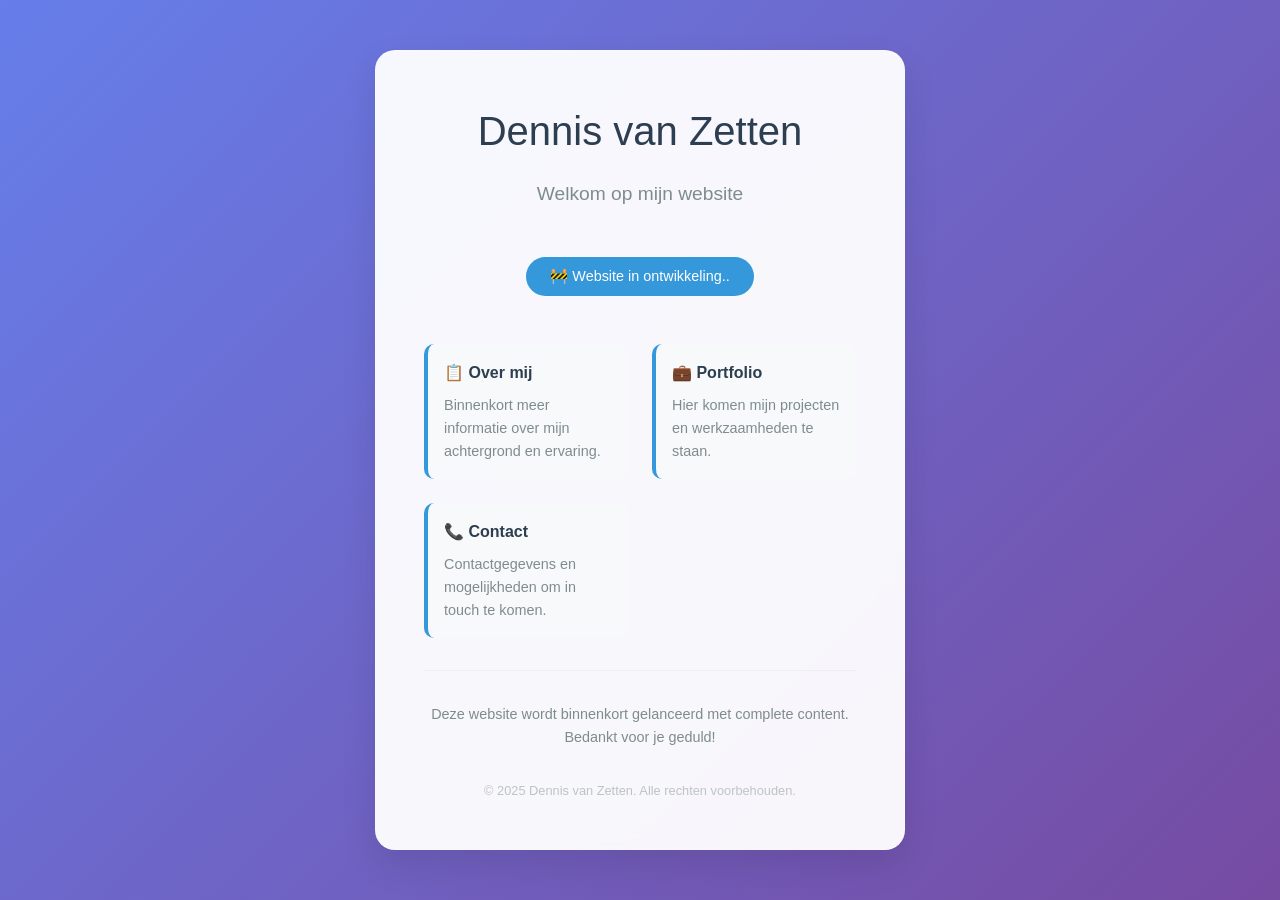
==== index.html @ 383fdc95 "under construction" ====
<!DOCTYPE html>
<html lang="nl">
  <head>
    <meta charset="UTF-8" />
    <meta name="viewport" content="width=device-width, initial-scale=1.0" />
    <title>Dennis van Zetten</title>
    <meta
      name="description"
      content="Dennis van Zetten - Website in ontwikkeling"
    />
    <style>
      * {
        margin: 0;
        padding: 0;
        box-sizing: border-box;
      }

      body {
        font-family: "Segoe UI", Tahoma, Geneva, Verdana, sans-serif;
        line-height: 1.6;
        color: #333;
        background: linear-gradient(135deg, #667eea 0%, #764ba2 100%);
        min-height: 100vh;
      }

      .container {
        max-width: 800px;
        margin: 0 auto;
        padding: 2rem;
        min-height: 100vh;
        display: flex;
        flex-direction: column;
        justify-content: center;
        align-items: center;
        text-align: center;
      }

      .card {
        background: rgba(255, 255, 255, 0.95);
        padding: 3rem;
        border-radius: 20px;
        box-shadow: 0 15px 35px rgba(0, 0, 0, 0.1);
        backdrop-filter: blur(10px);
        border: 1px solid rgba(255, 255, 255, 0.2);
      }

      h1 {
        font-size: 2.5rem;
        margin-bottom: 1rem;
        color: #2c3e50;
        font-weight: 300;
      }

      .subtitle {
        font-size: 1.2rem;
        color: #7f8c8d;
        margin-bottom: 2rem;
        font-weight: 300;
      }

      .status {
        background: #3498db;
        color: white;
        padding: 0.5rem 1.5rem;
        border-radius: 25px;
        display: inline-block;
        margin: 1rem 0;
        font-size: 0.9rem;
        font-weight: 500;
      }

      .features {
        display: grid;
        grid-template-columns: repeat(auto-fit, minmax(200px, 1fr));
        gap: 1.5rem;
        margin: 2rem 0;
        text-align: left;
      }

      .feature {
        padding: 1rem;
        background: #f8f9fa;
        border-radius: 10px;
        border-left: 4px solid #3498db;
      }

      .feature h3 {
        color: #2c3e50;
        margin-bottom: 0.5rem;
        font-size: 1rem;
      }

      .feature p {
        color: #7f8c8d;
        font-size: 0.9rem;
      }

      .contact {
        margin-top: 2rem;
        padding-top: 2rem;
        border-top: 1px solid #ecf0f1;
      }

      .contact-info {
        color: #7f8c8d;
        font-size: 0.9rem;
      }

      .footer {
        margin-top: 2rem;
        font-size: 0.8rem;
        color: #bdc3c7;
      }

      @media (max-width: 768px) {
        .container {
          padding: 1rem;
        }

        .card {
          padding: 2rem;
        }

        h1 {
          font-size: 2rem;
        }

        .features {
          grid-template-columns: 1fr;
        }
      }

      .loading-dots {
        display: inline-block;
        animation: dots 1.5s infinite;
      }

      @keyframes dots {
        0%,
        20% {
          content: "";
        }
        40% {
          content: ".";
        }
        60% {
          content: "..";
        }
        80%,
        100% {
          content: "...";
        }
      }
    </style>
  </head>
  <body>
    <div class="container">
      <div class="card">
        <h1>Dennis van Zetten</h1>
        <p class="subtitle">Welkom op mijn website</p>

        <div class="status">
          🚧 Website in ontwikkeling<span class="loading-dots"></span>
        </div>

        <div class="features">
          <div class="feature">
            <h3>📋 Over mij</h3>
            <p>Binnenkort meer informatie over mijn achtergrond en ervaring.</p>
          </div>
          <div class="feature">
            <h3>💼 Portfolio</h3>
            <p>Hier komen mijn projecten en werkzaamheden te staan.</p>
          </div>
          <div class="feature">
            <h3>📞 Contact</h3>
            <p>Contactgegevens en mogelijkheden om in touch te komen.</p>
          </div>
        </div>

        <div class="contact">
          <div class="contact-info">
            <p>
              Deze website wordt binnenkort gelanceerd met complete content.
            </p>
            <p>Bedankt voor je geduld!</p>
          </div>
        </div>

        <div class="footer">
          <p>&copy; 2025 Dennis van Zetten. Alle rechten voorbehouden.</p>
        </div>
      </div>
    </div>

    <script>
      // Simpele animatie voor de loading dots
      setInterval(function () {
        const dots = document.querySelector(".loading-dots");
        const currentText = dots.textContent;
        if (currentText === "...") {
          dots.textContent = "";
        } else {
          dots.textContent += ".";
        }
      }, 500);
    </script>
  </body>
</html>
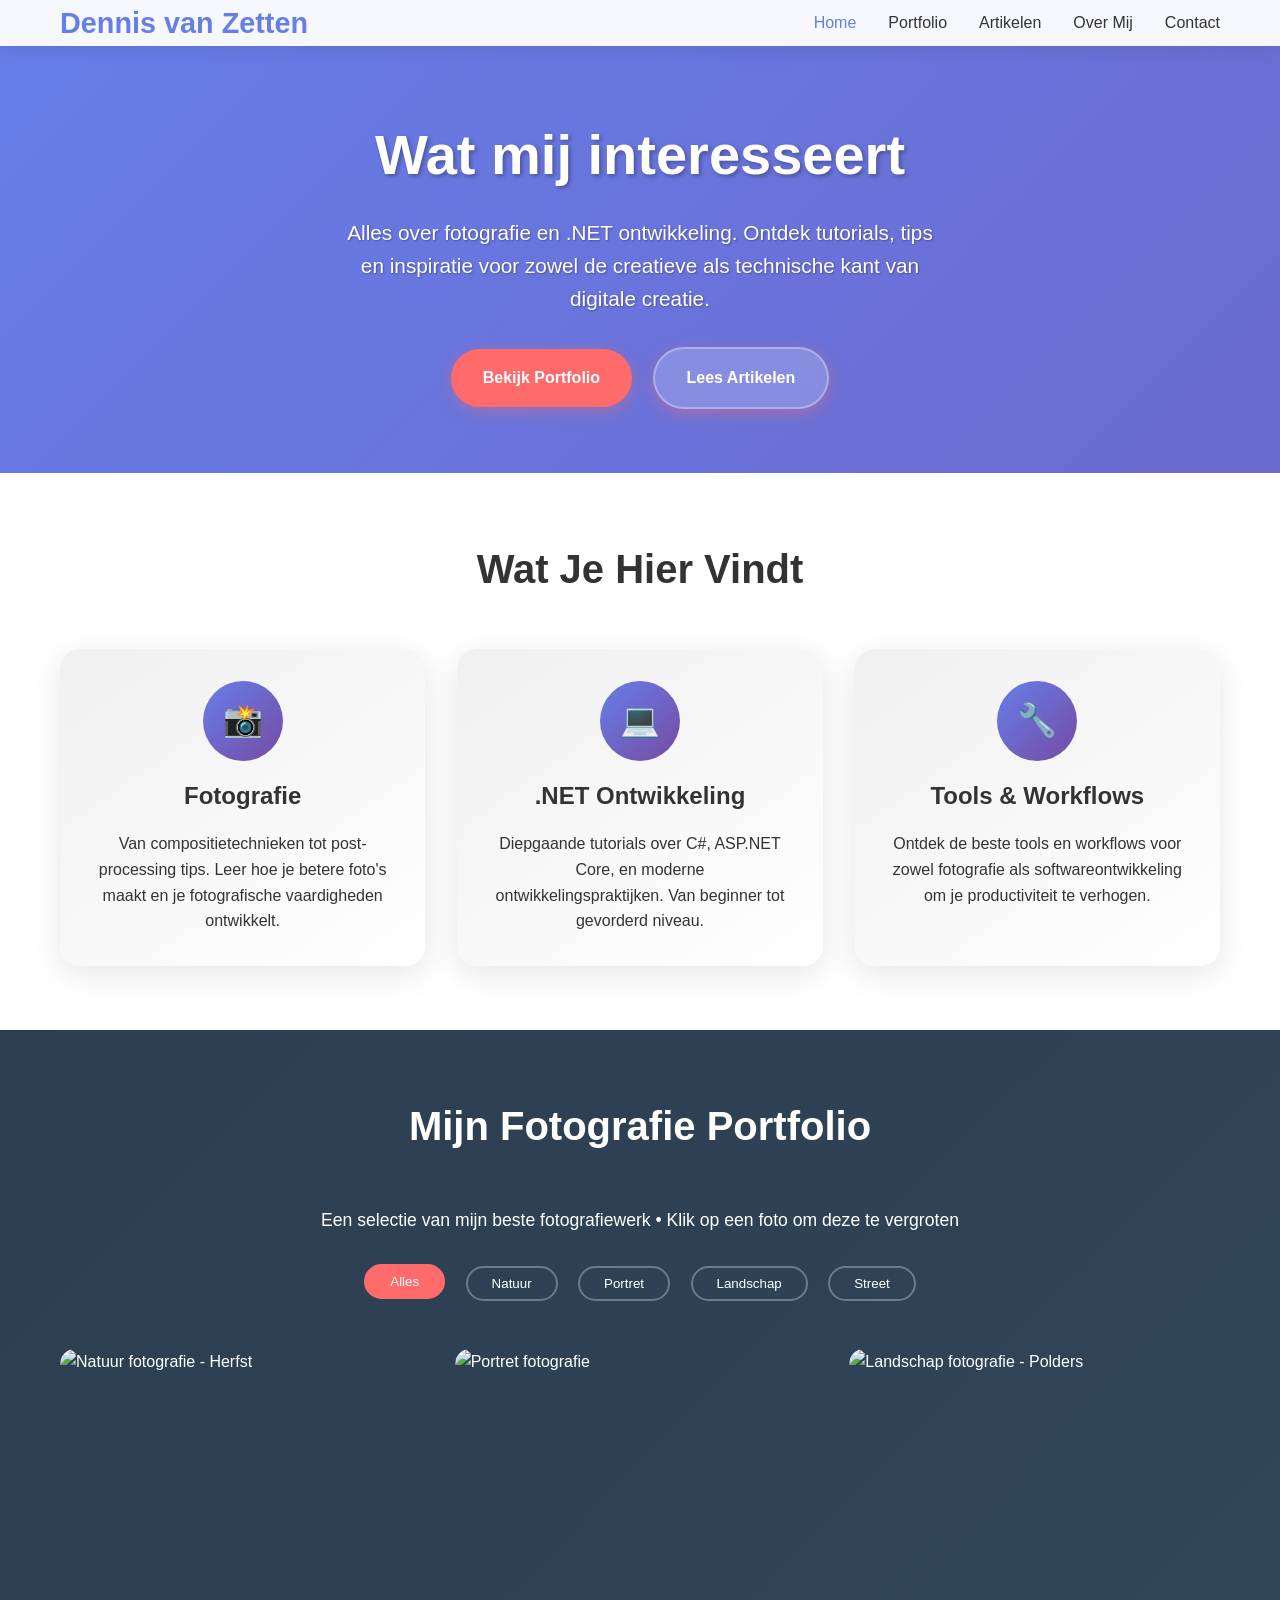
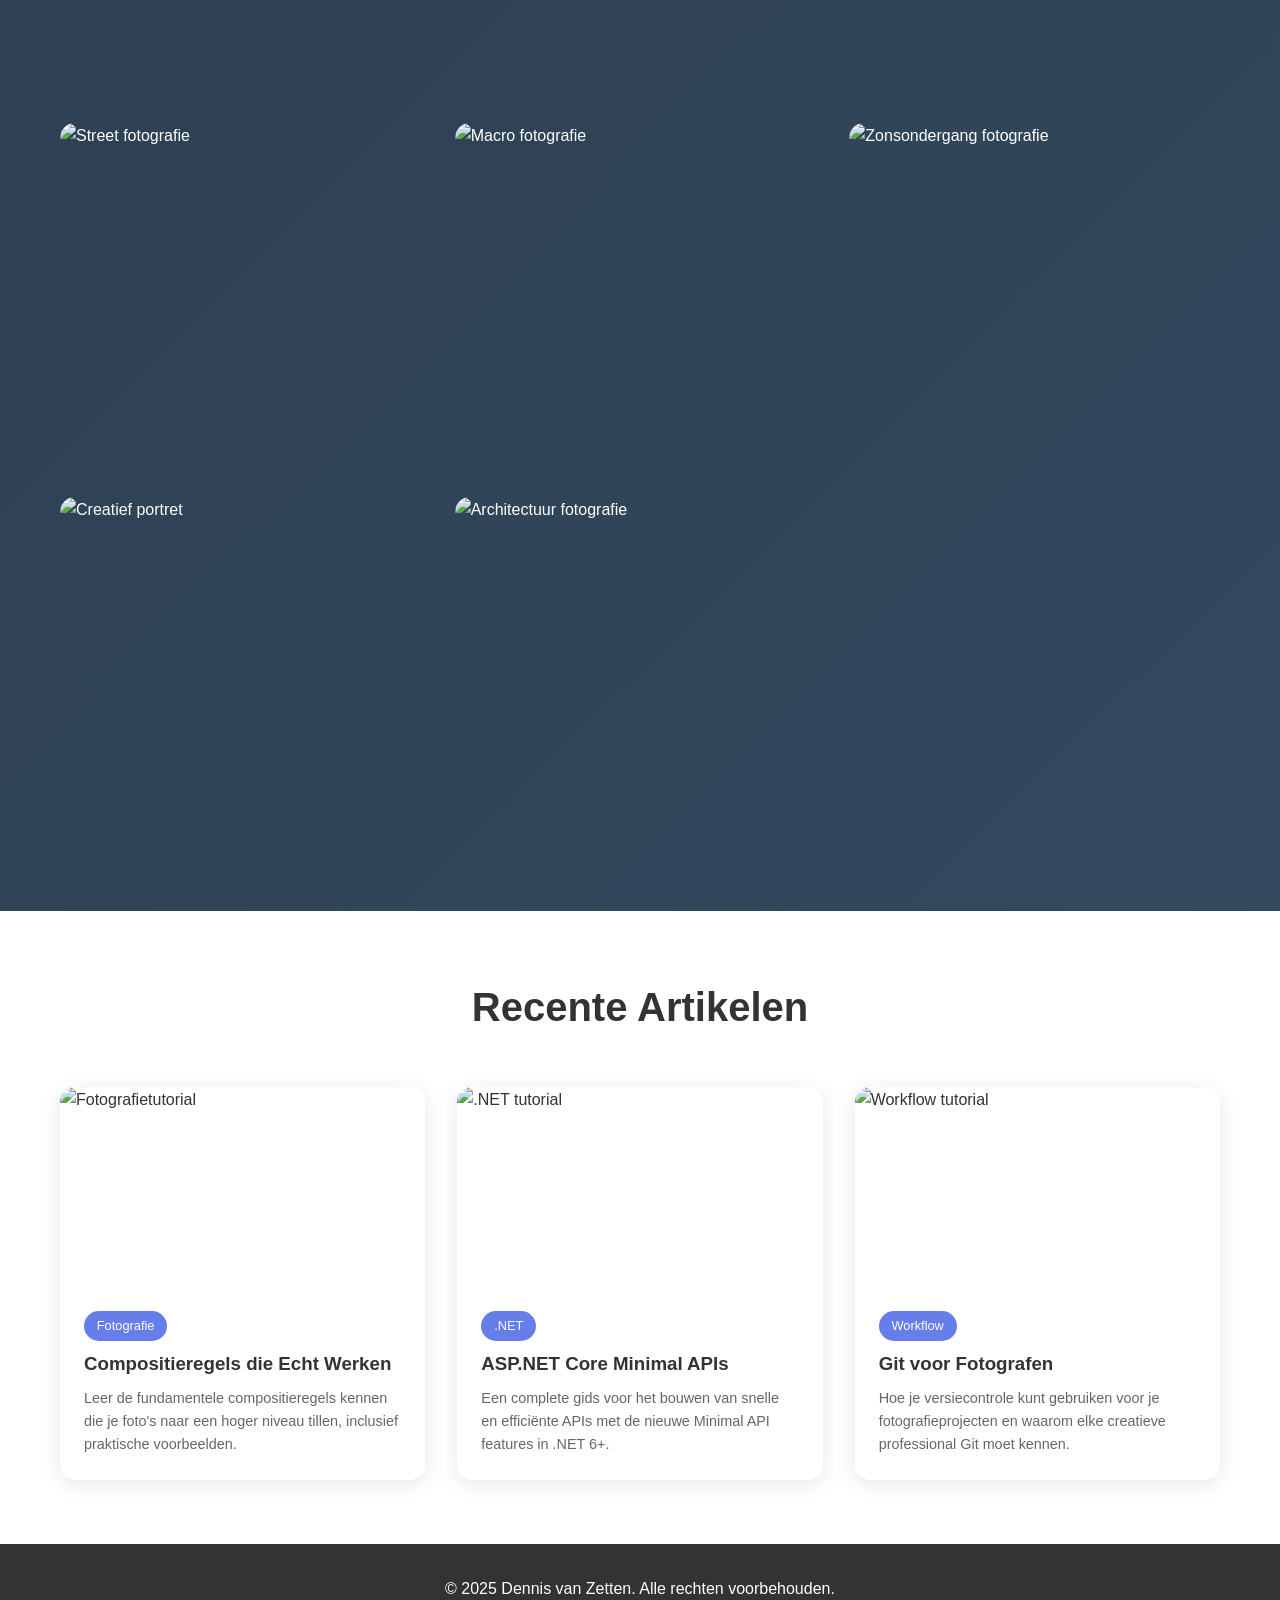
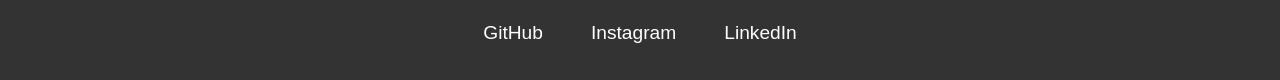
==== commit f6fb5172: "update" ====
--- a/index.html
+++ b/index.html
@@ -3,207 +3,452 @@
   <head>
     <meta charset="UTF-8" />
     <meta name="viewport" content="width=device-width, initial-scale=1.0" />
-    <title>Dennis van Zetten</title>
-    <meta
-      name="description"
-      content="Dennis van Zetten - Website in ontwikkeling"
-    />
-    <style>
-      * {
-        margin: 0;
-        padding: 0;
-        box-sizing: border-box;
-      }
-
-      body {
-        font-family: "Segoe UI", Tahoma, Geneva, Verdana, sans-serif;
-        line-height: 1.6;
-        color: #333;
-        background: linear-gradient(135deg, #667eea 0%, #764ba2 100%);
-        min-height: 100vh;
-      }
-
-      .container {
-        max-width: 800px;
-        margin: 0 auto;
-        padding: 2rem;
-        min-height: 100vh;
-        display: flex;
-        flex-direction: column;
-        justify-content: center;
-        align-items: center;
-        text-align: center;
-      }
-
-      .card {
-        background: rgba(255, 255, 255, 0.95);
-        padding: 3rem;
-        border-radius: 20px;
-        box-shadow: 0 15px 35px rgba(0, 0, 0, 0.1);
-        backdrop-filter: blur(10px);
-        border: 1px solid rgba(255, 255, 255, 0.2);
-      }
-
-      h1 {
-        font-size: 2.5rem;
-        margin-bottom: 1rem;
-        color: #2c3e50;
-        font-weight: 300;
-      }
-
-      .subtitle {
-        font-size: 1.2rem;
-        color: #7f8c8d;
-        margin-bottom: 2rem;
-        font-weight: 300;
-      }
-
-      .status {
-        background: #3498db;
-        color: white;
-        padding: 0.5rem 1.5rem;
-        border-radius: 25px;
-        display: inline-block;
-        margin: 1rem 0;
-        font-size: 0.9rem;
-        font-weight: 500;
-      }
-
-      .features {
-        display: grid;
-        grid-template-columns: repeat(auto-fit, minmax(200px, 1fr));
-        gap: 1.5rem;
-        margin: 2rem 0;
-        text-align: left;
-      }
-
-      .feature {
-        padding: 1rem;
-        background: #f8f9fa;
-        border-radius: 10px;
-        border-left: 4px solid #3498db;
-      }
-
-      .feature h3 {
-        color: #2c3e50;
-        margin-bottom: 0.5rem;
-        font-size: 1rem;
-      }
-
-      .feature p {
-        color: #7f8c8d;
-        font-size: 0.9rem;
-      }
-
-      .contact {
-        margin-top: 2rem;
-        padding-top: 2rem;
-        border-top: 1px solid #ecf0f1;
-      }
-
-      .contact-info {
-        color: #7f8c8d;
-        font-size: 0.9rem;
-      }
-
-      .footer {
-        margin-top: 2rem;
-        font-size: 0.8rem;
-        color: #bdc3c7;
-      }
-
-      @media (max-width: 768px) {
-        .container {
-          padding: 1rem;
-        }
-
-        .card {
-          padding: 2rem;
-        }
-
-        h1 {
-          font-size: 2rem;
-        }
-
-        .features {
-          grid-template-columns: 1fr;
-        }
-      }
-
-      .loading-dots {
-        display: inline-block;
-        animation: dots 1.5s infinite;
-      }
-
-      @keyframes dots {
-        0%,
-        20% {
-          content: "";
-        }
-        40% {
-          content: ".";
-        }
-        60% {
-          content: "..";
-        }
-        80%,
-        100% {
-          content: "...";
-        }
-      }
-    </style>
+    <title>Dennis van Zetten - Fotografie & .NET Ontwikkeling</title>
+    <link rel="stylesheet" href="styles.css" />
   </head>
   <body>
-    <div class="container">
-      <div class="card">
-        <h1>Dennis van Zetten</h1>
-        <p class="subtitle">Welkom op mijn website</p>
-
-        <div class="status">
-          🚧 Website in ontwikkeling<span class="loading-dots"></span>
-        </div>
-
-        <div class="features">
-          <div class="feature">
-            <h3>📋 Over mij</h3>
-            <p>Binnenkort meer informatie over mijn achtergrond en ervaring.</p>
-          </div>
-          <div class="feature">
-            <h3>💼 Portfolio</h3>
-            <p>Hier komen mijn projecten en werkzaamheden te staan.</p>
-          </div>
-          <div class="feature">
-            <h3>📞 Contact</h3>
-            <p>Contactgegevens en mogelijkheden om in touch te komen.</p>
-          </div>
-        </div>
-
-        <div class="contact">
-          <div class="contact-info">
+    <header>
+      <nav class="container">
+        <a href="index.html" class="logo">Dennis van Zetten</a>
+        <ul class="nav-links">
+          <li><a href="#home" class="active">Home</a></li>
+          <li><a href="#portfolio">Portfolio</a></li>
+          <li><a href="artikelen.html">Artikelen</a></li>
+          <li><a href="over-mij.html">Over Mij</a></li>
+          <li><a href="contact.html">Contact</a></li>
+        </ul>
+      </nav>
+    </header>
+
+    <section class="hero" id="home">
+      <div class="container">
+        <h1>Wat mij interesseert</h1>
+        <p>
+          Alles over fotografie en .NET ontwikkeling. Ontdek tutorials, tips en
+          inspiratie voor zowel de creatieve als technische kant van digitale
+          creatie.
+        </p>
+        <a href="#portfolio" class="cta-button">Bekijk Portfolio</a>
+        <a href="artikelen.html" class="cta-button cta-secondary"
+          >Lees Artikelen</a
+        >
+      </div>
+    </section>
+
+    <section class="features">
+      <div class="container">
+        <h2 class="section-title">Wat Je Hier Vindt</h2>
+        <div class="features-grid">
+          <div class="feature-card">
+            <div class="feature-icon">📸</div>
+            <h3>Fotografie</h3>
             <p>
-              Deze website wordt binnenkort gelanceerd met complete content.
+              Van compositietechnieken tot post-processing tips. Leer hoe je
+              betere foto's maakt en je fotografische vaardigheden ontwikkelt.
             </p>
-            <p>Bedankt voor je geduld!</p>
-          </div>
-        </div>
-
-        <div class="footer">
-          <p>&copy; 2025 Dennis van Zetten. Alle rechten voorbehouden.</p>
+          </div>
+          <div class="feature-card">
+            <div class="feature-icon">💻</div>
+            <h3>.NET Ontwikkeling</h3>
+            <p>
+              Diepgaande tutorials over C#, ASP.NET Core, en moderne
+              ontwikkelingspraktijken. Van beginner tot gevorderd niveau.
+            </p>
+          </div>
+          <div class="feature-card">
+            <div class="feature-icon">🔧</div>
+            <h3>Tools & Workflows</h3>
+            <p>
+              Ontdek de beste tools en workflows voor zowel fotografie als
+              softwareontwikkeling om je productiviteit te verhogen.
+            </p>
+          </div>
+        </div>
+      </div>
+    </section>
+
+    <section class="portfolio" id="portfolio">
+      <div class="container">
+        <h2 class="section-title">Mijn Fotografie Portfolio</h2>
+        <p style="text-align: center; margin-bottom: 2rem; font-size: 1.1rem">
+          Een selectie van mijn beste fotografiewerk • Klik op een foto om deze
+          te vergroten
+        </p>
+
+        <div class="portfolio-categories">
+          <button class="filter-btn active" data-filter="all">Alles</button>
+          <button class="filter-btn" data-filter="natuur">Natuur</button>
+          <button class="filter-btn" data-filter="portret">Portret</button>
+          <button class="filter-btn" data-filter="landschap">Landschap</button>
+          <button class="filter-btn" data-filter="street">Street</button>
+        </div>
+
+        <div class="portfolio-grid">
+          <div
+            class="portfolio-item"
+            data-category="natuur"
+            data-src="/api/placeholder/1200/800"
+            data-title="Herfst in het Bos"
+            data-description="Een prachtige herfstdag vastgelegd tijdens een wandeling door het bos"
+          >
+            <img
+              src="/api/placeholder/400/350"
+              alt="Natuur fotografie - Herfst"
+            />
+            <div class="portfolio-overlay">
+              <div class="portfolio-text">
+                <h4>Herfst in het Bos</h4>
+                <p>Natuur • 2024</p>
+              </div>
+            </div>
+            <div class="expand-icon">🔍</div>
+          </div>
+
+          <div
+            class="portfolio-item"
+            data-category="portret"
+            data-src="/api/placeholder/1200/800"
+            data-title="Portret Sessie"
+            data-description="Een professionele portret sessie met natuurlijk licht"
+          >
+            <img src="/api/placeholder/400/350" alt="Portret fotografie" />
+            <div class="portfolio-overlay">
+              <div class="portfolio-text">
+                <h4>Portret Sessie</h4>
+                <p>Portret • 2024</p>
+              </div>
+            </div>
+            <div class="expand-icon">🔍</div>
+          </div>
+
+          <div
+            class="portfolio-item"
+            data-category="landschap"
+            data-src="/api/placeholder/1200/800"
+            data-title="Nederlandse Polders"
+            data-description="Het typische Nederlandse landschap in al zijn glorie"
+          >
+            <img
+              src="/api/placeholder/400/350"
+              alt="Landschap fotografie - Polders"
+            />
+            <div class="portfolio-overlay">
+              <div class="portfolio-text">
+                <h4>Nederlandse Polders</h4>
+                <p>Landschap • 2024</p>
+              </div>
+            </div>
+            <div class="expand-icon">🔍</div>
+          </div>
+
+          <div
+            class="portfolio-item"
+            data-category="street"
+            data-src="/api/placeholder/1200/800"
+            data-title="Stadsleven"
+            data-description="Het dagelijkse leven in de stad vastgelegd"
+          >
+            <img src="/api/placeholder/400/350" alt="Street fotografie" />
+            <div class="portfolio-overlay">
+              <div class="portfolio-text">
+                <h4>Stadsleven</h4>
+                <p>Street • 2024</p>
+              </div>
+            </div>
+            <div class="expand-icon">🔍</div>
+          </div>
+
+          <div
+            class="portfolio-item"
+            data-category="natuur"
+            data-src="/api/placeholder/1200/800"
+            data-title="Macro Detail"
+            data-description="De kleine wonderen van de natuur in detail"
+          >
+            <img src="/api/placeholder/400/350" alt="Macro fotografie" />
+            <div class="portfolio-overlay">
+              <div class="portfolio-text">
+                <h4>Macro Detail</h4>
+                <p>Natuur • 2024</p>
+              </div>
+            </div>
+            <div class="expand-icon">🔍</div>
+          </div>
+
+          <div
+            class="portfolio-item"
+            data-category="landschap"
+            data-src="/api/placeholder/1200/800"
+            data-title="Zonsondergang aan Zee"
+            data-description="Een adembenemende zonsondergang aan de Nederlandse kust"
+          >
+            <img
+              src="/api/placeholder/400/350"
+              alt="Zonsondergang fotografie"
+            />
+            <div class="portfolio-overlay">
+              <div class="portfolio-text">
+                <h4>Zonsondergang aan Zee</h4>
+                <p>Landschap • 2024</p>
+              </div>
+            </div>
+            <div class="expand-icon">🔍</div>
+          </div>
+
+          <div
+            class="portfolio-item"
+            data-category="portret"
+            data-src="/api/placeholder/1200/800"
+            data-title="Creatief Portret"
+            data-description="Experimenteren met licht en schaduw in portraitfotografie"
+          >
+            <img src="/api/placeholder/400/350" alt="Creatief portret" />
+            <div class="portfolio-overlay">
+              <div class="portfolio-text">
+                <h4>Creatief Portret</h4>
+                <p>Portret • 2024</p>
+              </div>
+            </div>
+            <div class="expand-icon">🔍</div>
+          </div>
+
+          <div
+            class="portfolio-item"
+            data-category="street"
+            data-src="/api/placeholder/1200/800"
+            data-title="Urban Architecture"
+            data-description="Moderne architectuur in stedelijke omgeving"
+          >
+            <img src="/api/placeholder/400/350" alt="Architectuur fotografie" />
+            <div class="portfolio-overlay">
+              <div class="portfolio-text">
+                <h4>Urban Architecture</h4>
+                <p>Street • 2024</p>
+              </div>
+            </div>
+            <div class="expand-icon">🔍</div>
+          </div>
+        </div>
+      </div>
+    </section>
+
+    <!-- Lightbox -->
+    <div class="lightbox" id="lightbox">
+      <div class="lightbox-content">
+        <button class="lightbox-close" id="lightbox-close">&times;</button>
+        <button class="lightbox-nav lightbox-prev" id="lightbox-prev">
+          &larr;
+        </button>
+        <button class="lightbox-nav lightbox-next" id="lightbox-next">
+          &rarr;
+        </button>
+        <img id="lightbox-image" src="" alt="" />
+        <div class="lightbox-info" id="lightbox-info">
+          <h4 id="lightbox-title"></h4>
+          <p id="lightbox-description"></p>
         </div>
       </div>
     </div>
 
+    <section class="recent-posts" id="recent-posts">
+      <div class="container">
+        <h2 class="section-title">Recente Artikelen</h2>
+        <div class="posts-grid">
+          <article
+            class="post-card"
+            onclick="window.location.href='artikelen.html#compositieregels'"
+          >
+            <div class="post-image">
+              <img src="/api/placeholder/350/200" alt="Fotografietutorial" />
+            </div>
+            <div class="post-content">
+              <span class="post-category">Fotografie</span>
+              <h3 class="post-title">Compositieregels die Echt Werken</h3>
+              <p class="post-excerpt">
+                Leer de fundamentele compositieregels kennen die je foto's naar
+                een hoger niveau tillen, inclusief praktische voorbeelden.
+              </p>
+            </div>
+          </article>
+
+          <article
+            class="post-card"
+            onclick="window.location.href='artikelen.html#minimal-apis'"
+          >
+            <div class="post-image">
+              <img src="/api/placeholder/350/200" alt=".NET tutorial" />
+            </div>
+            <div class="post-content">
+              <span class="post-category">.NET</span>
+              <h3 class="post-title">ASP.NET Core Minimal APIs</h3>
+              <p class="post-excerpt">
+                Een complete gids voor het bouwen van snelle en efficiënte APIs
+                met de nieuwe Minimal API features in .NET 6+.
+              </p>
+            </div>
+          </article>
+
+          <article
+            class="post-card"
+            onclick="window.location.href='artikelen.html#git-fotografen'"
+          >
+            <div class="post-image">
+              <img src="/api/placeholder/350/200" alt="Workflow tutorial" />
+            </div>
+            <div class="post-content">
+              <span class="post-category">Workflow</span>
+              <h3 class="post-title">Git voor Fotografen</h3>
+              <p class="post-excerpt">
+                Hoe je versiecontrole kunt gebruiken voor je fotografieprojecten
+                en waarom elke creatieve professional Git moet kennen.
+              </p>
+            </div>
+          </article>
+        </div>
+      </div>
+    </section>
+
+    <footer>
+      <div class="container">
+        <p>&copy; 2025 Dennis van Zetten. Alle rechten voorbehouden.</p>
+        <div class="social-links">
+          <a href="https://github.com/DennisvanZetten">GitHub</a>
+          <a href="https://www.instagram.com/dennisvanzetten_photo/"
+            >Instagram</a
+          >
+          <a href="https://www.linkedin.com/in/dennis-van-zetten-19972818"
+            >LinkedIn</a
+          >
+        </div>
+      </div>
+    </footer>
+
     <script>
-      // Simpele animatie voor de loading dots
-      setInterval(function () {
-        const dots = document.querySelector(".loading-dots");
-        const currentText = dots.textContent;
-        if (currentText === "...") {
-          dots.textContent = "";
-        } else {
-          dots.textContent += ".";
+      // Portfolio Filter Functionaliteit
+      const filterButtons = document.querySelectorAll(".filter-btn");
+      const portfolioItems = document.querySelectorAll(".portfolio-item");
+
+      filterButtons.forEach((button) => {
+        button.addEventListener("click", () => {
+          const filter = button.getAttribute("data-filter");
+
+          // Update active button
+          filterButtons.forEach((btn) => btn.classList.remove("active"));
+          button.classList.add("active");
+
+          // Filter portfolio items
+          portfolioItems.forEach((item) => {
+            if (
+              filter === "all" ||
+              item.getAttribute("data-category") === filter
+            ) {
+              item.style.display = "block";
+              setTimeout(() => {
+                item.style.opacity = "1";
+                item.style.transform = "scale(1)";
+              }, 100);
+            } else {
+              item.style.opacity = "0";
+              item.style.transform = "scale(0.8)";
+              setTimeout(() => {
+                item.style.display = "none";
+              }, 300);
+            }
+          });
+        });
+      });
+
+      // Lightbox Functionaliteit
+      const lightbox = document.getElementById("lightbox");
+      const lightboxImage = document.getElementById("lightbox-image");
+      const lightboxTitle = document.getElementById("lightbox-title");
+      const lightboxDescription = document.getElementById(
+        "lightbox-description"
+      );
+      const lightboxClose = document.getElementById("lightbox-close");
+      const lightboxPrev = document.getElementById("lightbox-prev");
+      const lightboxNext = document.getElementById("lightbox-next");
+
+      let currentImageIndex = 0;
+      const images = Array.from(portfolioItems);
+
+      function showImage(index) {
+        const item = images[index];
+        const src = item.getAttribute("data-src");
+        const title = item.getAttribute("data-title");
+        const description = item.getAttribute("data-description");
+
+        lightboxImage.src = src;
+        lightboxTitle.textContent = title;
+        lightboxDescription.textContent = description;
+        currentImageIndex = index;
+      }
+
+      function openLightbox(index) {
+        lightbox.classList.add("active");
+        showImage(index);
+        document.body.style.overflow = "hidden";
+      }
+
+      function closeLightbox() {
+        lightbox.classList.remove("active");
+        document.body.style.overflow = "auto";
+      }
+
+      function nextImage() {
+        const nextIndex = (currentImageIndex + 1) % images.length;
+        showImage(nextIndex);
+      }
+
+      function prevImage() {
+        const prevIndex =
+          (currentImageIndex - 1 + images.length) % images.length;
+        showImage(prevIndex);
+      }
+
+      // Event listeners
+      portfolioItems.forEach((item, index) => {
+        item.addEventListener("click", () => openLightbox(index));
+      });
+
+      lightboxClose.addEventListener("click", closeLightbox);
+      lightboxNext.addEventListener("click", nextImage);
+      lightboxPrev.addEventListener("click", prevImage);
+
+      // Close lightbox on background click
+      lightbox.addEventListener("click", (e) => {
+        if (e.target === lightbox) {
+          closeLightbox();
         }
-      }, 500);
+      });
+
+      // Keyboard navigation
+      document.addEventListener("keydown", (e) => {
+        if (lightbox.classList.contains("active")) {
+          if (e.key === "Escape") closeLightbox();
+          if (e.key === "ArrowRight") nextImage();
+          if (e.key === "ArrowLeft") prevImage();
+        }
+      });
+
+      // Smooth scrolling voor navigatie links
+      document.querySelectorAll('a[href^="#"]').forEach((anchor) => {
+        anchor.addEventListener("click", function (e) {
+          e.preventDefault();
+          const target = document.querySelector(this.getAttribute("href"));
+          if (target) {
+            target.scrollIntoView({
+              behavior: "smooth",
+              block: "start",
+            });
+          }
+        });
+      });
+
+      // Maak post cards klikbaar
+      document.querySelectorAll(".post-card").forEach((card) => {
+        card.style.cursor = "pointer";
+      });
     </script>
   </body>
 </html>
--- a/styles.css
+++ b/styles.css
@@ -0,0 +1,1183 @@
+/* ===== ALGEMENE STIJLEN ===== */
+* {
+  margin: 0;
+  padding: 0;
+  box-sizing: border-box;
+}
+
+body {
+  font-family: "Segoe UI", Tahoma, Geneva, Verdana, sans-serif;
+  line-height: 1.6;
+  color: #333;
+  background: linear-gradient(135deg, #667eea 0%, #764ba2 100%);
+  min-height: 100vh;
+}
+
+.container {
+  max-width: 1200px;
+  margin: 0 auto;
+  padding: 0 20px;
+}
+
+/* ===== HEADER & NAVIGATIE ===== */
+header {
+  background: rgba(255, 255, 255, 0.95);
+  backdrop-filter: blur(10px);
+  box-shadow: 0 2px 20px rgba(0, 0, 0, 0.1);
+  position: sticky;
+  top: 0;
+  z-index: 100;
+}
+
+nav {
+  display: flex;
+  justify-content: space-between;
+  align-items: center;
+  padding: 1rem 0;
+}
+
+.logo {
+  font-size: 1.8rem;
+  font-weight: bold;
+  color: #667eea;
+  text-decoration: none;
+}
+
+.nav-links {
+  display: flex;
+  list-style: none;
+  gap: 2rem;
+}
+
+.nav-links a {
+  text-decoration: none;
+  color: #333;
+  font-weight: 500;
+  transition: color 0.3s ease;
+}
+
+.nav-links a:hover,
+.nav-links a.active {
+  color: #667eea;
+}
+
+/* ===== HERO SECTIES ===== */
+.hero {
+  text-align: center;
+  padding: 4rem 0;
+  color: white;
+}
+
+.hero h1 {
+  font-size: 3.5rem;
+  margin-bottom: 1rem;
+  text-shadow: 2px 2px 4px rgba(0, 0, 0, 0.3);
+}
+
+.hero p {
+  font-size: 1.3rem;
+  margin-bottom: 2rem;
+  max-width: 600px;
+  margin-left: auto;
+  margin-right: auto;
+  text-shadow: 1px 1px 2px rgba(0, 0, 0, 0.3);
+}
+
+.hero-about {
+  text-align: center;
+  padding: 3rem 0;
+  color: white;
+}
+
+.hero-about h1 {
+  font-size: 3rem;
+  margin-bottom: 1rem;
+  text-shadow: 2px 2px 4px rgba(0, 0, 0, 0.3);
+}
+
+.hero-about p {
+  font-size: 1.2rem;
+  max-width: 600px;
+  margin: 0 auto;
+  text-shadow: 1px 1px 2px rgba(0, 0, 0, 0.3);
+}
+
+/* ===== BUTTONS ===== */
+.cta-button {
+  display: inline-block;
+  background: #ff6b6b;
+  color: white;
+  padding: 1rem 2rem;
+  text-decoration: none;
+  border-radius: 50px;
+  font-weight: bold;
+  transition: transform 0.3s ease, box-shadow 0.3s ease;
+  box-shadow: 0 4px 15px rgba(255, 107, 107, 0.4);
+  margin: 0 0.5rem;
+}
+
+.cta-button:hover {
+  transform: translateY(-2px);
+  box-shadow: 0 6px 20px rgba(255, 107, 107, 0.6);
+}
+
+.cta-secondary {
+  background: rgba(255, 255, 255, 0.2);
+  backdrop-filter: blur(10px);
+  border: 2px solid rgba(255, 255, 255, 0.3);
+}
+
+.cta-secondary:hover {
+  background: rgba(255, 255, 255, 0.3);
+  box-shadow: 0 6px 20px rgba(255, 255, 255, 0.2);
+}
+
+/* ===== ALGEMENE SECTIES ===== */
+.section-title {
+  text-align: center;
+  margin-bottom: 3rem;
+  font-size: 2.5rem;
+  color: #333;
+}
+
+.features {
+  background: white;
+  padding: 4rem 0;
+}
+
+.features-grid {
+  display: grid;
+  grid-template-columns: repeat(auto-fit, minmax(300px, 1fr));
+  gap: 2rem;
+  margin-top: 2rem;
+}
+
+.feature-card {
+  background: linear-gradient(145deg, #f0f0f0, #ffffff);
+  padding: 2rem;
+  border-radius: 20px;
+  box-shadow: 0 8px 32px rgba(0, 0, 0, 0.1);
+  text-align: center;
+  transition: transform 0.3s ease;
+}
+
+.feature-card:hover {
+  transform: translateY(-5px);
+}
+
+.feature-icon {
+  width: 80px;
+  height: 80px;
+  margin: 0 auto 1rem;
+  background: linear-gradient(135deg, #667eea, #764ba2);
+  border-radius: 50%;
+  display: flex;
+  align-items: center;
+  justify-content: center;
+  font-size: 2rem;
+  color: white;
+}
+
+.feature-card h3 {
+  color: #333;
+  margin-bottom: 1rem;
+  font-size: 1.5rem;
+}
+
+/* ===== PORTFOLIO SECTIE ===== */
+.portfolio {
+  background: linear-gradient(135deg, #2c3e50 0%, #34495e 100%);
+  padding: 4rem 0;
+  color: white;
+}
+
+.portfolio .section-title {
+  color: white;
+}
+
+.portfolio-categories {
+  text-align: center;
+  margin-bottom: 3rem;
+}
+
+.filter-btn {
+  background: transparent;
+  border: 2px solid rgba(255, 255, 255, 0.3);
+  color: white;
+  padding: 0.5rem 1.5rem;
+  margin: 0 0.5rem;
+  border-radius: 25px;
+  cursor: pointer;
+  transition: all 0.3s ease;
+}
+
+.filter-btn:hover,
+.filter-btn.active {
+  background: #ff6b6b;
+  border-color: #ff6b6b;
+  transform: translateY(-2px);
+}
+
+.portfolio-grid {
+  display: grid;
+  grid-template-columns: repeat(auto-fit, minmax(350px, 1fr));
+  gap: 1.5rem;
+  margin-top: 2rem;
+}
+
+.portfolio-item {
+  position: relative;
+  border-radius: 15px;
+  overflow: hidden;
+  cursor: pointer;
+  transition: transform 0.3s ease;
+  height: 350px;
+}
+
+.portfolio-item:hover {
+  transform: scale(1.05);
+}
+
+.portfolio-item img {
+  width: 100%;
+  height: 100%;
+  object-fit: cover;
+}
+
+.portfolio-overlay {
+  position: absolute;
+  top: 0;
+  left: 0;
+  right: 0;
+  bottom: 0;
+  background: linear-gradient(
+    45deg,
+    rgba(102, 126, 234, 0.8),
+    rgba(118, 75, 162, 0.8)
+  );
+  display: flex;
+  align-items: center;
+  justify-content: center;
+  opacity: 0;
+  transition: opacity 0.3s ease;
+}
+
+.portfolio-item:hover .portfolio-overlay {
+  opacity: 1;
+}
+
+.portfolio-text {
+  text-align: center;
+  color: white;
+}
+
+.portfolio-text h4 {
+  font-size: 1.5rem;
+  margin-bottom: 0.5rem;
+}
+
+.portfolio-text p {
+  font-size: 1rem;
+}
+
+.expand-icon {
+  position: absolute;
+  top: 50%;
+  left: 50%;
+  transform: translate(-50%, -50%);
+  font-size: 3rem;
+  color: white;
+  opacity: 0;
+  transition: opacity 0.3s ease;
+  text-shadow: 0 0 20px rgba(0, 0, 0, 0.7);
+}
+
+.portfolio-item:hover .expand-icon {
+  opacity: 1;
+}
+
+/* ===== LIGHTBOX ===== */
+.lightbox {
+  display: none;
+  position: fixed;
+  top: 0;
+  left: 0;
+  width: 100%;
+  height: 100%;
+  background: rgba(0, 0, 0, 0.95);
+  z-index: 1000;
+  justify-content: center;
+  align-items: center;
+}
+
+.lightbox.active {
+  display: flex;
+}
+
+.lightbox-content {
+  position: relative;
+  max-width: 90%;
+  max-height: 90%;
+}
+
+.lightbox-content img {
+  width: 100%;
+  height: 100%;
+  object-fit: contain;
+  border-radius: 10px;
+  max-height: 80vh;
+}
+
+.lightbox-close {
+  position: absolute;
+  top: -40px;
+  right: 0;
+  color: white;
+  font-size: 2rem;
+  cursor: pointer;
+  background: none;
+  border: none;
+  padding: 0.5rem;
+}
+
+.lightbox-nav {
+  position: absolute;
+  top: 50%;
+  transform: translateY(-50%);
+  color: white;
+  font-size: 2rem;
+  cursor: pointer;
+  background: rgba(0, 0, 0, 0.5);
+  border: none;
+  padding: 1rem;
+  border-radius: 50%;
+  transition: background 0.3s ease;
+}
+
+.lightbox-nav:hover {
+  background: rgba(0, 0, 0, 0.8);
+}
+
+.lightbox-prev {
+  left: -60px;
+}
+
+.lightbox-next {
+  right: -60px;
+}
+
+.lightbox-info {
+  position: absolute;
+  bottom: -80px;
+  left: 0;
+  right: 0;
+  color: white;
+  text-align: center;
+  background: rgba(0, 0, 0, 0.7);
+  padding: 1rem;
+  border-radius: 5px;
+}
+
+.lightbox-info h4 {
+  font-size: 1.3rem;
+  margin-bottom: 0.5rem;
+}
+
+/* ===== BLOG POSTS ===== */
+.recent-posts {
+  background: white;
+  padding: 4rem 0;
+}
+
+.posts-grid {
+  display: grid;
+  grid-template-columns: repeat(auto-fit, minmax(350px, 1fr));
+  gap: 2rem;
+}
+
+.post-card {
+  background: white;
+  border-radius: 15px;
+  overflow: hidden;
+  box-shadow: 0 4px 20px rgba(0, 0, 0, 0.1);
+  transition: transform 0.3s ease;
+}
+
+.post-card:hover {
+  transform: translateY(-3px);
+}
+
+.post-image {
+  width: 100%;
+  height: 200px;
+  position: relative;
+  overflow: hidden;
+}
+
+.post-image img {
+  width: 100%;
+  height: 100%;
+  object-fit: cover;
+  transition: transform 0.3s ease;
+}
+
+.post-card:hover .post-image img {
+  transform: scale(1.1);
+}
+
+.post-content {
+  padding: 1.5rem;
+}
+
+.post-category {
+  background: #667eea;
+  color: white;
+  padding: 0.3rem 0.8rem;
+  border-radius: 15px;
+  font-size: 0.8rem;
+  display: inline-block;
+  margin-bottom: 0.5rem;
+}
+
+.post-title {
+  margin-bottom: 0.5rem;
+  color: #333;
+}
+
+.post-excerpt {
+  color: #666;
+  font-size: 0.9rem;
+}
+
+/* ===== OVER MIJ PAGINA SPECIFIEK ===== */
+.about-content {
+  background: white;
+  margin: -50px auto 0;
+  border-radius: 20px;
+  box-shadow: 0 10px 40px rgba(0, 0, 0, 0.1);
+  overflow: hidden;
+  position: relative;
+  z-index: 10;
+}
+
+.about-intro {
+  display: grid;
+  grid-template-columns: 1fr 300px;
+  gap: 3rem;
+  padding: 3rem;
+  align-items: center;
+}
+
+.intro-text h2 {
+  font-size: 2.5rem;
+  color: #333;
+  margin-bottom: 1rem;
+}
+
+.intro-text p {
+  font-size: 1.1rem;
+  margin-bottom: 1.5rem;
+  color: #666;
+}
+
+.intro-photo {
+  position: relative;
+  border-radius: 20px;
+  overflow: hidden;
+  box-shadow: 0 8px 32px rgba(0, 0, 0, 0.1);
+}
+
+.intro-photo img {
+  width: 100%;
+  height: 350px;
+  object-fit: cover;
+}
+
+.intro-photo::after {
+  content: "";
+  position: absolute;
+  top: 0;
+  left: 0;
+  right: 0;
+  bottom: 0;
+  background: linear-gradient(
+    45deg,
+    rgba(102, 126, 234, 0.1),
+    rgba(118, 75, 162, 0.1)
+  );
+}
+
+/* ===== SKILLS SECTIE ===== */
+.skills-section {
+  background: #f8f9fa;
+  padding: 4rem 3rem;
+}
+
+.skills-grid {
+  display: grid;
+  grid-template-columns: repeat(auto-fit, minmax(300px, 1fr));
+  gap: 2rem;
+  margin-top: 2rem;
+}
+
+.skill-category {
+  background: white;
+  padding: 2rem;
+  border-radius: 15px;
+  box-shadow: 0 4px 20px rgba(0, 0, 0, 0.05);
+}
+
+.skill-category h3 {
+  color: #667eea;
+  margin-bottom: 1rem;
+  font-size: 1.5rem;
+  display: flex;
+  align-items: center;
+  gap: 0.5rem;
+}
+
+.skill-category-icon {
+  font-size: 1.8rem;
+}
+
+.skill-list {
+  list-style: none;
+}
+
+.skill-list li {
+  padding: 0.5rem 0;
+  border-bottom: 1px solid #eee;
+  display: flex;
+  justify-content: space-between;
+  align-items: center;
+}
+
+.skill-list li:last-child {
+  border-bottom: none;
+}
+
+.skill-level {
+  width: 100px;
+  height: 6px;
+  background: #eee;
+  border-radius: 3px;
+  overflow: hidden;
+}
+
+.skill-progress {
+  height: 100%;
+  background: linear-gradient(135deg, #667eea, #764ba2);
+  border-radius: 3px;
+  transition: width 0.3s ease;
+}
+
+/* ===== TIMELINE SECTIE ===== */
+.journey-section {
+  padding: 4rem 3rem;
+  background: white;
+}
+
+.timeline {
+  position: relative;
+  max-width: 800px;
+  margin: 0 auto;
+}
+
+.timeline::before {
+  content: "";
+  position: absolute;
+  left: 50%;
+  transform: translateX(-50%);
+  width: 4px;
+  height: 100%;
+  background: linear-gradient(135deg, #667eea, #764ba2);
+  border-radius: 2px;
+}
+
+.timeline-item {
+  position: relative;
+  margin-bottom: 3rem;
+  display: flex;
+  justify-content: space-between;
+  align-items: center;
+}
+
+.timeline-item:nth-child(odd) .timeline-content {
+  margin-right: auto;
+  margin-left: 0;
+  text-align: right;
+}
+
+.timeline-item:nth-child(even) .timeline-content {
+  margin-left: auto;
+  margin-right: 0;
+  text-align: left;
+}
+
+.timeline-content {
+  background: #f8f9fa;
+  padding: 1.5rem;
+  border-radius: 15px;
+  width: 45%;
+  box-shadow: 0 4px 15px rgba(0, 0, 0, 0.05);
+  position: relative;
+}
+
+.timeline-year {
+  color: #667eea;
+  font-weight: bold;
+  font-size: 1.1rem;
+  margin-bottom: 0.5rem;
+}
+
+.timeline-title {
+  font-size: 1.3rem;
+  margin-bottom: 0.5rem;
+  color: #333;
+}
+
+.timeline-description {
+  color: #666;
+  font-size: 0.95rem;
+}
+
+.timeline-dot {
+  position: absolute;
+  left: 50%;
+  transform: translateX(-50%);
+  width: 20px;
+  height: 20px;
+  background: linear-gradient(135deg, #667eea, #764ba2);
+  border: 4px solid white;
+  border-radius: 50%;
+  box-shadow: 0 2px 10px rgba(0, 0, 0, 0.1);
+}
+
+/* ===== PASSIE SECTIE ===== */
+.passion-section {
+  background: linear-gradient(135deg, #2c3e50 0%, #34495e 100%);
+  color: white;
+  padding: 4rem 3rem;
+}
+
+.passion-section .section-title {
+  color: white;
+}
+
+.passion-grid {
+  display: grid;
+  grid-template-columns: repeat(auto-fit, minmax(250px, 1fr));
+  gap: 2rem;
+  margin-top: 2rem;
+}
+
+.passion-card {
+  background: rgba(255, 255, 255, 0.1);
+  backdrop-filter: blur(10px);
+  padding: 2rem;
+  border-radius: 15px;
+  border: 1px solid rgba(255, 255, 255, 0.2);
+  text-align: center;
+  transition: transform 0.3s ease;
+}
+
+.passion-card:hover {
+  transform: translateY(-5px);
+}
+
+.passion-icon {
+  font-size: 3rem;
+  margin-bottom: 1rem;
+}
+
+.passion-card h3 {
+  margin-bottom: 1rem;
+  font-size: 1.3rem;
+}
+
+/* ===== CONTACT CTA ===== */
+.contact-cta {
+  background: white;
+  padding: 4rem 3rem;
+  text-align: center;
+}
+
+.social-links {
+  margin-top: 2rem;
+  display: flex;
+  justify-content: center;
+  gap: 1rem;
+}
+
+.social-link {
+  display: inline-flex;
+  align-items: center;
+  gap: 0.5rem;
+  background: #f8f9fa;
+  padding: 0.8rem 1.5rem;
+  border-radius: 25px;
+  text-decoration: none;
+  color: #333;
+  transition: all 0.3s ease;
+  border: 2px solid transparent;
+}
+
+.social-link:hover {
+  background: #667eea;
+  color: white;
+  transform: translateY(-2px);
+}
+
+/* ===== FOOTER ===== */
+footer {
+  background: #333;
+  color: white;
+  text-align: center;
+  padding: 2rem 0;
+}
+
+footer .social-links {
+  margin-top: 1rem;
+}
+
+footer .social-links a {
+  color: white;
+  text-decoration: none;
+  margin: 0 1rem;
+  font-size: 1.2rem;
+  transition: color 0.3s ease;
+}
+
+footer .social-links a:hover {
+  color: #667eea;
+}
+
+/* ===== RESPONSIVE DESIGN ===== */
+@media (max-width: 768px) {
+  .hero h1 {
+    font-size: 2.5rem;
+  }
+
+  .hero-about h1 {
+    font-size: 2.5rem;
+  }
+
+  .nav-links {
+    gap: 1rem;
+  }
+
+  .features-grid,
+  .portfolio-grid,
+  .skills-grid,
+  .passion-grid {
+    grid-template-columns: 1fr;
+  }
+
+  .portfolio-item {
+    height: 300px;
+  }
+
+  .about-intro {
+    grid-template-columns: 1fr;
+    text-align: center;
+    gap: 2rem;
+  }
+
+  .intro-photo {
+    order: -1;
+    max-width: 250px;
+    margin: 0 auto;
+  }
+
+  .intro-photo img {
+    height: 300px;
+  }
+
+  .timeline::before {
+    left: 20px;
+  }
+
+  .timeline-item {
+    flex-direction: column;
+    align-items: flex-start;
+  }
+
+  .timeline-content {
+    width: 100%;
+    margin-left: 40px !important;
+    text-align: left !important;
+  }
+
+  .timeline-dot {
+    left: 20px;
+  }
+
+  .lightbox-nav {
+    display: none;
+  }
+
+  .lightbox-info {
+    position: static;
+    margin-top: 1rem;
+  }
+
+  .filter-btn {
+    margin: 0.25rem;
+    padding: 0.4rem 1rem;
+  }
+
+  .social-links {
+    flex-wrap: wrap;
+  }
+}
+
+/* ===== ARTIKELEN PAGINA SPECIFIEK ===== */
+.articles-intro {
+  background: white;
+}
+
+.articles-filter {
+  background: #f8f9fa;
+  border-bottom: 1px solid #eee;
+}
+
+.articles-grid-section {
+  background: white;
+}
+
+.articles-grid {
+  display: grid;
+  grid-template-columns: repeat(auto-fit, minmax(400px, 1fr));
+  gap: 2rem;
+}
+
+.article-card {
+  background: white;
+  border-radius: 15px;
+  overflow: hidden;
+  box-shadow: 0 4px 20px rgba(0, 0, 0, 0.1);
+  transition: all 0.3s ease;
+  border: 1px solid #f0f0f0;
+}
+
+.article-card:hover {
+  transform: translateY(-5px);
+  box-shadow: 0 8px 30px rgba(0, 0, 0, 0.15);
+}
+
+.article-image img {
+  width: 100%;
+  height: 200px;
+  object-fit: cover;
+}
+
+.article-content {
+  padding: 1.5rem;
+}
+
+.article-meta {
+  display: flex;
+  justify-content: space-between;
+  align-items: center;
+  margin-bottom: 1rem;
+}
+
+.article-category {
+  padding: 0.3rem 0.8rem;
+  border-radius: 15px;
+  font-size: 0.8rem;
+  font-weight: bold;
+  color: white;
+}
+
+.article-category.fotografie {
+  background: #e74c3c;
+}
+
+.article-category.dotnet {
+  background: #3498db;
+}
+
+.article-category.workflow {
+  background: #2ecc71;
+}
+
+.article-date {
+  color: #666;
+  font-size: 0.85rem;
+}
+
+.article-title {
+  font-size: 1.3rem;
+  margin-bottom: 0.5rem;
+  color: #333;
+  line-height: 1.3;
+}
+
+.article-excerpt {
+  color: #666;
+  font-size: 0.95rem;
+  margin-bottom: 1rem;
+  line-height: 1.5;
+}
+
+.article-content-preview {
+  display: none;
+  margin: 1.5rem 0;
+  padding-top: 1rem;
+  border-top: 1px solid #eee;
+}
+
+.article-content-preview h3 {
+  color: #333;
+  margin-bottom: 1rem;
+  font-size: 1.1rem;
+}
+
+.article-content-preview p {
+  color: #666;
+  margin-bottom: 1rem;
+  line-height: 1.6;
+}
+
+.article-content-preview ul {
+  margin: 1rem 0;
+  padding-left: 1.5rem;
+}
+
+.article-content-preview li {
+  color: #666;
+  margin-bottom: 0.5rem;
+  line-height: 1.5;
+}
+
+.code-block {
+  background: #f8f9fa;
+  border: 1px solid #e9ecef;
+  border-radius: 8px;
+  padding: 1rem;
+  margin: 1rem 0;
+  overflow-x: auto;
+}
+
+.code-block pre {
+  margin: 0;
+  font-family: "Courier New", monospace;
+  font-size: 0.9rem;
+  line-height: 1.4;
+}
+
+.article-actions {
+  display: flex;
+  justify-content: space-between;
+  align-items: center;
+  margin-top: 1.5rem;
+}
+
+.read-more-btn {
+  background: #667eea;
+  color: white;
+  border: none;
+  padding: 0.5rem 1.5rem;
+  border-radius: 25px;
+  cursor: pointer;
+  font-weight: bold;
+  transition: background 0.3s ease;
+}
+
+.read-more-btn:hover {
+  background: #5a6fd8;
+}
+
+.article-tags {
+  display: flex;
+  gap: 0.5rem;
+  flex-wrap: wrap;
+}
+
+.tag {
+  background: #f8f9fa;
+  color: #666;
+  padding: 0.2rem 0.6rem;
+  border-radius: 12px;
+  font-size: 0.8rem;
+  border: 1px solid #e9ecef;
+}
+
+@media (max-width: 768px) {
+  .articles-grid {
+    grid-template-columns: 1fr;
+  }
+
+  .article-actions {
+    flex-direction: column;
+    gap: 1rem;
+    align-items: flex-start;
+  }
+
+  .article-tags {
+    width: 100%;
+  }
+}
+
+/* ===== CONTACT PAGINA SPECIFIEK ===== */
+.contact-form-container {
+  background: #f8f9fa;
+  padding: 2rem;
+  border-radius: 20px;
+  box-shadow: 0 4px 20px rgba(0, 0, 0, 0.05);
+}
+
+.contact-form-container h3 {
+  color: #333;
+  margin-bottom: 1.5rem;
+  font-size: 1.5rem;
+}
+
+.contact-form {
+  display: flex;
+  flex-direction: column;
+  gap: 1.5rem;
+}
+
+.form-group {
+  display: flex;
+  flex-direction: column;
+}
+
+.form-group label {
+  color: #333;
+  font-weight: 500;
+  margin-bottom: 0.5rem;
+  font-size: 0.95rem;
+}
+
+.form-group input,
+.form-group select,
+.form-group textarea {
+  width: 100%; /* Zorgt voor gelijke breedte */
+  padding: 0.75rem;
+  border: 2px solid #e9ecef;
+  border-radius: 8px;
+  font-size: 1rem;
+  transition: border-color 0.3s ease;
+  font-family: inherit;
+  box-sizing: border-box; /* Inclusief padding en border in breedte */
+}
+
+.form-group input:focus,
+.form-group select:focus,
+.form-group textarea:focus {
+  outline: none;
+  border-color: #667eea;
+  box-shadow: 0 0 0 3px rgba(102, 126, 234, 0.1);
+}
+
+.form-group textarea {
+  resize: vertical;
+  min-height: 120px;
+  line-height: 1.5;
+}
+
+.form-group select {
+  cursor: pointer;
+  appearance: none; /* Verwijder standaard dropdown styling */
+  background-image: url("data:image/svg+xml,%3csvg xmlns='http://www.w3.org/2000/svg' fill='none' viewBox='0 0 20 20'%3e%3cpath stroke='%236b7280' stroke-linecap='round' stroke-linejoin='round' stroke-width='1.5' d='m6 8 4 4 4-4'/%3e%3c/svg%3e");
+  background-position: right 0.75rem center;
+  background-repeat: no-repeat;
+  background-size: 1rem;
+  padding-right: 2.5rem;
+}
+
+.checkbox-group {
+  flex-direction: row !important;
+  align-items: flex-start !important;
+  gap: 0.75rem;
+  margin-top: 0.5rem;
+}
+
+.checkbox-label {
+  display: flex;
+  align-items: flex-start;
+  gap: 0.5rem;
+  cursor: pointer;
+  color: #666;
+  font-size: 0.95rem;
+  line-height: 1.4;
+}
+
+.checkbox-label input[type="checkbox"] {
+  width: auto !important;
+  margin: 0;
+  margin-top: 2px; /* Kleine offset voor betere uitlijning met tekst */
+  flex-shrink: 0;
+}
+
+.submit-btn {
+  background: linear-gradient(135deg, #667eea, #764ba2);
+  color: white;
+  border: none;
+  padding: 1rem 2rem;
+  border-radius: 50px;
+  font-size: 1rem;
+  font-weight: bold;
+  cursor: pointer;
+  transition: transform 0.3s ease, box-shadow 0.3s ease;
+  box-shadow: 0 4px 15px rgba(102, 126, 234, 0.4);
+  margin-top: 0.5rem;
+  width: 100%; /* Volledige breedte */
+  max-width: 300px; /* Maximale breedte */
+  align-self: center; /* Centreer de knop */
+}
+
+.submit-btn:hover:not(:disabled) {
+  transform: translateY(-2px);
+  box-shadow: 0 6px 20px rgba(102, 126, 234, 0.6);
+}
+
+.submit-btn:disabled {
+  opacity: 0.7;
+  cursor: not-allowed;
+  transform: none;
+}
+
+.form-status {
+  margin-top: 1rem;
+  text-align: center;
+}
+
+.success-message {
+  background: #d4edda;
+  color: #155724;
+  padding: 1rem;
+  border-radius: 8px;
+  border: 1px solid #c3e6cb;
+  text-align: left;
+}
+
+.success-message a {
+  color: #155724;
+  font-weight: bold;
+}
+
+/* Responsive aanpassingen */
+@media (max-width: 768px) {
+  .contact-form-container {
+    padding: 1.5rem;
+  }
+
+  .form-group input,
+  .form-group select,
+  .form-group textarea {
+    padding: 0.875rem;
+    font-size: 16px; /* Voorkomt zoom op iOS */
+  }
+
+  .submit-btn {
+    max-width: none; /* Volledige breedte op mobiel */
+  }
+
+  .checkbox-group {
+    align-items: center !important;
+  }
+}
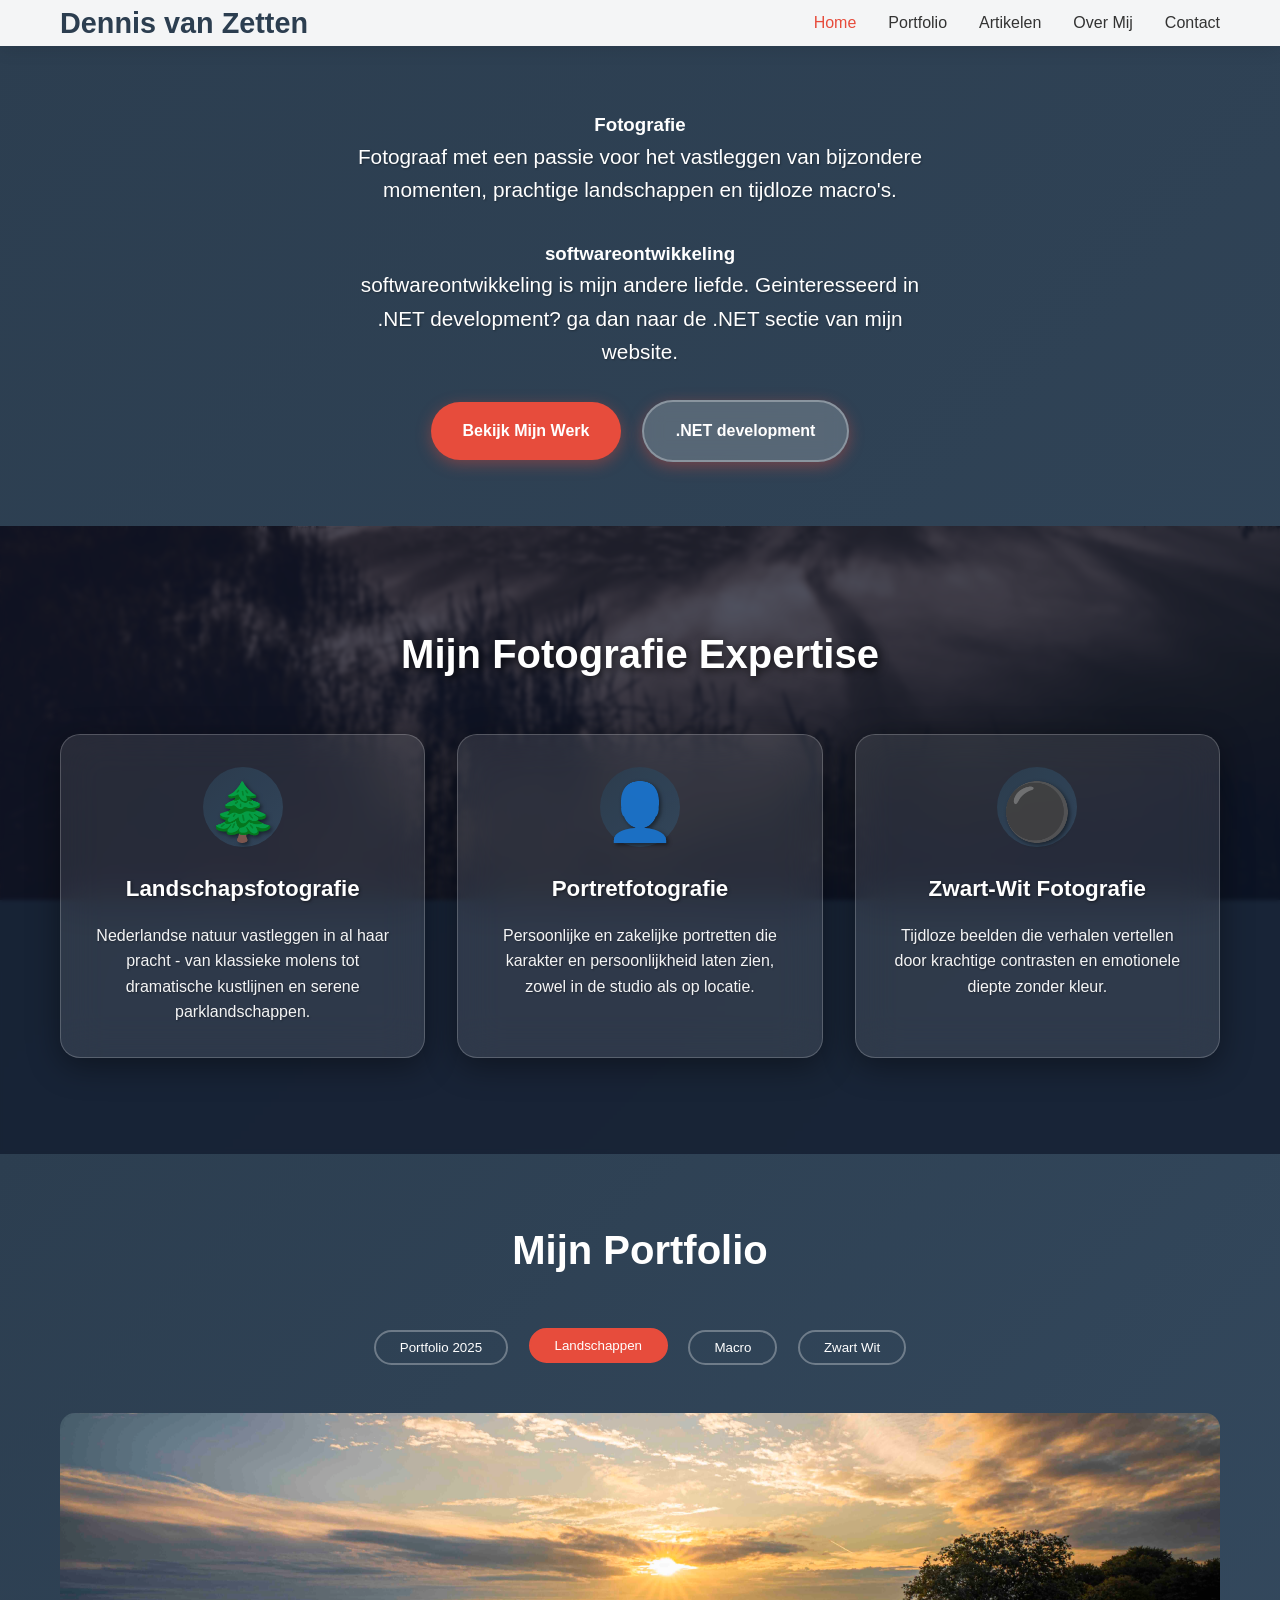
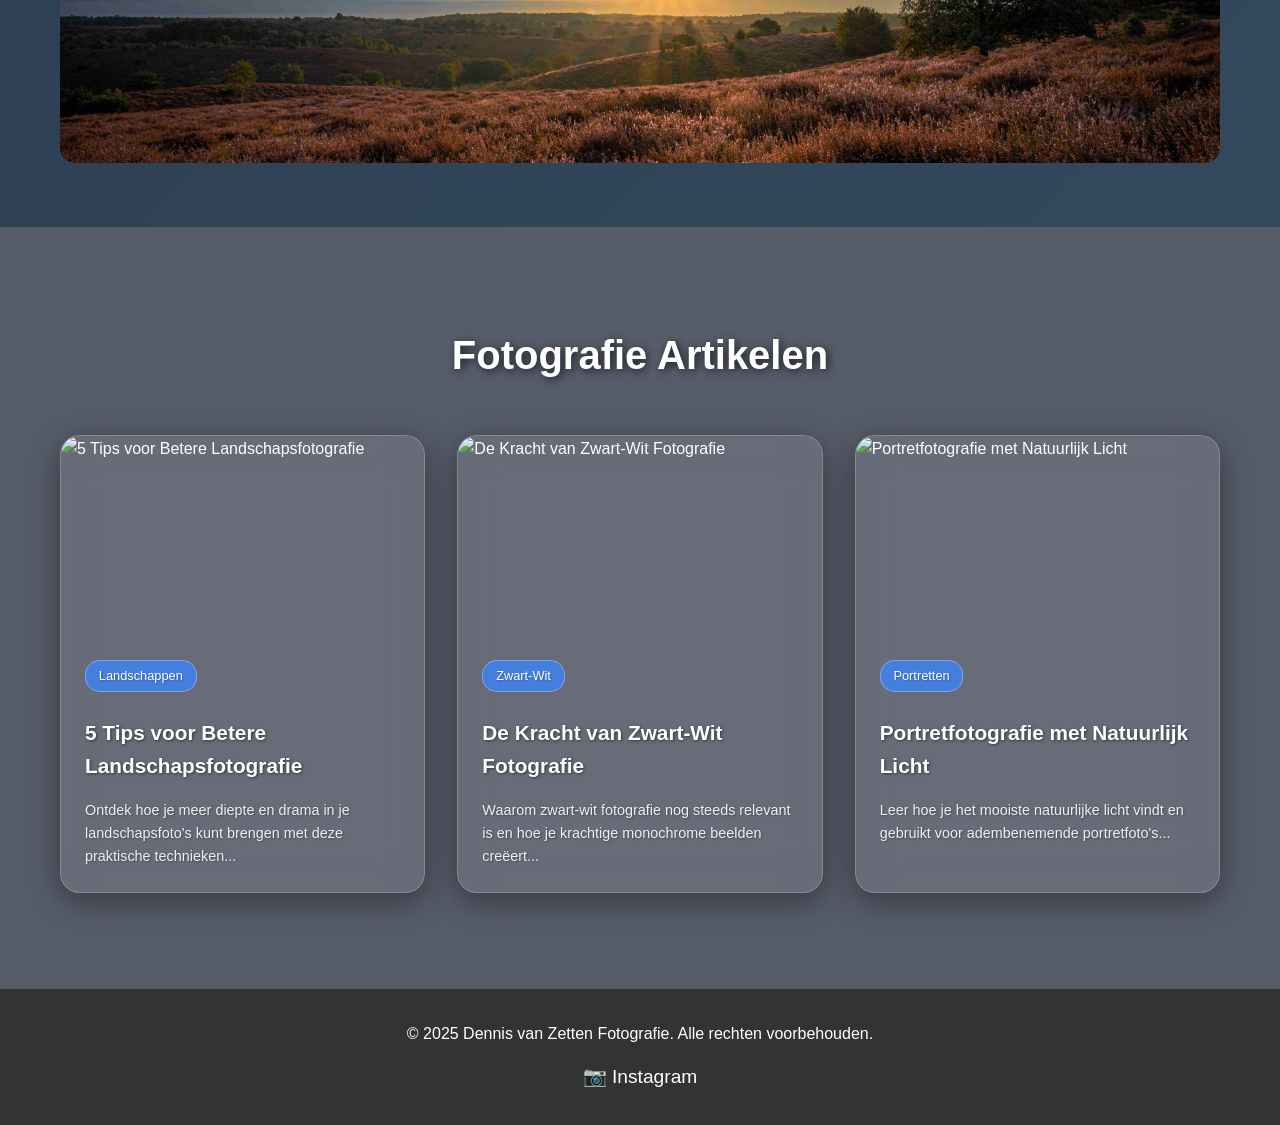
==== commit a4ec055d: "update" ====
--- a/index.html
+++ b/index.html
@@ -3,7 +3,11 @@
   <head>
     <meta charset="UTF-8" />
     <meta name="viewport" content="width=device-width, initial-scale=1.0" />
-    <title>Dennis van Zetten - Fotografie & .NET Ontwikkeling</title>
+    <title>Dennis van Zetten - Fotograaf</title>
+    <meta
+      name="description"
+      content="Fotografie door Dennis van Zetten. Gespecialiseerd in landschappen, macro en zwart-wit fotografie."
+    />
     <link rel="stylesheet" href="styles.css" />
   </head>
   <body>
@@ -11,7 +15,7 @@
       <nav class="container">
         <a href="index.html" class="logo">Dennis van Zetten</a>
         <ul class="nav-links">
-          <li><a href="#home" class="active">Home</a></li>
+          <li><a href="index.html" class="active">Home</a></li>
           <li><a href="#portfolio">Portfolio</a></li>
           <li><a href="artikelen.html">Artikelen</a></li>
           <li><a href="over-mij.html">Over Mij</a></li>
@@ -20,287 +24,129 @@
       </nav>
     </header>
 
-    <section class="hero" id="home">
+    <section class="hero">
       <div class="container">
-        <h1>Wat mij interesseert</h1>
+        <h3>Fotografie</h3>
         <p>
-          Alles over fotografie en .NET ontwikkeling. Ontdek tutorials, tips en
-          inspiratie voor zowel de creatieve als technische kant van digitale
-          creatie.
+          Fotograaf met een passie voor het vastleggen van bijzondere momenten,
+          prachtige landschappen en tijdloze macro's.
         </p>
-        <a href="#portfolio" class="cta-button">Bekijk Portfolio</a>
-        <a href="artikelen.html" class="cta-button cta-secondary"
-          >Lees Artikelen</a
-        >
+        <h3>softwareontwikkeling</h3>
+        <p>
+          softwareontwikkeling is mijn andere liefde. Geinteresseerd in .NET
+          development? ga dan naar de .NET sectie van mijn website.
+        </p>
+        <div>
+          <a href="#portfolio" class="cta-button">Bekijk Mijn Werk</a>
+          <a href="software.html" class="cta-button cta-secondary"
+            >.NET development</a
+          >
+        </div>
       </div>
     </section>
 
-    <section class="features">
+    <section class="features photo-background">
       <div class="container">
-        <h2 class="section-title">Wat Je Hier Vindt</h2>
+        <h2 class="section-title">Mijn Fotografie Expertise</h2>
         <div class="features-grid">
           <div class="feature-card">
-            <div class="feature-icon">📸</div>
-            <h3>Fotografie</h3>
+            <div class="feature-icon">🌲</div>
+            <h3>Landschapsfotografie</h3>
             <p>
-              Van compositietechnieken tot post-processing tips. Leer hoe je
-              betere foto's maakt en je fotografische vaardigheden ontwikkelt.
+              Nederlandse natuur vastleggen in al haar pracht - van klassieke
+              molens tot dramatische kustlijnen en serene parklandschappen.
             </p>
           </div>
           <div class="feature-card">
-            <div class="feature-icon">💻</div>
-            <h3>.NET Ontwikkeling</h3>
+            <div class="feature-icon">👤</div>
+            <h3>Portretfotografie</h3>
             <p>
-              Diepgaande tutorials over C#, ASP.NET Core, en moderne
-              ontwikkelingspraktijken. Van beginner tot gevorderd niveau.
+              Persoonlijke en zakelijke portretten die karakter en
+              persoonlijkheid laten zien, zowel in de studio als op locatie.
             </p>
           </div>
           <div class="feature-card">
-            <div class="feature-icon">🔧</div>
-            <h3>Tools & Workflows</h3>
+            <div class="feature-icon">⚫</div>
+            <h3>Zwart-Wit Fotografie</h3>
             <p>
-              Ontdek de beste tools en workflows voor zowel fotografie als
-              softwareontwikkeling om je productiviteit te verhogen.
+              Tijdloze beelden die verhalen vertellen door krachtige contrasten
+              en emotionele diepte zonder kleur.
             </p>
           </div>
         </div>
       </div>
     </section>
 
-    <section class="portfolio" id="portfolio">
+    <section id="portfolio" class="portfolio">
       <div class="container">
-        <h2 class="section-title">Mijn Fotografie Portfolio</h2>
-        <p style="text-align: center; margin-bottom: 2rem; font-size: 1.1rem">
-          Een selectie van mijn beste fotografiewerk • Klik op een foto om deze
-          te vergroten
-        </p>
-
+        <h2 class="section-title">Mijn Portfolio</h2>
         <div class="portfolio-categories">
-          <button class="filter-btn active" data-filter="all">Alles</button>
-          <button class="filter-btn" data-filter="natuur">Natuur</button>
-          <button class="filter-btn" data-filter="portret">Portret</button>
-          <button class="filter-btn" data-filter="landschap">Landschap</button>
-          <button class="filter-btn" data-filter="street">Street</button>
-        </div>
-
-        <div class="portfolio-grid">
-          <div
-            class="portfolio-item"
-            data-category="natuur"
-            data-src="/api/placeholder/1200/800"
-            data-title="Herfst in het Bos"
-            data-description="Een prachtige herfstdag vastgelegd tijdens een wandeling door het bos"
-          >
-            <img
-              src="/api/placeholder/400/350"
-              alt="Natuur fotografie - Herfst"
-            />
-            <div class="portfolio-overlay">
-              <div class="portfolio-text">
-                <h4>Herfst in het Bos</h4>
-                <p>Natuur • 2024</p>
-              </div>
-            </div>
-            <div class="expand-icon">🔍</div>
-          </div>
-
-          <div
-            class="portfolio-item"
-            data-category="portret"
-            data-src="/api/placeholder/1200/800"
-            data-title="Portret Sessie"
-            data-description="Een professionele portret sessie met natuurlijk licht"
-          >
-            <img src="/api/placeholder/400/350" alt="Portret fotografie" />
-            <div class="portfolio-overlay">
-              <div class="portfolio-text">
-                <h4>Portret Sessie</h4>
-                <p>Portret • 2024</p>
-              </div>
-            </div>
-            <div class="expand-icon">🔍</div>
-          </div>
-
-          <div
-            class="portfolio-item"
-            data-category="landschap"
-            data-src="/api/placeholder/1200/800"
-            data-title="Nederlandse Polders"
-            data-description="Het typische Nederlandse landschap in al zijn glorie"
-          >
-            <img
-              src="/api/placeholder/400/350"
-              alt="Landschap fotografie - Polders"
-            />
-            <div class="portfolio-overlay">
-              <div class="portfolio-text">
-                <h4>Nederlandse Polders</h4>
-                <p>Landschap • 2024</p>
-              </div>
-            </div>
-            <div class="expand-icon">🔍</div>
-          </div>
-
-          <div
-            class="portfolio-item"
-            data-category="street"
-            data-src="/api/placeholder/1200/800"
-            data-title="Stadsleven"
-            data-description="Het dagelijkse leven in de stad vastgelegd"
-          >
-            <img src="/api/placeholder/400/350" alt="Street fotografie" />
-            <div class="portfolio-overlay">
-              <div class="portfolio-text">
-                <h4>Stadsleven</h4>
-                <p>Street • 2024</p>
-              </div>
-            </div>
-            <div class="expand-icon">🔍</div>
-          </div>
-
-          <div
-            class="portfolio-item"
-            data-category="natuur"
-            data-src="/api/placeholder/1200/800"
-            data-title="Macro Detail"
-            data-description="De kleine wonderen van de natuur in detail"
-          >
-            <img src="/api/placeholder/400/350" alt="Macro fotografie" />
-            <div class="portfolio-overlay">
-              <div class="portfolio-text">
-                <h4>Macro Detail</h4>
-                <p>Natuur • 2024</p>
-              </div>
-            </div>
-            <div class="expand-icon">🔍</div>
-          </div>
-
-          <div
-            class="portfolio-item"
-            data-category="landschap"
-            data-src="/api/placeholder/1200/800"
-            data-title="Zonsondergang aan Zee"
-            data-description="Een adembenemende zonsondergang aan de Nederlandse kust"
-          >
-            <img
-              src="/api/placeholder/400/350"
-              alt="Zonsondergang fotografie"
-            />
-            <div class="portfolio-overlay">
-              <div class="portfolio-text">
-                <h4>Zonsondergang aan Zee</h4>
-                <p>Landschap • 2024</p>
-              </div>
-            </div>
-            <div class="expand-icon">🔍</div>
-          </div>
-
-          <div
-            class="portfolio-item"
-            data-category="portret"
-            data-src="/api/placeholder/1200/800"
-            data-title="Creatief Portret"
-            data-description="Experimenteren met licht en schaduw in portraitfotografie"
-          >
-            <img src="/api/placeholder/400/350" alt="Creatief portret" />
-            <div class="portfolio-overlay">
-              <div class="portfolio-text">
-                <h4>Creatief Portret</h4>
-                <p>Portret • 2024</p>
-              </div>
-            </div>
-            <div class="expand-icon">🔍</div>
-          </div>
-
-          <div
-            class="portfolio-item"
-            data-category="street"
-            data-src="/api/placeholder/1200/800"
-            data-title="Urban Architecture"
-            data-description="Moderne architectuur in stedelijke omgeving"
-          >
-            <img src="/api/placeholder/400/350" alt="Architectuur fotografie" />
-            <div class="portfolio-overlay">
-              <div class="portfolio-text">
-                <h4>Urban Architecture</h4>
-                <p>Street • 2024</p>
-              </div>
-            </div>
-            <div class="expand-icon">🔍</div>
-          </div>
+          <button class="filter-btn" data-category="portfolio2025">
+            Portfolio 2025
+          </button>
+          <button class="filter-btn" data-category="landschappen">
+            Landschappen
+          </button>
+          <button class="filter-btn" data-category="macro">Macro</button>
+          <button class="filter-btn" data-category="zwartwit">Zwart Wit</button>
+        </div>
+        <div class="portfolio-grid" id="portfolio-grid">
+          <!-- Portfolio items worden hier door JavaScript ingevoegd -->
         </div>
       </div>
     </section>
 
-    <!-- Lightbox -->
-    <div class="lightbox" id="lightbox">
-      <div class="lightbox-content">
-        <button class="lightbox-close" id="lightbox-close">&times;</button>
-        <button class="lightbox-nav lightbox-prev" id="lightbox-prev">
-          &larr;
-        </button>
-        <button class="lightbox-nav lightbox-next" id="lightbox-next">
-          &rarr;
-        </button>
-        <img id="lightbox-image" src="" alt="" />
-        <div class="lightbox-info" id="lightbox-info">
-          <h4 id="lightbox-title"></h4>
-          <p id="lightbox-description"></p>
-        </div>
-      </div>
-    </div>
-
-    <section class="recent-posts" id="recent-posts">
+    <section class="recent-posts photo-background">
       <div class="container">
-        <h2 class="section-title">Recente Artikelen</h2>
+        <h2 class="section-title">Fotografie Artikelen</h2>
         <div class="posts-grid">
-          <article
-            class="post-card"
-            onclick="window.location.href='artikelen.html#compositieregels'"
-          >
+          <article class="post-card">
             <div class="post-image">
-              <img src="/api/placeholder/350/200" alt="Fotografietutorial" />
+              <img
+                src="/api/placeholder/350/200"
+                alt="5 Tips voor Betere Landschapsfotografie"
+              />
             </div>
             <div class="post-content">
-              <span class="post-category">Fotografie</span>
-              <h3 class="post-title">Compositieregels die Echt Werken</h3>
+              <span class="post-category">Landschappen</span>
+              <h3 class="post-title">
+                5 Tips voor Betere Landschapsfotografie
+              </h3>
               <p class="post-excerpt">
-                Leer de fundamentele compositieregels kennen die je foto's naar
-                een hoger niveau tillen, inclusief praktische voorbeelden.
+                Ontdek hoe je meer diepte en drama in je landschapsfoto's kunt
+                brengen met deze praktische technieken...
               </p>
             </div>
           </article>
-
-          <article
-            class="post-card"
-            onclick="window.location.href='artikelen.html#minimal-apis'"
-          >
+          <article class="post-card">
             <div class="post-image">
-              <img src="/api/placeholder/350/200" alt=".NET tutorial" />
+              <img
+                src="/api/placeholder/350/200"
+                alt="De Kracht van Zwart-Wit Fotografie"
+              />
             </div>
             <div class="post-content">
-              <span class="post-category">.NET</span>
-              <h3 class="post-title">ASP.NET Core Minimal APIs</h3>
+              <span class="post-category">Zwart-Wit</span>
+              <h3 class="post-title">De Kracht van Zwart-Wit Fotografie</h3>
               <p class="post-excerpt">
-                Een complete gids voor het bouwen van snelle en efficiënte APIs
-                met de nieuwe Minimal API features in .NET 6+.
+                Waarom zwart-wit fotografie nog steeds relevant is en hoe je
+                krachtige monochrome beelden creëert...
               </p>
             </div>
           </article>
-
-          <article
-            class="post-card"
-            onclick="window.location.href='artikelen.html#git-fotografen'"
-          >
+          <article class="post-card">
             <div class="post-image">
-              <img src="/api/placeholder/350/200" alt="Workflow tutorial" />
+              <img
+                src="/api/placeholder/350/200"
+                alt="Portretfotografie met Natuurlijk Licht"
+              />
             </div>
             <div class="post-content">
-              <span class="post-category">Workflow</span>
-              <h3 class="post-title">Git voor Fotografen</h3>
+              <span class="post-category">Portretten</span>
+              <h3 class="post-title">Portretfotografie met Natuurlijk Licht</h3>
               <p class="post-excerpt">
-                Hoe je versiecontrole kunt gebruiken voor je fotografieprojecten
-                en waarom elke creatieve professional Git moet kennen.
+                Leer hoe je het mooiste natuurlijke licht vindt en gebruikt voor
+                adembenemende portretfoto's...
               </p>
             </div>
           </article>
@@ -310,83 +156,155 @@
 
     <footer>
       <div class="container">
-        <p>&copy; 2025 Dennis van Zetten. Alle rechten voorbehouden.</p>
+        <p>
+          &copy; 2025 Dennis van Zetten Fotografie. Alle rechten voorbehouden.
+        </p>
         <div class="social-links">
-          <a href="https://github.com/DennisvanZetten">GitHub</a>
-          <a href="https://www.instagram.com/dennisvanzetten_photo/"
-            >Instagram</a
+          <a
+            href="https://www.instagram.com/dennisvanzetten_photo/"
+            target="_blank"
+            >📷 Instagram</a
           >
-          <a href="https://www.linkedin.com/in/dennis-van-zetten-19972818"
-            >LinkedIn</a
-          >
         </div>
       </div>
     </footer>
 
+    <!-- Lightbox -->
+    <div id="lightbox" class="lightbox">
+      <div class="lightbox-content">
+        <button class="lightbox-close">&times;</button>
+        <button class="lightbox-nav lightbox-prev">&#8249;</button>
+        <button class="lightbox-nav lightbox-next">&#8250;</button>
+        <img id="lightbox-img" src="" alt="" />
+        <div class="lightbox-info">
+          <h4 id="lightbox-title">Foto titel</h4>
+          <p id="lightbox-description">Foto beschrijving</p>
+          <p><span id="lightbox-counter">1 / 10</span></p>
+        </div>
+      </div>
+    </div>
+
+    <!-- Externe portfolio configuratie -->
+    <script src="portfolio-config.js"></script>
+
     <script>
-      // Portfolio Filter Functionaliteit
-      const filterButtons = document.querySelectorAll(".filter-btn");
-      const portfolioItems = document.querySelectorAll(".portfolio-item");
-
-      filterButtons.forEach((button) => {
-        button.addEventListener("click", () => {
-          const filter = button.getAttribute("data-filter");
-
+      // *** CONFIGURATIE - Hier stel je de standaard categorie in ***
+      const DEFAULT_CATEGORY = "landschappen"; // ← Verander dit naar elke categorie die je wilt!
+
+      // Portfolio rendering - Gebruikt nu de externe PORTFOLIO_CONFIG
+      let currentImages = [];
+      let currentImageIndex = 0;
+
+      function renderPortfolio(category = "alle") {
+        const grid = document.getElementById("portfolio-grid");
+        grid.innerHTML = "";
+        currentImages = [];
+
+        // Check of de configuratie geladen is
+        if (typeof PORTFOLIO_CONFIG === "undefined") {
+          console.error(
+            "Portfolio configuratie niet gevonden! Zorg dat portfolio-config.js geladen is."
+          );
+          grid.innerHTML =
+            '<p style="text-align: center; color: white; width: 100%;">Portfolio configuratie wordt geladen...</p>';
+          return;
+        }
+
+        const categoriesToShow =
+          category === "alle" ? Object.keys(PORTFOLIO_CONFIG) : [category];
+
+        let imageIndex = 0;
+
+        categoriesToShow.forEach((cat) => {
+          if (PORTFOLIO_CONFIG[cat]) {
+            PORTFOLIO_CONFIG[cat].images.forEach((image) => {
+              const portfolioItem = document.createElement("div");
+              portfolioItem.className = "portfolio-item";
+              portfolioItem.setAttribute("data-category", cat);
+
+              const imageUrl = `images/portfolio/${cat}/${image.filename}`;
+
+              portfolioItem.innerHTML = `
+                <img src="${imageUrl}" alt="${image.title}" loading="lazy" />
+                <div class="portfolio-overlay">
+                  <div class="portfolio-text">
+                    <h4>${image.title}</h4>
+                    <p>${PORTFOLIO_CONFIG[cat].description}</p>
+                  </div>
+                </div>
+                <div class="expand-icon">🔍</div>
+              `;
+
+              // Voeg image toe aan currentImages array voor lightbox
+              currentImages.push({
+                src: imageUrl,
+                title: image.title,
+                description: image.description,
+                category: PORTFOLIO_CONFIG[cat].title,
+                filename: image.filename,
+              });
+
+              // Add click event voor lightbox met de juiste index
+              const currentIndex = imageIndex;
+              portfolioItem.addEventListener("click", () => {
+                openLightbox(currentIndex);
+              });
+
+              grid.appendChild(portfolioItem);
+              imageIndex++;
+            });
+          }
+        });
+
+        // Als er geen items zijn, toon een bericht
+        if (currentImages.length === 0) {
+          grid.innerHTML =
+            '<p style="text-align: center; color: white; width: 100%;">Nog geen foto\'s in deze categorie.</p>';
+        }
+
+        // Voeg een smooth animation toe voor de nieuwe items
+        const items = grid.querySelectorAll(".portfolio-item");
+        items.forEach((item, index) => {
+          item.style.opacity = "0";
+          item.style.transform = "translateY(20px)";
+          setTimeout(() => {
+            item.style.transition = "opacity 0.3s ease, transform 0.3s ease";
+            item.style.opacity = "1";
+            item.style.transform = "translateY(0)";
+          }, index * 100);
+        });
+      }
+
+      // Filter functionaliteit
+      document.querySelectorAll(".filter-btn").forEach((btn) => {
+        btn.addEventListener("click", () => {
           // Update active button
-          filterButtons.forEach((btn) => btn.classList.remove("active"));
-          button.classList.add("active");
-
-          // Filter portfolio items
-          portfolioItems.forEach((item) => {
-            if (
-              filter === "all" ||
-              item.getAttribute("data-category") === filter
-            ) {
-              item.style.display = "block";
-              setTimeout(() => {
-                item.style.opacity = "1";
-                item.style.transform = "scale(1)";
-              }, 100);
-            } else {
-              item.style.opacity = "0";
-              item.style.transform = "scale(0.8)";
-              setTimeout(() => {
-                item.style.display = "none";
-              }, 300);
-            }
-          });
+          document
+            .querySelectorAll(".filter-btn")
+            .forEach((b) => b.classList.remove("active"));
+          btn.classList.add("active");
+
+          // Render portfolio met geselecteerde categorie
+          const category = btn.getAttribute("data-category");
+          renderPortfolio(category);
         });
       });
 
-      // Lightbox Functionaliteit
+      // Lightbox functionaliteit
       const lightbox = document.getElementById("lightbox");
-      const lightboxImage = document.getElementById("lightbox-image");
+      const lightboxImg = document.getElementById("lightbox-img");
       const lightboxTitle = document.getElementById("lightbox-title");
       const lightboxDescription = document.getElementById(
         "lightbox-description"
       );
-      const lightboxClose = document.getElementById("lightbox-close");
-      const lightboxPrev = document.getElementById("lightbox-prev");
-      const lightboxNext = document.getElementById("lightbox-next");
-
-      let currentImageIndex = 0;
-      const images = Array.from(portfolioItems);
-
-      function showImage(index) {
-        const item = images[index];
-        const src = item.getAttribute("data-src");
-        const title = item.getAttribute("data-title");
-        const description = item.getAttribute("data-description");
-
-        lightboxImage.src = src;
-        lightboxTitle.textContent = title;
-        lightboxDescription.textContent = description;
+      const lightboxCounter = document.getElementById("lightbox-counter");
+
+      function openLightbox(index) {
+        if (currentImages.length === 0) return;
+
         currentImageIndex = index;
-      }
-
-      function openLightbox(index) {
+        updateLightboxContent();
         lightbox.classList.add("active");
-        showImage(index);
         document.body.style.overflow = "hidden";
       }
 
@@ -395,43 +313,80 @@
         document.body.style.overflow = "auto";
       }
 
+      function updateLightboxContent() {
+        if (
+          currentImageIndex >= 0 &&
+          currentImageIndex < currentImages.length
+        ) {
+          const image = currentImages[currentImageIndex];
+          lightboxImg.src = image.src;
+          lightboxImg.alt = image.title;
+          lightboxTitle.textContent = image.title;
+          lightboxDescription.textContent = `${image.description} • ${image.category}`;
+          lightboxCounter.textContent = `${currentImageIndex + 1} van ${
+            currentImages.length
+          }`;
+        }
+      }
+
       function nextImage() {
-        const nextIndex = (currentImageIndex + 1) % images.length;
-        showImage(nextIndex);
+        if (currentImageIndex < currentImages.length - 1) {
+          currentImageIndex++;
+          updateLightboxContent();
+        } else {
+          // Loop terug naar eerste foto
+          currentImageIndex = 0;
+          updateLightboxContent();
+        }
       }
 
       function prevImage() {
-        const prevIndex =
-          (currentImageIndex - 1 + images.length) % images.length;
-        showImage(prevIndex);
-      }
-
-      // Event listeners
-      portfolioItems.forEach((item, index) => {
-        item.addEventListener("click", () => openLightbox(index));
-      });
-
-      lightboxClose.addEventListener("click", closeLightbox);
-      lightboxNext.addEventListener("click", nextImage);
-      lightboxPrev.addEventListener("click", prevImage);
-
-      // Close lightbox on background click
+        if (currentImageIndex > 0) {
+          currentImageIndex--;
+          updateLightboxContent();
+        } else {
+          // Loop naar laatste foto
+          currentImageIndex = currentImages.length - 1;
+          updateLightboxContent();
+        }
+      }
+
+      // Event listeners voor lightbox
+      document
+        .querySelector(".lightbox-close")
+        .addEventListener("click", closeLightbox);
+      document
+        .querySelector(".lightbox-next")
+        .addEventListener("click", nextImage);
+      document
+        .querySelector(".lightbox-prev")
+        .addEventListener("click", prevImage);
+
+      // Click buiten de content om te sluiten
       lightbox.addEventListener("click", (e) => {
         if (e.target === lightbox) {
           closeLightbox();
         }
       });
 
-      // Keyboard navigation
+      // Keyboard navigatie
       document.addEventListener("keydown", (e) => {
         if (lightbox.classList.contains("active")) {
-          if (e.key === "Escape") closeLightbox();
-          if (e.key === "ArrowRight") nextImage();
-          if (e.key === "ArrowLeft") prevImage();
-        }
-      });
-
-      // Smooth scrolling voor navigatie links
+          switch (e.key) {
+            case "Escape":
+              closeLightbox();
+              break;
+            case "ArrowLeft":
+              prevImage();
+              break;
+            case "ArrowRight":
+              nextImage();
+              break;
+          }
+        }
+      });
+
+      // Smooth scrolling voor navigatie
       document.querySelectorAll('a[href^="#"]').forEach((anchor) => {
         anchor.addEventListener("click", function (e) {
           e.preventDefault();
@@ -445,9 +400,29 @@
         });
       });
 
-      // Maak post cards klikbaar
-      document.querySelectorAll(".post-card").forEach((card) => {
-        card.style.cursor = "pointer";
+      // *** AANGEPAST: Initiële render met configureerbare standaard categorie ***
+      document.addEventListener("DOMContentLoaded", () => {
+        setTimeout(() => {
+          // Render de standaard categorie
+          renderPortfolio(DEFAULT_CATEGORY);
+
+          // Update de actieve button naar de standaard categorie
+          document.querySelectorAll(".filter-btn").forEach((btn) => {
+            btn.classList.remove("active");
+            if (btn.getAttribute("data-category") === DEFAULT_CATEGORY) {
+              btn.classList.add("active");
+            }
+          });
+        }, 100);
+      });
+
+      // Error handling voor als de config niet geladen kan worden
+      window.addEventListener("error", (e) => {
+        if (e.filename && e.filename.includes("portfolio-config.js")) {
+          console.error("Kon portfolio-config.js niet laden");
+          document.getElementById("portfolio-grid").innerHTML =
+            '<p style="text-align: center; color: white; width: 100%;">Portfolio configuratie niet beschikbaar.</p>';
+        }
       });
     </script>
   </body>
--- a/styles.css
+++ b/styles.css
@@ -9,7 +9,7 @@
   font-family: "Segoe UI", Tahoma, Geneva, Verdana, sans-serif;
   line-height: 1.6;
   color: #333;
-  background: linear-gradient(135deg, #667eea 0%, #764ba2 100%);
+  background: linear-gradient(135deg, #2c3e50 0%, #34495e 100%);
   min-height: 100vh;
 }
 
@@ -39,7 +39,7 @@
 .logo {
   font-size: 1.8rem;
   font-weight: bold;
-  color: #667eea;
+  color: #2c3e50;
   text-decoration: none;
 }
 
@@ -58,7 +58,7 @@
 
 .nav-links a:hover,
 .nav-links a.active {
-  color: #667eea;
+  color: #e74c3c;
 }
 
 /* ===== HERO SECTIES ===== */
@@ -105,20 +105,21 @@
 /* ===== BUTTONS ===== */
 .cta-button {
   display: inline-block;
-  background: #ff6b6b;
+  background: #e74c3c;
   color: white;
   padding: 1rem 2rem;
   text-decoration: none;
   border-radius: 50px;
   font-weight: bold;
   transition: transform 0.3s ease, box-shadow 0.3s ease;
-  box-shadow: 0 4px 15px rgba(255, 107, 107, 0.4);
+  box-shadow: 0 4px 15px rgba(231, 76, 60, 0.4);
   margin: 0 0.5rem;
 }
 
 .cta-button:hover {
   transform: translateY(-2px);
-  box-shadow: 0 6px 20px rgba(255, 107, 107, 0.6);
+  box-shadow: 0 6px 20px rgba(231, 76, 60, 0.6);
+  background: #c0392b;
 }
 
 .cta-secondary {
@@ -169,7 +170,7 @@
   width: 80px;
   height: 80px;
   margin: 0 auto 1rem;
-  background: linear-gradient(135deg, #667eea, #764ba2);
+  background: linear-gradient(135deg, #2c3e50, #34495e);
   border-radius: 50%;
   display: flex;
   align-items: center;
@@ -200,22 +201,48 @@
   margin-bottom: 3rem;
 }
 
+/* ===== FILTER BUTTONS ===== */
+/* Algemene filter button styling */
 .filter-btn {
-  background: transparent;
-  border: 2px solid rgba(255, 255, 255, 0.3);
-  color: white;
   padding: 0.5rem 1.5rem;
   margin: 0 0.5rem;
   border-radius: 25px;
   cursor: pointer;
   transition: all 0.3s ease;
-}
-
-.filter-btn:hover,
-.filter-btn.active {
-  background: #ff6b6b;
-  border-color: #ff6b6b;
+  font-weight: 500;
+  border: none;
+  outline: none;
+}
+
+/* Portfolio specifieke styling (donkere achtergrond) */
+.portfolio .filter-btn {
+  background: transparent;
+  border: 2px solid rgba(255, 255, 255, 0.3);
+  color: white;
+}
+
+.portfolio .filter-btn:hover,
+.portfolio .filter-btn.active {
+  background: #e74c3c;
+  border-color: #e74c3c;
+  color: white;
   transform: translateY(-2px);
+}
+
+/* Artikelen specifieke styling (lichte achtergrond) */
+.articles-filter .filter-btn {
+  background: white;
+  border: 2px solid #2c3e50;
+  color: #2c3e50;
+}
+
+.articles-filter .filter-btn:hover,
+.articles-filter .filter-btn.active {
+  background: #e74c3c;
+  border-color: #e74c3c;
+  color: white;
+  transform: translateY(-2px);
+  box-shadow: 0 4px 15px rgba(231, 76, 60, 0.3);
 }
 
 .portfolio-grid {
@@ -252,8 +279,8 @@
   bottom: 0;
   background: linear-gradient(
     45deg,
-    rgba(102, 126, 234, 0.8),
-    rgba(118, 75, 162, 0.8)
+    rgba(44, 62, 80, 0.8),
+    rgba(52, 73, 94, 0.8)
   );
   display: flex;
   align-items: center;
@@ -430,7 +457,7 @@
 }
 
 .post-category {
-  background: #667eea;
+  background: #2c3e50;
   color: white;
   padding: 0.3rem 0.8rem;
   border-radius: 15px;
@@ -452,7 +479,7 @@
 /* ===== OVER MIJ PAGINA SPECIFIEK ===== */
 .about-content {
   background: white;
-  margin: -50px auto 0;
+  margin: 4rem auto 0; /* Verbeterde spacing: was -50px nu 4rem */
   border-radius: 20px;
   box-shadow: 0 10px 40px rgba(0, 0, 0, 0.1);
   overflow: hidden;
@@ -502,8 +529,8 @@
   bottom: 0;
   background: linear-gradient(
     45deg,
-    rgba(102, 126, 234, 0.1),
-    rgba(118, 75, 162, 0.1)
+    rgba(44, 62, 80, 0.1),
+    rgba(52, 73, 94, 0.1)
   );
 }
 
@@ -528,7 +555,7 @@
 }
 
 .skill-category h3 {
-  color: #667eea;
+  color: #2c3e50;
   margin-bottom: 1rem;
   font-size: 1.5rem;
   display: flex;
@@ -566,7 +593,7 @@
 
 .skill-progress {
   height: 100%;
-  background: linear-gradient(135deg, #667eea, #764ba2);
+  background: linear-gradient(135deg, #2c3e50, #34495e);
   border-radius: 3px;
   transition: width 0.3s ease;
 }
@@ -590,7 +617,7 @@
   transform: translateX(-50%);
   width: 4px;
   height: 100%;
-  background: linear-gradient(135deg, #667eea, #764ba2);
+  background: linear-gradient(135deg, #2c3e50, #34495e);
   border-radius: 2px;
 }
 
@@ -624,7 +651,7 @@
 }
 
 .timeline-year {
-  color: #667eea;
+  color: #2c3e50;
   font-weight: bold;
   font-size: 1.1rem;
   margin-bottom: 0.5rem;
@@ -647,7 +674,7 @@
   transform: translateX(-50%);
   width: 20px;
   height: 20px;
-  background: linear-gradient(135deg, #667eea, #764ba2);
+  background: linear-gradient(135deg, #2c3e50, #34495e);
   border: 4px solid white;
   border-radius: 50%;
   box-shadow: 0 2px 10px rgba(0, 0, 0, 0.1);
@@ -723,7 +750,7 @@
 }
 
 .social-link:hover {
-  background: #667eea;
+  background: #2c3e50;
   color: white;
   transform: translateY(-2px);
 }
@@ -749,7 +776,7 @@
 }
 
 footer .social-links a:hover {
-  color: #667eea;
+  color: #e74c3c;
 }
 
 /* ===== RESPONSIVE DESIGN ===== */
@@ -777,6 +804,10 @@
     height: 300px;
   }
 
+  .about-content {
+    margin: 2rem auto 0; /* Minder padding op mobiel */
+  }
+
   .about-intro {
     grid-template-columns: 1fr;
     text-align: center;
@@ -834,11 +865,14 @@
 /* ===== ARTIKELEN PAGINA SPECIFIEK ===== */
 .articles-intro {
   background: white;
+  padding-top: 4rem; /* Verbeterde spacing */
 }
 
 .articles-filter {
   background: #f8f9fa;
   border-bottom: 1px solid #eee;
+  padding: 2rem 0;
+  text-align: center;
 }
 
 .articles-grid-section {
@@ -895,7 +929,7 @@
 }
 
 .article-category.dotnet {
-  background: #3498db;
+  background: #2c3e50;
 }
 
 .article-category.workflow {
@@ -975,7 +1009,7 @@
 }
 
 .read-more-btn {
-  background: #667eea;
+  background: #2c3e50;
   color: white;
   border: none;
   padding: 0.5rem 1.5rem;
@@ -986,7 +1020,7 @@
 }
 
 .read-more-btn:hover {
-  background: #5a6fd8;
+  background: #1a252f;
 }
 
 .article-tags {
@@ -1005,6 +1039,10 @@
 }
 
 @media (max-width: 768px) {
+  .articles-intro {
+    padding-top: 2rem; /* Minder padding op mobiel */
+  }
+
   .articles-grid {
     grid-template-columns: 1fr;
   }
@@ -1021,6 +1059,77 @@
 }
 
 /* ===== CONTACT PAGINA SPECIFIEK ===== */
+.contact-intro {
+  background: white;
+  padding-top: 4rem; /* Verbeterde spacing */
+}
+
+.contact-intro-grid {
+  display: grid;
+  grid-template-columns: 1fr 1fr;
+  gap: 4rem;
+  align-items: start;
+}
+
+.contact-text h2 {
+  font-size: 2.2rem;
+  color: #333;
+  margin-bottom: 1rem;
+}
+
+.contact-text p {
+  font-size: 1.1rem;
+  color: #666;
+  margin-bottom: 1.5rem;
+  line-height: 1.6;
+}
+
+.contact-methods {
+  margin-top: 2rem;
+}
+
+.contact-method {
+  display: flex;
+  align-items: flex-start;
+  gap: 1rem;
+  margin-bottom: 1.5rem;
+}
+
+.contact-icon {
+  font-size: 1.5rem;
+  width: 50px;
+  height: 50px;
+  background: linear-gradient(135deg, #2c3e50, #34495e);
+  border-radius: 50%;
+  display: flex;
+  align-items: center;
+  justify-content: center;
+  flex-shrink: 0;
+}
+
+.contact-method h4 {
+  color: #333;
+  margin-bottom: 0.25rem;
+  font-size: 1.1rem;
+}
+
+.contact-method p {
+  color: #666;
+  font-size: 0.9rem;
+  margin-bottom: 0.25rem;
+}
+
+.contact-method a {
+  color: #e74c3c;
+  text-decoration: none;
+  font-weight: 500;
+}
+
+.contact-method a:hover {
+  text-decoration: underline;
+}
+
+/* Contact Form */
 .contact-form-container {
   background: #f8f9fa;
   padding: 2rem;
@@ -1055,22 +1164,22 @@
 .form-group input,
 .form-group select,
 .form-group textarea {
-  width: 100%; /* Zorgt voor gelijke breedte */
+  width: 100%;
   padding: 0.75rem;
   border: 2px solid #e9ecef;
   border-radius: 8px;
   font-size: 1rem;
   transition: border-color 0.3s ease;
   font-family: inherit;
-  box-sizing: border-box; /* Inclusief padding en border in breedte */
+  box-sizing: border-box;
 }
 
 .form-group input:focus,
 .form-group select:focus,
 .form-group textarea:focus {
   outline: none;
-  border-color: #667eea;
-  box-shadow: 0 0 0 3px rgba(102, 126, 234, 0.1);
+  border-color: #2c3e50;
+  box-shadow: 0 0 0 3px rgba(44, 62, 80, 0.1);
 }
 
 .form-group textarea {
@@ -1081,7 +1190,7 @@
 
 .form-group select {
   cursor: pointer;
-  appearance: none; /* Verwijder standaard dropdown styling */
+  appearance: none;
   background-image: url("data:image/svg+xml,%3csvg xmlns='http://www.w3.org/2000/svg' fill='none' viewBox='0 0 20 20'%3e%3cpath stroke='%236b7280' stroke-linecap='round' stroke-linejoin='round' stroke-width='1.5' d='m6 8 4 4 4-4'/%3e%3c/svg%3e");
   background-position: right 0.75rem center;
   background-repeat: no-repeat;
@@ -1109,12 +1218,12 @@
 .checkbox-label input[type="checkbox"] {
   width: auto !important;
   margin: 0;
-  margin-top: 2px; /* Kleine offset voor betere uitlijning met tekst */
+  margin-top: 2px;
   flex-shrink: 0;
 }
 
 .submit-btn {
-  background: linear-gradient(135deg, #667eea, #764ba2);
+  background: linear-gradient(135deg, #2c3e50, #34495e);
   color: white;
   border: none;
   padding: 1rem 2rem;
@@ -1123,16 +1232,16 @@
   font-weight: bold;
   cursor: pointer;
   transition: transform 0.3s ease, box-shadow 0.3s ease;
-  box-shadow: 0 4px 15px rgba(102, 126, 234, 0.4);
+  box-shadow: 0 4px 15px rgba(44, 62, 80, 0.4);
   margin-top: 0.5rem;
-  width: 100%; /* Volledige breedte */
-  max-width: 300px; /* Maximale breedte */
-  align-self: center; /* Centreer de knop */
+  width: 100%;
+  max-width: 300px;
+  align-self: center;
 }
 
 .submit-btn:hover:not(:disabled) {
   transform: translateY(-2px);
-  box-shadow: 0 6px 20px rgba(102, 126, 234, 0.6);
+  box-shadow: 0 6px 20px rgba(44, 62, 80, 0.6);
 }
 
 .submit-btn:disabled {
@@ -1160,8 +1269,131 @@
   font-weight: bold;
 }
 
+/* Success sectie styling */
+.success-section {
+  background: white;
+}
+
+.success-card {
+  display: flex;
+  align-items: center;
+  gap: 1.5rem;
+  background: #d4edda;
+  border: 1px solid #c3e6cb;
+  color: #155724;
+  padding: 2rem;
+  border-radius: 20px;
+  text-align: left;
+}
+
+.success-icon {
+  font-size: 3rem;
+  flex-shrink: 0;
+}
+
+.success-content h3 {
+  margin-bottom: 0.5rem;
+  font-size: 1.3rem;
+}
+
+.success-content p {
+  line-height: 1.5;
+  margin: 0;
+}
+
+/* FAQ Sectie */
+.faq-section {
+  background: #f8f9fa;
+}
+
+.faq-grid {
+  display: grid;
+  grid-template-columns: repeat(auto-fit, minmax(300px, 1fr));
+  gap: 2rem;
+  margin-top: 2rem;
+}
+
+.faq-item {
+  background: white;
+  padding: 1.5rem;
+  border-radius: 15px;
+  box-shadow: 0 2px 10px rgba(0, 0, 0, 0.05);
+}
+
+.faq-item h4 {
+  color: #333;
+  margin-bottom: 0.75rem;
+  font-size: 1.1rem;
+}
+
+.faq-item p {
+  color: #666;
+  line-height: 1.5;
+}
+
+/* Response Info */
+.response-info {
+  background: white;
+}
+
+.response-card {
+  display: flex;
+  align-items: center;
+  gap: 1.5rem;
+  background: linear-gradient(135deg, #2c3e50, #34495e);
+  padding: 2rem;
+  border-radius: 20px;
+  color: white;
+}
+
+.response-icon {
+  font-size: 3rem;
+  flex-shrink: 0;
+}
+
+.response-content h3 {
+  margin-bottom: 0.5rem;
+  font-size: 1.3rem;
+}
+
+.response-content p {
+  opacity: 0.9;
+  line-height: 1.5;
+}
+
 /* Responsive aanpassingen */
 @media (max-width: 768px) {
+  .contact-intro {
+    padding-top: 2rem; /* Minder padding op mobiel */
+  }
+
+  .contact-intro-grid {
+    grid-template-columns: 1fr;
+    gap: 2rem;
+  }
+
+  .contact-method {
+    flex-direction: column;
+    text-align: center;
+    gap: 0.5rem;
+  }
+
+  .response-card {
+    flex-direction: column;
+    text-align: center;
+    gap: 1rem;
+  }
+
+  .success-card {
+    flex-direction: column;
+    text-align: center;
+    gap: 1rem;
+  }
+
+  .faq-grid {
+    grid-template-columns: 1fr;
+  }
+
   .contact-form-container {
     padding: 1.5rem;
   }
@@ -1170,14 +1402,234 @@
   .form-group select,
   .form-group textarea {
     padding: 0.875rem;
-    font-size: 16px; /* Voorkomt zoom op iOS */
+    font-size: 16px;
   }
 
   .submit-btn {
-    max-width: none; /* Volledige breedte op mobiel */
+    max-width: none;
   }
 
   .checkbox-group {
     align-items: center !important;
   }
 }
+
+/* ========================================
+   GEDEELDE PHOTO BACKGROUND STYLING
+   Gebruik: voeg class "photo-background" toe aan elke sectie
+======================================== */
+
+.photo-background {
+  background-size: cover;
+  background-position: center;
+  background-attachment: fixed; /* Parallax effect */
+  position: relative;
+  padding: 6rem 0;
+  min-height: 600px;
+}
+
+/* Donkere overlay voor alle photo-background secties */
+.photo-background::before {
+  content: "";
+  position: absolute;
+  top: 0;
+  left: 0;
+  right: 0;
+  bottom: 0;
+  background: rgba(15, 23, 42, 0.7);
+  backdrop-filter: blur(2px);
+  z-index: 1;
+}
+
+/* Container altijd boven overlay */
+.photo-background .container {
+  position: relative;
+  z-index: 2;
+}
+
+/* Titels op donkere achtergrond */
+.photo-background .section-title {
+  color: white !important;
+  text-shadow: 2px 2px 8px rgba(0, 0, 0, 0.7);
+  margin-bottom: 3rem;
+  font-size: 2.5rem;
+  font-weight: bold;
+}
+
+/* ========================================
+   SPECIFIEKE ACHTERGROND AFBEELDINGEN
+======================================== */
+
+/* Features sectie - roze/blauw gradient */
+.features.photo-background {
+  background-image: linear-gradient(
+      135deg,
+      rgba(236, 72, 153, 0.1),
+      rgba(59, 130, 246, 0.1)
+    ),
+    url("images/backgrounds/features-bg.jpg");
+}
+
+/* Recent posts sectie - paars/roze gradient */
+.recent-posts.photo-background {
+  background-image: linear-gradient(
+      135deg,
+      rgba(168, 85, 247, 0.1),
+      rgba(236, 72, 153, 0.1)
+    ),
+    url("images/backgrounds/articles-bg.jpg");
+}
+
+/* Andere secties kunnen je later makkelijk toevoegen:
+.hero.photo-background {
+  background-image: url('images/backgrounds/hero-bg.jpg');
+}
+*/
+
+/* ========================================
+   GLASS-MORPHISM KAARTEN
+======================================== */
+
+.photo-background .feature-card,
+.photo-background .post-card {
+  background: rgba(255, 255, 255, 0.1) !important;
+  backdrop-filter: blur(20px);
+  border: 1px solid rgba(255, 255, 255, 0.2) !important;
+  border-radius: 20px;
+  box-shadow: 0 8px 32px rgba(0, 0, 0, 0.4) !important;
+  transition: all 0.3s ease;
+  color: white;
+}
+
+/* Hover effects voor alle kaarten */
+.photo-background .feature-card:hover,
+.photo-background .post-card:hover {
+  background: rgba(255, 255, 255, 0.2) !important;
+  transform: translateY(-10px) scale(1.02);
+  box-shadow: 0 15px 50px rgba(0, 0, 0, 0.6) !important;
+}
+
+/* ========================================
+   TEKST STYLING OP DONKERE ACHTERGROND
+======================================== */
+
+/* Feature cards tekst */
+.photo-background .feature-card h3 {
+  color: white !important;
+  font-size: 1.4rem;
+  font-weight: 600;
+  margin-bottom: 1rem;
+  text-shadow: 1px 1px 3px rgba(0, 0, 0, 0.5);
+}
+
+.photo-background .feature-card p {
+  color: rgba(255, 255, 255, 0.95) !important;
+  line-height: 1.6;
+  text-shadow: 1px 1px 2px rgba(0, 0, 0, 0.3);
+}
+
+.photo-background .feature-icon {
+  font-size: 3.5rem;
+  margin-bottom: 1.5rem;
+  text-shadow: 2px 2px 4px rgba(0, 0, 0, 0.5);
+  display: block;
+  opacity: 0.9;
+}
+
+/* Post cards tekst */
+.photo-background .post-content {
+  padding: 1.5rem;
+  color: white;
+}
+
+.photo-background .post-title {
+  color: white !important;
+  font-size: 1.3rem;
+  font-weight: 600;
+  margin: 1rem 0;
+  text-shadow: 1px 1px 3px rgba(0, 0, 0, 0.5);
+}
+
+.photo-background .post-excerpt {
+  color: rgba(255, 255, 255, 0.9) !important;
+  line-height: 1.6;
+  text-shadow: 1px 1px 2px rgba(0, 0, 0, 0.3);
+}
+
+.photo-background .post-category {
+  background: rgba(59, 130, 246, 0.8) !important;
+  color: white !important;
+  border: 1px solid rgba(255, 255, 255, 0.3);
+  backdrop-filter: blur(10px);
+  text-shadow: 1px 1px 2px rgba(0, 0, 0, 0.3);
+}
+
+/* ========================================
+   ANIMATIES
+======================================== */
+
+@keyframes fadeInUp {
+  from {
+    opacity: 0;
+    transform: translateY(30px);
+  }
+  to {
+    opacity: 1;
+    transform: translateY(0);
+  }
+}
+
+.photo-background .feature-card,
+.photo-background .post-card {
+  animation: fadeInUp 0.6s ease forwards;
+}
+
+.photo-background .feature-card:nth-child(1),
+.photo-background .post-card:nth-child(1) {
+  animation-delay: 0.1s;
+}
+.photo-background .feature-card:nth-child(2),
+.photo-background .post-card:nth-child(2) {
+  animation-delay: 0.2s;
+}
+.photo-background .feature-card:nth-child(3),
+.photo-background .post-card:nth-child(3) {
+  animation-delay: 0.3s;
+}
+
+/* ========================================
+   RESPONSIVE DESIGN
+======================================== */
+
+@media (max-width: 768px) {
+  .photo-background {
+    background-attachment: scroll; /* Beter voor mobiel */
+    padding: 4rem 0;
+  }
+
+  .photo-background .section-title {
+    font-size: 2rem;
+    margin-bottom: 2rem;
+  }
+
+  .photo-background .feature-card,
+  .photo-background .post-card {
+    padding: 1.5rem;
+  }
+
+  .photo-background .feature-icon {
+    font-size: 2.5rem;
+    margin-bottom: 1rem;
+  }
+}
+
+@media (max-width: 480px) {
+  .photo-background {
+    padding: 3rem 0;
+  }
+
+  .photo-background .features-grid,
+  .photo-background .posts-grid {
+    gap: 1.5rem;
+  }
+}
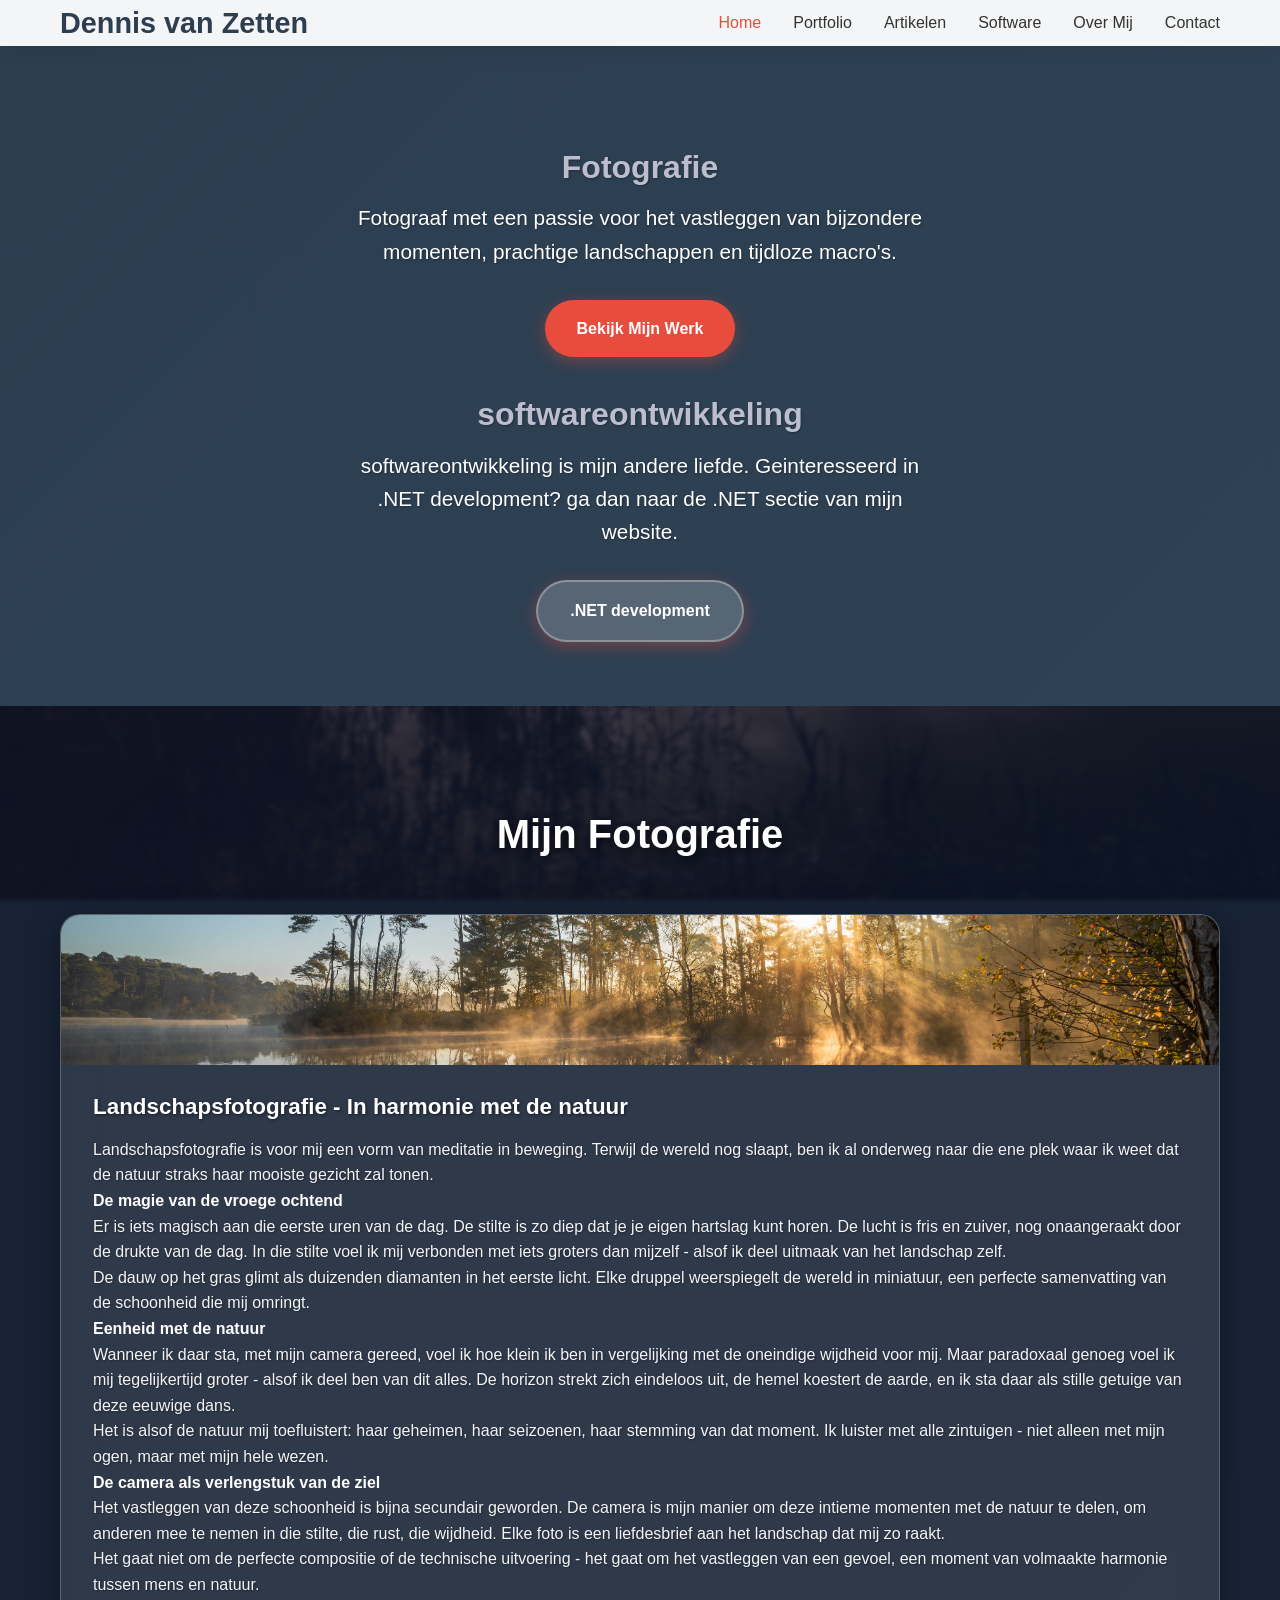
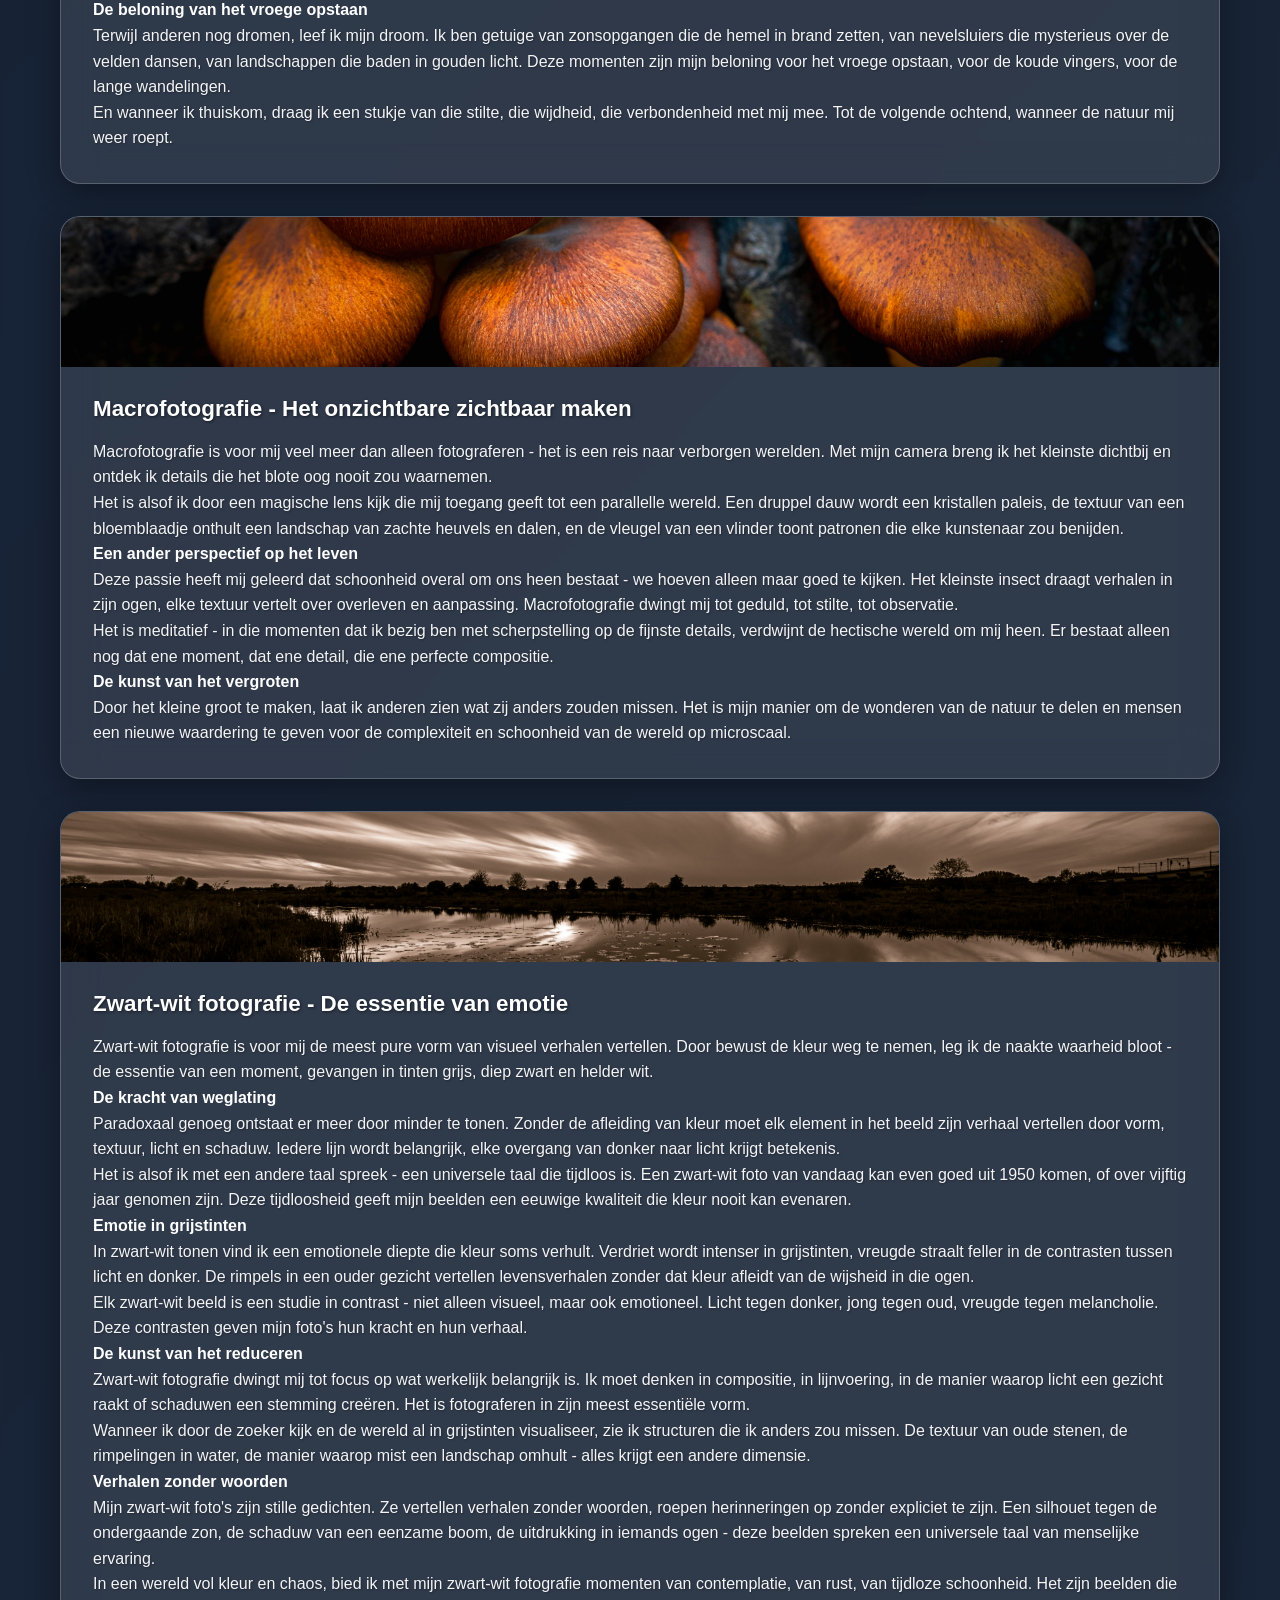
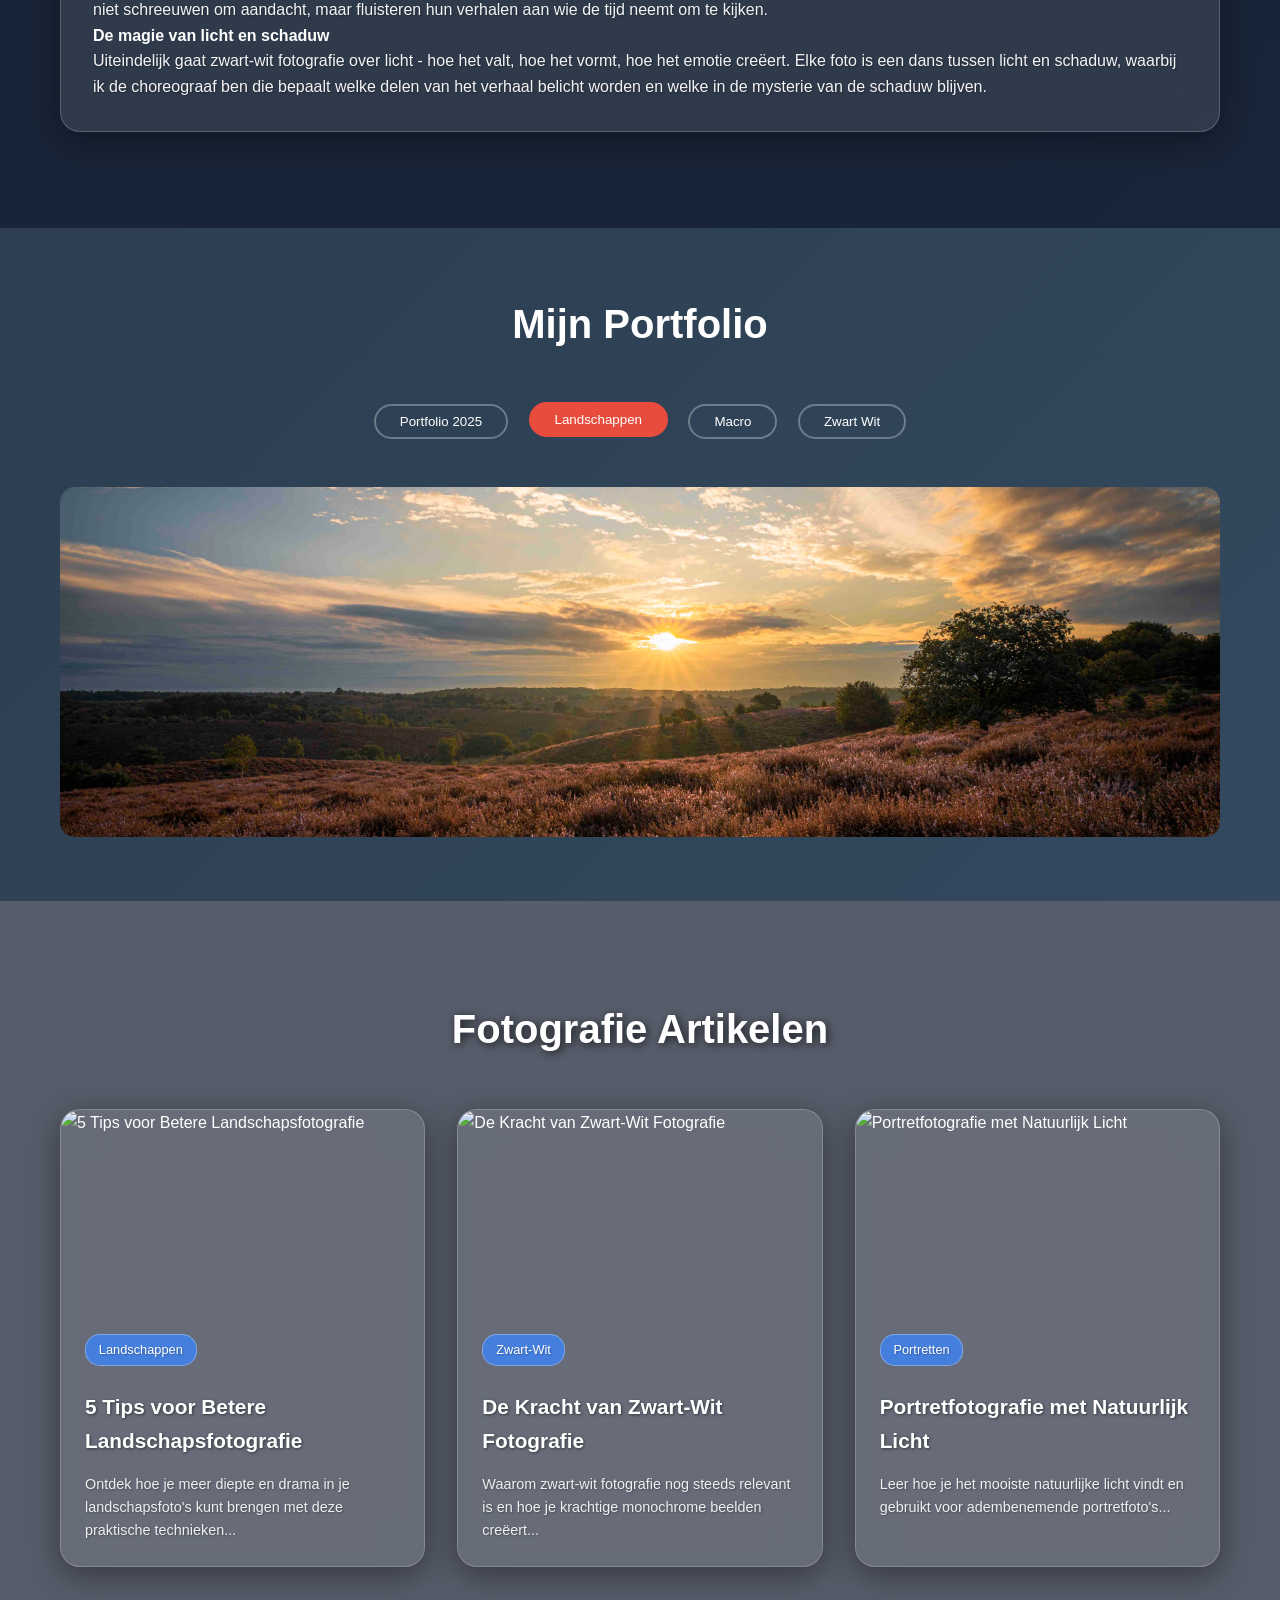
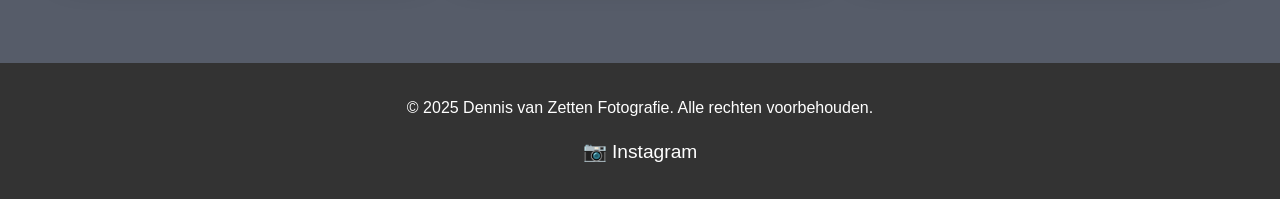
==== commit 9cbaeaa1: "update" ====
--- a/index.html
+++ b/index.html
@@ -18,6 +18,7 @@
           <li><a href="index.html" class="active">Home</a></li>
           <li><a href="#portfolio">Portfolio</a></li>
           <li><a href="artikelen.html">Artikelen</a></li>
+          <li><a href="software.html">Software</a></li>
           <li><a href="over-mij.html">Over Mij</a></li>
           <li><a href="contact.html">Contact</a></li>
         </ul>
@@ -31,13 +32,15 @@
           Fotograaf met een passie voor het vastleggen van bijzondere momenten,
           prachtige landschappen en tijdloze macro's.
         </p>
+        <div>
+          <a href="#portfolio" class="cta-button">Bekijk Mijn Werk</a>
+        </div>
         <h3>softwareontwikkeling</h3>
         <p>
           softwareontwikkeling is mijn andere liefde. Geinteresseerd in .NET
           development? ga dan naar de .NET sectie van mijn website.
         </p>
         <div>
-          <a href="#portfolio" class="cta-button">Bekijk Mijn Werk</a>
           <a href="software.html" class="cta-button cta-secondary"
             >.NET development</a
           >
@@ -47,31 +50,204 @@
 
     <section class="features photo-background">
       <div class="container">
-        <h2 class="section-title">Mijn Fotografie Expertise</h2>
+        <h2 class="section-title">Mijn Fotografie</h2>
         <div class="features-grid">
           <div class="feature-card">
-            <div class="feature-icon">🌲</div>
-            <h3>Landschapsfotografie</h3>
-            <p>
-              Nederlandse natuur vastleggen in al haar pracht - van klassieke
-              molens tot dramatische kustlijnen en serene parklandschappen.
-            </p>
+            <div class="feature-image">
+              <img
+                src="images/features/landscape.jpg"
+                alt="Landschapsfotografie"
+              />
+            </div>
+            <div class="feature-content">
+              <h3>Landschapsfotografie - In harmonie met de natuur</h3>
+              <p>
+                Landschapsfotografie is voor mij een vorm van meditatie in
+                beweging. Terwijl de wereld nog slaapt, ben ik al onderweg naar
+                die ene plek waar ik weet dat de natuur straks haar mooiste
+                gezicht zal tonen.
+              </p>
+              <h4>De magie van de vroege ochtend</h4>
+              <p>
+                Er is iets magisch aan die eerste uren van de dag. De stilte is
+                zo diep dat je je eigen hartslag kunt horen. De lucht is fris en
+                zuiver, nog onaangeraakt door de drukte van de dag. In die
+                stilte voel ik mij verbonden met iets groters dan mijzelf -
+                alsof ik deel uitmaak van het landschap zelf.
+              </p>
+              <p>
+                De dauw op het gras glimt als duizenden diamanten in het eerste
+                licht. Elke druppel weerspiegelt de wereld in miniatuur, een
+                perfecte samenvatting van de schoonheid die mij omringt.
+              </p>
+              <h4>Eenheid met de natuur</h4>
+              <p>
+                Wanneer ik daar sta, met mijn camera gereed, voel ik hoe klein
+                ik ben in vergelijking met de oneindige wijdheid voor mij. Maar
+                paradoxaal genoeg voel ik mij tegelijkertijd groter - alsof ik
+                deel ben van dit alles. De horizon strekt zich eindeloos uit, de
+                hemel koestert de aarde, en ik sta daar als stille getuige van
+                deze eeuwige dans.
+              </p>
+              <p>
+                Het is alsof de natuur mij toefluistert: haar geheimen, haar
+                seizoenen, haar stemming van dat moment. Ik luister met alle
+                zintuigen - niet alleen met mijn ogen, maar met mijn hele wezen.
+              </p>
+              <h4>De camera als verlengstuk van de ziel</h4>
+              <p>
+                Het vastleggen van deze schoonheid is bijna secundair geworden.
+                De camera is mijn manier om deze intieme momenten met de natuur
+                te delen, om anderen mee te nemen in die stilte, die rust, die
+                wijdheid. Elke foto is een liefdesbrief aan het landschap dat
+                mij zo raakt.
+              </p>
+              <p>
+                Het gaat niet om de perfecte compositie of de technische
+                uitvoering - het gaat om het vastleggen van een gevoel, een
+                moment van volmaakte harmonie tussen mens en natuur.
+              </p>
+              <h4>De beloning van het vroege opstaan</h4>
+              <p>
+                Terwijl anderen nog dromen, leef ik mijn droom. Ik ben getuige
+                van zonsopgangen die de hemel in brand zetten, van nevelsluiers
+                die mysterieus over de velden dansen, van landschappen die baden
+                in gouden licht. Deze momenten zijn mijn beloning voor het
+                vroege opstaan, voor de koude vingers, voor de lange
+                wandelingen.
+              </p>
+              <p>
+                En wanneer ik thuiskom, draag ik een stukje van die stilte, die
+                wijdheid, die verbondenheid met mij mee. Tot de volgende
+                ochtend, wanneer de natuur mij weer roept.
+              </p>
+            </div>
           </div>
           <div class="feature-card">
-            <div class="feature-icon">👤</div>
-            <h3>Portretfotografie</h3>
-            <p>
-              Persoonlijke en zakelijke portretten die karakter en
-              persoonlijkheid laten zien, zowel in de studio als op locatie.
-            </p>
+            <div class="feature-image">
+              <img src="images/features/macro.jpg" alt="Macrofotografie" />
+            </div>
+            <div class="feature-content">
+              <h3>Macrofotografie - Het onzichtbare zichtbaar maken</h3>
+              <p>
+                Macrofotografie is voor mij veel meer dan alleen fotograferen -
+                het is een reis naar verborgen werelden. Met mijn camera breng
+                ik het kleinste dichtbij en ontdek ik details die het blote oog
+                nooit zou waarnemen.
+              </p>
+              <p>
+                Het is alsof ik door een magische lens kijk die mij toegang
+                geeft tot een parallelle wereld. Een druppel dauw wordt een
+                kristallen paleis, de textuur van een bloemblaadje onthult een
+                landschap van zachte heuvels en dalen, en de vleugel van een
+                vlinder toont patronen die elke kunstenaar zou benijden.
+              </p>
+              <h4>Een ander perspectief op het leven</h4>
+              <p>
+                Deze passie heeft mij geleerd dat schoonheid overal om ons heen
+                bestaat - we hoeven alleen maar goed te kijken. Het kleinste
+                insect draagt verhalen in zijn ogen, elke textuur vertelt over
+                overleven en aanpassing. Macrofotografie dwingt mij tot geduld,
+                tot stilte, tot observatie.
+              </p>
+              <p>
+                Het is meditatief - in die momenten dat ik bezig ben met
+                scherpstelling op de fijnste details, verdwijnt de hectische
+                wereld om mij heen. Er bestaat alleen nog dat ene moment, dat
+                ene detail, die ene perfecte compositie.
+              </p>
+              <h4>De kunst van het vergroten</h4>
+              <p>
+                Door het kleine groot te maken, laat ik anderen zien wat zij
+                anders zouden missen. Het is mijn manier om de wonderen van de
+                natuur te delen en mensen een nieuwe waardering te geven voor de
+                complexiteit en schoonheid van de wereld op microscaal.
+              </p>
+            </div>
           </div>
           <div class="feature-card">
-            <div class="feature-icon">⚫</div>
-            <h3>Zwart-Wit Fotografie</h3>
-            <p>
-              Tijdloze beelden die verhalen vertellen door krachtige contrasten
-              en emotionele diepte zonder kleur.
-            </p>
+            <div class="feature-image">
+              <img
+                src="images/features/black-white.jpg"
+                alt="zwart-wit-fotografie"
+              />
+            </div>
+            <div class="feature-content">
+              <h3>Zwart-wit fotografie - De essentie van emotie</h3>
+              <p>
+                Zwart-wit fotografie is voor mij de meest pure vorm van visueel
+                verhalen vertellen. Door bewust de kleur weg te nemen, leg ik de
+                naakte waarheid bloot - de essentie van een moment, gevangen in
+                tinten grijs, diep zwart en helder wit.
+              </p>
+              <h4>De kracht van weglating</h4>
+              <p>
+                Paradoxaal genoeg ontstaat er meer door minder te tonen. Zonder
+                de afleiding van kleur moet elk element in het beeld zijn
+                verhaal vertellen door vorm, textuur, licht en schaduw. Iedere
+                lijn wordt belangrijk, elke overgang van donker naar licht
+                krijgt betekenis.
+              </p>
+              <p>
+                Het is alsof ik met een andere taal spreek - een universele taal
+                die tijdloos is. Een zwart-wit foto van vandaag kan even goed
+                uit 1950 komen, of over vijftig jaar genomen zijn. Deze
+                tijdloosheid geeft mijn beelden een eeuwige kwaliteit die kleur
+                nooit kan evenaren.
+              </p>
+              <h4>Emotie in grijstinten</h4>
+              <p>
+                In zwart-wit tonen vind ik een emotionele diepte die kleur soms
+                verhult. Verdriet wordt intenser in grijstinten, vreugde straalt
+                feller in de contrasten tussen licht en donker. De rimpels in
+                een ouder gezicht vertellen levensverhalen zonder dat kleur
+                afleidt van de wijsheid in die ogen.
+              </p>
+              <p>
+                Elk zwart-wit beeld is een studie in contrast - niet alleen
+                visueel, maar ook emotioneel. Licht tegen donker, jong tegen
+                oud, vreugde tegen melancholie. Deze contrasten geven mijn
+                foto's hun kracht en hun verhaal.
+              </p>
+              <h4>De kunst van het reduceren</h4>
+              <p>
+                Zwart-wit fotografie dwingt mij tot focus op wat werkelijk
+                belangrijk is. Ik moet denken in compositie, in lijnvoering, in
+                de manier waarop licht een gezicht raakt of schaduwen een
+                stemming creëren. Het is fotograferen in zijn meest essentiële
+                vorm.
+              </p>
+              <p>
+                Wanneer ik door de zoeker kijk en de wereld al in grijstinten
+                visualiseer, zie ik structuren die ik anders zou missen. De
+                textuur van oude stenen, de rimpelingen in water, de manier
+                waarop mist een landschap omhult - alles krijgt een andere
+                dimensie.
+              </p>
+              <h4>Verhalen zonder woorden</h4>
+              <p>
+                Mijn zwart-wit foto's zijn stille gedichten. Ze vertellen
+                verhalen zonder woorden, roepen herinneringen op zonder
+                expliciet te zijn. Een silhouet tegen de ondergaande zon, de
+                schaduw van een eenzame boom, de uitdrukking in iemands ogen -
+                deze beelden spreken een universele taal van menselijke
+                ervaring.
+              </p>
+              <p>
+                In een wereld vol kleur en chaos, bied ik met mijn zwart-wit
+                fotografie momenten van contemplatie, van rust, van tijdloze
+                schoonheid. Het zijn beelden die niet schreeuwen om aandacht,
+                maar fluisteren hun verhalen aan wie de tijd neemt om te kijken.
+              </p>
+              <h4>De magie van licht en schaduw</h4>
+              <p>
+                Uiteindelijk gaat zwart-wit fotografie over licht - hoe het
+                valt, hoe het vormt, hoe het emotie creëert. Elke foto is een
+                dans tussen licht en schaduw, waarbij ik de choreograaf ben die
+                bepaalt welke delen van het verhaal belicht worden en welke in
+                de mysterie van de schaduw blijven.
+              </p>
+            </div>
           </div>
         </div>
       </div>
--- a/styles.css
+++ b/styles.css
@@ -74,6 +74,14 @@
   text-shadow: 2px 2px 4px rgba(0, 0, 0, 0.3);
 }
 
+.hero h3 {
+  font-size: 2rem;
+  margin-bottom: 0.5rem;
+  margin-top: 2rem;
+  color: hsl(236, 15%, 77%);
+  text-shadow: 1px 1px 2px rgba(0, 0, 0, 0.3);
+}
+
 .hero p {
   font-size: 1.3rem;
   margin-bottom: 2rem;
@@ -141,48 +149,94 @@
   color: #333;
 }
 
+/* ===== FEATURES SECTIE - MET AFBEELDINGEN ===== */
 .features {
   background: white;
   padding: 4rem 0;
 }
 
 .features-grid {
-  display: grid;
-  grid-template-columns: repeat(auto-fit, minmax(300px, 1fr));
+  display: flex;
+  flex-direction: column;
   gap: 2rem;
   margin-top: 2rem;
 }
 
 .feature-card {
   background: linear-gradient(145deg, #f0f0f0, #ffffff);
-  padding: 2rem;
   border-radius: 20px;
   box-shadow: 0 8px 32px rgba(0, 0, 0, 0.1);
-  text-align: center;
   transition: transform 0.3s ease;
+  overflow: hidden;
+  min-height: 200px;
+  display: flex;
+  flex-direction: column;
 }
 
 .feature-card:hover {
   transform: translateY(-5px);
 }
 
-.feature-icon {
-  width: 80px;
-  height: 80px;
-  margin: 0 auto 1rem;
-  background: linear-gradient(135deg, #2c3e50, #34495e);
-  border-radius: 50%;
-  display: flex;
-  align-items: center;
-  justify-content: center;
-  font-size: 2rem;
-  color: white;
+/* Feature afbeelding over volledige breedte */
+.feature-image {
+  width: 100%;
+  height: 150px;
+  overflow: hidden;
+  position: relative;
+}
+
+.feature-image img {
+  width: 100%;
+  height: 100%;
+  object-fit: cover;
+  transition: transform 0.3s ease;
+}
+
+.feature-card:hover .feature-image img {
+  transform: scale(1.05);
+}
+
+/* Content onder de afbeelding */
+.feature-content {
+  padding: 1.5rem 2rem 2rem;
+  flex: 1;
+  display: flex;
+  flex-direction: column;
 }
 
 .feature-card h3 {
   color: #333;
-  margin-bottom: 1rem;
+  margin-bottom: 0.75rem;
   font-size: 1.5rem;
+  font-weight: 600;
+}
+
+.feature-card p {
+  color: #666;
+  line-height: 1.6;
+  margin: 0;
+  flex: 1;
+}
+
+/* Optionele overlay op afbeelding */
+.feature-image::after {
+  content: "";
+  position: absolute;
+  top: 0;
+  left: 0;
+  right: 0;
+  bottom: 0;
+  background: linear-gradient(
+    45deg,
+    rgba(44, 62, 80, 0.1),
+    rgba(52, 73, 94, 0.1)
+  );
+  opacity: 0;
+  transition: opacity 0.3s ease;
+}
+
+.feature-card:hover .feature-image::after {
+  opacity: 1;
 }
 
 /* ===== PORTFOLIO SECTIE ===== */
@@ -231,18 +285,25 @@
 
 /* Artikelen specifieke styling (lichte achtergrond) */
 .articles-filter .filter-btn {
-  background: white;
-  border: 2px solid #2c3e50;
-  color: #2c3e50;
-}
-
-.articles-filter .filter-btn:hover,
+  background: #f8fafc;
+  color: #475569;
+  border: 2px solid #e2e8f0;
+  padding: 0.7rem 1.5rem;
+  border-radius: 25px;
+  font-weight: 600;
+  font-size: 0.9rem;
+}
+
+.articles-filter .filter-btn:hover {
+  background: #e2e8f0;
+  color: #334155;
+}
+
 .articles-filter .filter-btn.active {
-  background: #e74c3c;
-  border-color: #e74c3c;
-  color: white;
-  transform: translateY(-2px);
-  box-shadow: 0 4px 15px rgba(231, 76, 60, 0.3);
+  background: #3b82f6;
+  color: white;
+  border-color: #3b82f6;
+  box-shadow: 0 4px 12px rgba(59, 130, 246, 0.3);
 }
 
 .portfolio-grid {
@@ -479,7 +540,7 @@
 /* ===== OVER MIJ PAGINA SPECIFIEK ===== */
 .about-content {
   background: white;
-  margin: 4rem auto 0; /* Verbeterde spacing: was -50px nu 4rem */
+  margin: 4rem auto 0;
   border-radius: 20px;
   box-shadow: 0 10px 40px rgba(0, 0, 0, 0.1);
   overflow: hidden;
@@ -779,93 +840,13 @@
   color: #e74c3c;
 }
 
-/* ===== RESPONSIVE DESIGN ===== */
-@media (max-width: 768px) {
-  .hero h1 {
-    font-size: 2.5rem;
-  }
-
-  .hero-about h1 {
-    font-size: 2.5rem;
-  }
-
-  .nav-links {
-    gap: 1rem;
-  }
-
-  .features-grid,
-  .portfolio-grid,
-  .skills-grid,
-  .passion-grid {
-    grid-template-columns: 1fr;
-  }
-
-  .portfolio-item {
-    height: 300px;
-  }
-
-  .about-content {
-    margin: 2rem auto 0; /* Minder padding op mobiel */
-  }
-
-  .about-intro {
-    grid-template-columns: 1fr;
-    text-align: center;
-    gap: 2rem;
-  }
-
-  .intro-photo {
-    order: -1;
-    max-width: 250px;
-    margin: 0 auto;
-  }
-
-  .intro-photo img {
-    height: 300px;
-  }
-
-  .timeline::before {
-    left: 20px;
-  }
-
-  .timeline-item {
-    flex-direction: column;
-    align-items: flex-start;
-  }
-
-  .timeline-content {
-    width: 100%;
-    margin-left: 40px !important;
-    text-align: left !important;
-  }
-
-  .timeline-dot {
-    left: 20px;
-  }
-
-  .lightbox-nav {
-    display: none;
-  }
-
-  .lightbox-info {
-    position: static;
-    margin-top: 1rem;
-  }
-
-  .filter-btn {
-    margin: 0.25rem;
-    padding: 0.4rem 1rem;
-  }
-
-  .social-links {
-    flex-wrap: wrap;
-  }
-}
-
-/* ===== ARTIKELEN PAGINA SPECIFIEK ===== */
+/* ========================================
+   ARTIKELEN PAGINA SPECIFIEK - NORMALE STYLING
+======================================== */
+
 .articles-intro {
   background: white;
-  padding-top: 4rem; /* Verbeterde spacing */
+  padding-top: 4rem;
 }
 
 .articles-filter {
@@ -875,6 +856,13 @@
   text-align: center;
 }
 
+.articles-filter .container {
+  display: flex;
+  justify-content: center;
+  flex-wrap: wrap;
+  gap: 1rem;
+}
+
 .articles-grid-section {
   background: white;
 }
@@ -885,28 +873,50 @@
   gap: 2rem;
 }
 
-.article-card {
-  background: white;
+/* NORMALE ARTIKEL KAARTEN (NIET PHOTO-BACKGROUND) */
+.articles-grid-section:not(.photo-background) .article-card {
+  background: white !important;
+  color: #333 !important;
+  border: 1px solid #e5e7eb !important;
+  box-shadow: 0 4px 6px rgba(0, 0, 0, 0.1) !important;
   border-radius: 15px;
   overflow: hidden;
-  box-shadow: 0 4px 20px rgba(0, 0, 0, 0.1);
   transition: all 0.3s ease;
-  border: 1px solid #f0f0f0;
-}
-
-.article-card:hover {
-  transform: translateY(-5px);
-  box-shadow: 0 8px 30px rgba(0, 0, 0, 0.15);
+  display: flex;
+  flex-direction: column;
+  padding: 0;
+}
+
+.articles-grid-section:not(.photo-background) .article-card:hover {
+  box-shadow: 0 8px 25px rgba(0, 0, 0, 0.15) !important;
+  transform: translateY(-5px) !important;
+}
+
+.article-image {
+  width: 100%;
+  height: 200px;
+  overflow: hidden;
 }
 
 .article-image img {
   width: 100%;
-  height: 200px;
+  height: 100%;
   object-fit: cover;
+  transition: transform 0.3s ease;
+}
+
+.articles-grid-section:not(.photo-background)
+  .article-card:hover
+  .article-image
+  img {
+  transform: scale(1.05);
 }
 
 .article-content {
   padding: 1.5rem;
+  flex: 1;
+  display: flex;
+  flex-direction: column;
 }
 
 .article-meta {
@@ -917,151 +927,257 @@
 }
 
 .article-category {
-  padding: 0.3rem 0.8rem;
+  padding: 0.4rem 0.8rem;
   border-radius: 15px;
   font-size: 0.8rem;
-  font-weight: bold;
-  color: white;
+  font-weight: 600;
+  text-transform: uppercase;
+  letter-spacing: 0.5px;
+}
+
+/* Category specific colors */
+.article-category.dotnet {
+  background: #3b82f6 !important;
+  color: white !important;
 }
 
 .article-category.fotografie {
-  background: #e74c3c;
-}
-
-.article-category.dotnet {
-  background: #2c3e50;
+  background: #ec4899 !important;
+  color: white !important;
 }
 
 .article-category.workflow {
-  background: #2ecc71;
-}
-
-.article-date {
-  color: #666;
-  font-size: 0.85rem;
-}
-
-.article-title {
-  font-size: 1.3rem;
-  margin-bottom: 0.5rem;
-  color: #333;
-  line-height: 1.3;
-}
-
-.article-excerpt {
-  color: #666;
+  background: #10b981 !important;
+  color: white !important;
+}
+
+.articles-grid-section:not(.photo-background) .article-date {
+  color: #6b7280 !important;
+  font-size: 0.9rem;
+  font-weight: 500;
+}
+
+/* Article content text voor normale pagina */
+.articles-grid-section:not(.photo-background) .article-title {
+  color: #1f2937 !important;
+  font-size: 1.4rem !important;
+  font-weight: 700 !important;
+  line-height: 1.3 !important;
+  margin: 1rem 0 !important;
+  text-shadow: none !important;
+}
+
+.articles-grid-section:not(.photo-background) .article-excerpt {
+  color: #4b5563 !important;
+  line-height: 1.6 !important;
+  margin-bottom: 1.5rem !important;
+  text-shadow: none !important;
   font-size: 0.95rem;
-  margin-bottom: 1rem;
-  line-height: 1.5;
-}
-
-.article-content-preview {
-  display: none;
-  margin: 1.5rem 0;
-  padding-top: 1rem;
-  border-top: 1px solid #eee;
-}
-
-.article-content-preview h3 {
-  color: #333;
-  margin-bottom: 1rem;
-  font-size: 1.1rem;
-}
-
-.article-content-preview p {
-  color: #666;
-  margin-bottom: 1rem;
-  line-height: 1.6;
-}
-
-.article-content-preview ul {
-  margin: 1rem 0;
-  padding-left: 1.5rem;
-}
-
-.article-content-preview li {
-  color: #666;
-  margin-bottom: 0.5rem;
-  line-height: 1.5;
-}
-
-.code-block {
-  background: #f8f9fa;
-  border: 1px solid #e9ecef;
+}
+
+/* Article actions & tags voor normale pagina */
+.article-actions {
+  display: flex;
+  justify-content: space-between;
+  align-items: flex-end;
+  flex-wrap: wrap;
+  gap: 1rem;
+  margin-top: auto;
+}
+
+.read-more-btn {
+  background: #3b82f6;
+  color: white !important;
+  padding: 0.6rem 1.2rem;
   border-radius: 8px;
-  padding: 1rem;
-  margin: 1rem 0;
-  overflow-x: auto;
-}
-
-.code-block pre {
-  margin: 0;
-  font-family: "Courier New", monospace;
+  text-decoration: none;
+  font-weight: 600;
   font-size: 0.9rem;
-  line-height: 1.4;
-}
-
-.article-actions {
+  transition: all 0.3s ease;
+  white-space: nowrap;
+  border: none;
+  cursor: pointer;
+}
+
+.read-more-btn:hover {
+  background: #2563eb;
+  transform: translateY(-1px);
+  box-shadow: 0 4px 12px rgba(59, 130, 246, 0.4);
+}
+
+.article-tags {
+  display: flex;
+  flex-wrap: wrap;
+  gap: 0.5rem;
+  margin-top: 0.5rem;
+}
+
+.articles-grid-section:not(.photo-background) .article-tags .tag {
+  background: #f3f4f6 !important;
+  color: #374151 !important;
+  padding: 0.3rem 0.7rem;
+  border-radius: 12px;
+  font-size: 0.75rem;
+  font-weight: 500;
+  border: 1px solid #e5e7eb;
+}
+
+.articles-grid-section:not(.photo-background) .article-tags .tag:hover {
+  background: #e5e7eb !important;
+}
+
+/* Article counter styling */
+.article-counter {
+  background: rgba(255, 255, 255, 0.9);
+  padding: 0.5rem 1rem;
+  border-radius: 20px;
+  display: inline-block;
+  backdrop-filter: blur(10px);
+  border: 1px solid rgba(255, 255, 255, 0.3);
+}
+
+/* ========================================
+   SOFTWARE PAGINA ARTIKELEN - PHOTO BACKGROUND STYLING
+======================================== */
+
+/* Software pagina artikelen MOETEN glass-morphism styling behouden */
+.articles-section.photo-background .article-card {
+  background: rgba(255, 255, 255, 0.1) !important;
+  backdrop-filter: blur(20px) !important;
+  border: 1px solid rgba(255, 255, 255, 0.2) !important;
+  border-radius: 20px !important;
+  padding: 0 !important;
+  overflow: hidden;
+  transition: all 0.3s ease;
+  box-shadow: 0 8px 32px rgba(0, 0, 0, 0.4) !important;
+  color: white !important;
+  display: flex;
+  flex-direction: column;
+}
+
+.articles-section.photo-background .article-card:hover {
+  transform: translateY(-10px) scale(1.02);
+  background: rgba(255, 255, 255, 0.15) !important;
+  box-shadow: 0 15px 50px rgba(0, 0, 0, 0.6) !important;
+}
+
+/* Article Header op photo background */
+.articles-section.photo-background .article-header {
   display: flex;
   justify-content: space-between;
   align-items: center;
-  margin-top: 1.5rem;
-}
-
-.read-more-btn {
-  background: #2c3e50;
-  color: white;
-  border: none;
-  padding: 0.5rem 1.5rem;
-  border-radius: 25px;
-  cursor: pointer;
-  font-weight: bold;
-  transition: background 0.3s ease;
-}
-
-.read-more-btn:hover {
-  background: #1a252f;
-}
-
-.article-tags {
-  display: flex;
+  padding: 1.5rem 1.5rem 0;
+  margin-bottom: 1rem;
+}
+
+.articles-section.photo-background .article-category {
+  background: rgba(59, 130, 246, 0.8) !important;
+  color: white !important;
+  padding: 0.4rem 0.8rem;
+  border-radius: 15px;
+  font-size: 0.8rem;
+  font-weight: 600;
+  text-transform: uppercase;
+  letter-spacing: 0.5px;
+  border: 1px solid rgba(255, 255, 255, 0.3);
+  backdrop-filter: blur(10px);
+}
+
+.articles-section.photo-background .article-date {
+  color: rgba(255, 255, 255, 0.8) !important;
+  font-size: 0.9rem;
+  font-weight: 500;
+}
+
+/* Article Content op photo background */
+.articles-section.photo-background .article-content {
+  padding: 0 1.5rem 1rem;
+  flex: 1;
+  display: flex;
+  flex-direction: column;
+}
+
+.articles-section.photo-background .article-title {
+  color: white !important;
+  font-size: 1.4rem !important;
+  font-weight: 700 !important;
+  margin: 0 0 1rem 0 !important;
+  line-height: 1.3;
+  text-shadow: 1px 1px 3px rgba(0, 0, 0, 0.5) !important;
+}
+
+.articles-section.photo-background .article-excerpt {
+  color: rgba(255, 255, 255, 0.9) !important;
+  line-height: 1.6 !important;
+  margin-bottom: 1.5rem;
+  text-shadow: 1px 1px 2px rgba(0, 0, 0, 0.3) !important;
+  font-size: 0.95rem;
+}
+
+/* Article Tags op photo background */
+.articles-section.photo-background .article-tags {
+  display: flex;
+  flex-wrap: wrap;
   gap: 0.5rem;
-  flex-wrap: wrap;
-}
-
-.tag {
-  background: #f8f9fa;
-  color: #666;
-  padding: 0.2rem 0.6rem;
+  margin-bottom: 1rem;
+}
+
+.articles-section.photo-background .article-tags .tag {
+  background: rgba(255, 255, 255, 0.2) !important;
+  color: rgba(255, 255, 255, 0.9) !important;
+  padding: 0.3rem 0.6rem;
   border-radius: 12px;
-  font-size: 0.8rem;
-  border: 1px solid #e9ecef;
-}
-
-@media (max-width: 768px) {
-  .articles-intro {
-    padding-top: 2rem; /* Minder padding op mobiel */
-  }
-
-  .articles-grid {
-    grid-template-columns: 1fr;
-  }
-
-  .article-actions {
-    flex-direction: column;
-    gap: 1rem;
-    align-items: flex-start;
-  }
-
-  .article-tags {
-    width: 100%;
-  }
+  font-size: 0.75rem;
+  font-weight: 500;
+  border: 1px solid rgba(255, 255, 255, 0.1);
+}
+
+/* Article Footer op photo background */
+.articles-section.photo-background .article-footer {
+  display: flex;
+  justify-content: space-between;
+  align-items: center;
+  padding: 1rem 1.5rem 1.5rem;
+  border-top: 1px solid rgba(255, 255, 255, 0.1);
+  margin-top: auto;
+}
+
+.articles-section.photo-background .read-time {
+  color: rgba(255, 255, 255, 0.7) !important;
+  font-size: 0.9rem;
+}
+
+.articles-section.photo-background .read-more {
+  color: #60a5fa !important;
+  text-decoration: none;
+  font-weight: 600;
+  font-size: 0.9rem;
+  transition: color 0.3s ease;
+}
+
+.articles-section.photo-background .read-more:hover {
+  color: #93c5fd !important;
+}
+
+/* Articles CTA op photo background */
+.articles-section.photo-background .articles-cta {
+  text-align: center;
+  margin-top: 4rem;
+  padding-top: 3rem;
+  border-top: 1px solid rgba(255, 255, 255, 0.2);
+}
+
+.articles-section.photo-background .articles-cta p {
+  color: rgba(255, 255, 255, 0.9) !important;
+  font-size: 1.1rem;
+  margin-bottom: 1.5rem;
+  text-shadow: 1px 1px 2px rgba(0, 0, 0, 0.3);
 }
 
 /* ===== CONTACT PAGINA SPECIFIEK ===== */
 .contact-intro {
   background: white;
-  padding-top: 4rem; /* Verbeterde spacing */
+  padding-top: 4rem;
 }
 
 .contact-intro-grid {
@@ -1361,74 +1477,19 @@
   line-height: 1.5;
 }
 
-/* Responsive aanpassingen */
-@media (max-width: 768px) {
-  .contact-intro {
-    padding-top: 2rem; /* Minder padding op mobiel */
-  }
-
-  .contact-intro-grid {
-    grid-template-columns: 1fr;
-    gap: 2rem;
-  }
-
-  .contact-method {
-    flex-direction: column;
-    text-align: center;
-    gap: 0.5rem;
-  }
-
-  .response-card {
-    flex-direction: column;
-    text-align: center;
-    gap: 1rem;
-  }
-
-  .success-card {
-    flex-direction: column;
-    text-align: center;
-    gap: 1rem;
-  }
-
-  .faq-grid {
-    grid-template-columns: 1fr;
-  }
-
-  .contact-form-container {
-    padding: 1.5rem;
-  }
-
-  .form-group input,
-  .form-group select,
-  .form-group textarea {
-    padding: 0.875rem;
-    font-size: 16px;
-  }
-
-  .submit-btn {
-    max-width: none;
-  }
-
-  .checkbox-group {
-    align-items: center !important;
-  }
-}
-
 /* ========================================
    GEDEELDE PHOTO BACKGROUND STYLING
-   Gebruik: voeg class "photo-background" toe aan elke sectie
 ======================================== */
 
 .photo-background {
   background-size: cover;
   background-position: center;
-  background-attachment: fixed; /* Parallax effect */
+  background-attachment: fixed;
   position: relative;
   padding: 6rem 0;
   min-height: 600px;
 }
 
-/* Donkere overlay voor alle photo-background secties */
 .photo-background::before {
   content: "";
   position: absolute;
@@ -1441,13 +1502,11 @@
   z-index: 1;
 }
 
-/* Container altijd boven overlay */
 .photo-background .container {
   position: relative;
   z-index: 2;
 }
 
-/* Titels op donkere achtergrond */
 .photo-background .section-title {
   color: white !important;
   text-shadow: 2px 2px 8px rgba(0, 0, 0, 0.7);
@@ -1456,11 +1515,7 @@
   font-weight: bold;
 }
 
-/* ========================================
-   SPECIFIEKE ACHTERGROND AFBEELDINGEN
-======================================== */
-
-/* Features sectie - roze/blauw gradient */
+/* SPECIFIEKE ACHTERGROND AFBEELDINGEN */
 .features.photo-background {
   background-image: linear-gradient(
       135deg,
@@ -1470,7 +1525,6 @@
     url("images/backgrounds/features-bg.jpg");
 }
 
-/* Recent posts sectie - paars/roze gradient */
 .recent-posts.photo-background {
   background-image: linear-gradient(
       135deg,
@@ -1480,17 +1534,98 @@
     url("images/backgrounds/articles-bg.jpg");
 }
 
-/* Andere secties kunnen je later makkelijk toevoegen:
-.hero.photo-background {
-  background-image: url('images/backgrounds/hero-bg.jpg');
-}
-*/
-
-/* ========================================
-   GLASS-MORPHISM KAARTEN
-======================================== */
-
-.photo-background .feature-card,
+.articles-section.photo-background {
+  background-image: linear-gradient(
+      135deg,
+      rgba(30, 58, 138, 0.1),
+      rgba(79, 70, 229, 0.1)
+    ),
+    url("images/backgrounds/software-bg.jpg");
+}
+
+/* PHOTO BACKGROUND FEATURE CARDS MET AFBEELDINGEN */
+.photo-background .feature-card {
+  background: rgba(255, 255, 255, 0.1) !important;
+  backdrop-filter: blur(20px);
+  border: 1px solid rgba(255, 255, 255, 0.2) !important;
+  border-radius: 20px;
+  box-shadow: 0 8px 32px rgba(0, 0, 0, 0.4) !important;
+  transition: all 0.3s ease;
+  color: white;
+  overflow: hidden;
+  min-height: 250px;
+  display: flex;
+  flex-direction: column;
+}
+
+.photo-background .feature-card:hover {
+  background: rgba(255, 255, 255, 0.2) !important;
+  transform: translateY(-10px) scale(1.02);
+  box-shadow: 0 15px 50px rgba(0, 0, 0, 0.6) !important;
+}
+
+.photo-background .feature-image {
+  width: 100%;
+  height: 150px;
+  overflow: hidden;
+  position: relative;
+}
+
+.photo-background .feature-image img {
+  width: 100%;
+  height: 100%;
+  object-fit: cover;
+  transition: transform 0.3s ease;
+}
+
+.photo-background .feature-card:hover .feature-image img {
+  transform: scale(1.05);
+}
+
+.photo-background .feature-image::after {
+  content: "";
+  position: absolute;
+  top: 0;
+  left: 0;
+  right: 0;
+  bottom: 0;
+  background: linear-gradient(
+    45deg,
+    rgba(44, 62, 80, 0.2),
+    rgba(52, 73, 94, 0.2)
+  );
+  opacity: 0;
+  transition: opacity 0.3s ease;
+}
+
+.photo-background .feature-card:hover .feature-image::after {
+  opacity: 1;
+}
+
+.photo-background .feature-content {
+  padding: 1.5rem 2rem 2rem;
+  flex: 1;
+  display: flex;
+  flex-direction: column;
+}
+
+.photo-background .feature-card h3 {
+  color: white !important;
+  font-size: 1.4rem;
+  font-weight: 600;
+  margin-bottom: 0.75rem;
+  text-shadow: 1px 1px 3px rgba(0, 0, 0, 0.5);
+}
+
+.photo-background .feature-card p {
+  color: rgba(255, 255, 255, 0.95) !important;
+  line-height: 1.6;
+  text-shadow: 1px 1px 2px rgba(0, 0, 0, 0.3);
+  margin: 0;
+  flex: 1;
+}
+
+/* GLASS-MORPHISM KAARTEN OP PHOTO BACKGROUND - POST CARDS */
 .photo-background .post-card {
   background: rgba(255, 255, 255, 0.1) !important;
   backdrop-filter: blur(20px);
@@ -1501,42 +1636,12 @@
   color: white;
 }
 
-/* Hover effects voor alle kaarten */
-.photo-background .feature-card:hover,
 .photo-background .post-card:hover {
   background: rgba(255, 255, 255, 0.2) !important;
   transform: translateY(-10px) scale(1.02);
   box-shadow: 0 15px 50px rgba(0, 0, 0, 0.6) !important;
 }
 
-/* ========================================
-   TEKST STYLING OP DONKERE ACHTERGROND
-======================================== */
-
-/* Feature cards tekst */
-.photo-background .feature-card h3 {
-  color: white !important;
-  font-size: 1.4rem;
-  font-weight: 600;
-  margin-bottom: 1rem;
-  text-shadow: 1px 1px 3px rgba(0, 0, 0, 0.5);
-}
-
-.photo-background .feature-card p {
-  color: rgba(255, 255, 255, 0.95) !important;
-  line-height: 1.6;
-  text-shadow: 1px 1px 2px rgba(0, 0, 0, 0.3);
-}
-
-.photo-background .feature-icon {
-  font-size: 3.5rem;
-  margin-bottom: 1.5rem;
-  text-shadow: 2px 2px 4px rgba(0, 0, 0, 0.5);
-  display: block;
-  opacity: 0.9;
-}
-
-/* Post cards tekst */
 .photo-background .post-content {
   padding: 1.5rem;
   color: white;
@@ -1565,9 +1670,339 @@
 }
 
 /* ========================================
-   ANIMATIES
+   SOFTWARE DEVELOPMENT PAGE STYLING
 ======================================== */
 
+.tech-stack {
+  padding: 4rem 0;
+  background: linear-gradient(135deg, #f8fafc 0%, #e2e8f0 100%);
+}
+
+.tech-categories {
+  display: grid;
+  grid-template-columns: repeat(auto-fit, minmax(280px, 1fr));
+  gap: 2rem;
+  margin-top: 3rem;
+}
+
+.tech-category {
+  background: white;
+  padding: 2rem;
+  border-radius: 15px;
+  box-shadow: 0 4px 20px rgba(0, 0, 0, 0.08);
+  transition: transform 0.3s ease;
+}
+
+.tech-category:hover {
+  transform: translateY(-5px);
+}
+
+.tech-category h3 {
+  font-size: 1.4rem;
+  margin-bottom: 1.5rem;
+  color: #1e293b;
+  font-weight: 600;
+}
+
+.tech-tags {
+  display: flex;
+  flex-wrap: wrap;
+  gap: 0.8rem;
+}
+
+.tech-tag {
+  background: linear-gradient(135deg, #3b82f6, #1d4ed8);
+  color: white;
+  padding: 0.5rem 1rem;
+  border-radius: 25px;
+  font-size: 0.85rem;
+  font-weight: 500;
+  transition: all 0.3s ease;
+}
+
+.tech-tag:hover {
+  transform: scale(1.05);
+  background: linear-gradient(135deg, #1d4ed8, #1e40af);
+}
+
+/* SOFTWARE PAGINA - SPECIFIEKE 6-GRID LAYOUT MET AFBEELDINGEN */
+.features.photo-background.expertise-features .features-grid {
+  display: grid !important;
+  grid-template-columns: repeat(auto-fit, minmax(300px, 1fr)) !important;
+  gap: 2rem;
+  margin-top: 2rem;
+}
+
+.features.photo-background.expertise-features .feature-card {
+  display: flex !important;
+  flex-direction: column !important;
+  text-align: center !important;
+  min-height: auto !important;
+  padding: 0 !important;
+}
+
+.features.photo-background.expertise-features .feature-image {
+  width: 100%;
+  height: 120px;
+  margin: 0 !important;
+}
+
+.features.photo-background.expertise-features .feature-content {
+  flex: 1;
+  padding: 1.5rem 2rem 2rem;
+  text-align: center;
+}
+
+/* ===== RESPONSIVE DESIGN ===== */
+@media (max-width: 768px) {
+  .hero h1 {
+    font-size: 2.5rem;
+  }
+
+  .hero h3 {
+    font-size: 1.5rem;
+  }
+
+  .hero-about h1 {
+    font-size: 2.5rem;
+  }
+
+  .nav-links {
+    gap: 1rem;
+  }
+
+  .portfolio-grid,
+  .skills-grid,
+  .passion-grid {
+    grid-template-columns: 1fr;
+  }
+
+  .portfolio-item {
+    height: 300px;
+  }
+
+  .about-content {
+    margin: 2rem auto 0;
+  }
+
+  .about-intro {
+    grid-template-columns: 1fr;
+    text-align: center;
+    gap: 2rem;
+  }
+
+  .intro-photo {
+    order: -1;
+    max-width: 250px;
+    margin: 0 auto;
+  }
+
+  .intro-photo img {
+    height: 300px;
+  }
+
+  .timeline::before {
+    left: 20px;
+  }
+
+  .timeline-item {
+    flex-direction: column;
+    align-items: flex-start;
+  }
+
+  .timeline-content {
+    width: 100%;
+    margin-left: 40px !important;
+    text-align: left !important;
+  }
+
+  .timeline-dot {
+    left: 20px;
+  }
+
+  .lightbox-nav {
+    display: none;
+  }
+
+  .lightbox-info {
+    position: static;
+    margin-top: 1rem;
+  }
+
+  .filter-btn {
+    margin: 0.25rem;
+    padding: 0.4rem 1rem;
+  }
+
+  .social-links {
+    flex-wrap: wrap;
+  }
+
+  .articles-intro {
+    padding-top: 2rem;
+  }
+
+  .articles-grid {
+    grid-template-columns: 1fr;
+  }
+
+  .article-actions {
+    flex-direction: column;
+    gap: 1rem;
+    align-items: flex-start;
+  }
+
+  .article-tags {
+    width: 100%;
+  }
+
+  .contact-intro {
+    padding-top: 2rem;
+  }
+
+  .contact-intro-grid {
+    grid-template-columns: 1fr;
+    gap: 2rem;
+  }
+
+  .contact-method {
+    flex-direction: column;
+    text-align: center;
+    gap: 0.5rem;
+  }
+
+  .response-card {
+    flex-direction: column;
+    text-align: center;
+    gap: 1rem;
+  }
+
+  .success-card {
+    flex-direction: column;
+    text-align: center;
+    gap: 1rem;
+  }
+
+  .faq-grid {
+    grid-template-columns: 1fr;
+  }
+
+  .contact-form-container {
+    padding: 1.5rem;
+  }
+
+  .form-group input,
+  .form-group select,
+  .form-group textarea {
+    padding: 0.875rem;
+    font-size: 16px;
+  }
+
+  .submit-btn {
+    max-width: none;
+  }
+
+  .checkbox-group {
+    align-items: center !important;
+  }
+
+  .photo-background {
+    background-attachment: scroll;
+    padding: 4rem 0;
+  }
+
+  .photo-background .section-title {
+    font-size: 2rem;
+    margin-bottom: 2rem;
+  }
+
+  .tech-categories {
+    grid-template-columns: 1fr;
+    gap: 1.5rem;
+  }
+
+  .articles-filter .container {
+    flex-direction: column;
+    align-items: center;
+  }
+
+  .filter-btn {
+    min-width: 200px;
+  }
+
+  .articles-section.photo-background .article-header {
+    flex-direction: column;
+    align-items: flex-start;
+    gap: 0.5rem;
+  }
+
+  .articles-section.photo-background .articles-grid {
+    grid-template-columns: 1fr;
+    gap: 1.5rem;
+  }
+
+  /* RESPONSIVE VOOR FEATURE CARDS - MET AFBEELDINGEN */
+  .features-grid {
+    gap: 1.5rem;
+  }
+
+  .feature-image {
+    height: 120px;
+  }
+
+  .photo-background .feature-image {
+    height: 120px;
+  }
+}
+
+@media (max-width: 480px) {
+  .photo-background {
+    padding: 3rem 0;
+  }
+
+  .photo-background .features-grid,
+  .photo-background .posts-grid {
+    gap: 1.5rem;
+  }
+
+  .articles-section.photo-background .article-card {
+    margin: 0 -1rem;
+  }
+
+  .feature-card {
+    min-height: auto;
+  }
+
+  .photo-background .feature-card {
+    min-height: auto;
+  }
+
+  .feature-image {
+    height: 100px;
+  }
+
+  .photo-background .feature-image {
+    height: 100px;
+  }
+
+  .feature-content {
+    padding: 1rem 1.5rem 1.5rem;
+  }
+
+  .photo-background .feature-content {
+    padding: 1rem 1.5rem 1.5rem;
+  }
+
+  .feature-card h3 {
+    font-size: 1.3rem;
+  }
+
+  .photo-background .feature-card h3 {
+    font-size: 1.3rem;
+  }
+}
+
+/* ===== ANIMATIES VOOR AFBEELDING LAYOUT ===== */
 @keyframes fadeInUp {
   from {
     opacity: 0;
@@ -1579,57 +2014,45 @@
   }
 }
 
+.feature-card,
 .photo-background .feature-card,
-.photo-background .post-card {
+.photo-background .post-card,
+.articles-section.photo-background .article-card {
   animation: fadeInUp 0.6s ease forwards;
 }
 
+.feature-card:nth-child(1),
 .photo-background .feature-card:nth-child(1),
-.photo-background .post-card:nth-child(1) {
+.photo-background .post-card:nth-child(1),
+.articles-section.photo-background .article-card:nth-child(1) {
   animation-delay: 0.1s;
 }
+
+.feature-card:nth-child(2),
 .photo-background .feature-card:nth-child(2),
-.photo-background .post-card:nth-child(2) {
+.photo-background .post-card:nth-child(2),
+.articles-section.photo-background .article-card:nth-child(2) {
   animation-delay: 0.2s;
 }
+
+.feature-card:nth-child(3),
 .photo-background .feature-card:nth-child(3),
-.photo-background .post-card:nth-child(3) {
+.photo-background .post-card:nth-child(3),
+.articles-section.photo-background .article-card:nth-child(3) {
   animation-delay: 0.3s;
 }
 
-/* ========================================
-   RESPONSIVE DESIGN
-======================================== */
-
-@media (max-width: 768px) {
-  .photo-background {
-    background-attachment: scroll; /* Beter voor mobiel */
-    padding: 4rem 0;
-  }
-
-  .photo-background .section-title {
-    font-size: 2rem;
-    margin-bottom: 2rem;
-  }
-
-  .photo-background .feature-card,
-  .photo-background .post-card {
-    padding: 1.5rem;
-  }
-
-  .photo-background .feature-icon {
-    font-size: 2.5rem;
-    margin-bottom: 1rem;
-  }
-}
-
-@media (max-width: 480px) {
-  .photo-background {
-    padding: 3rem 0;
-  }
-
-  .photo-background .features-grid,
-  .photo-background .posts-grid {
-    gap: 1.5rem;
-  }
-}
+.feature-card:nth-child(4),
+.photo-background .feature-card:nth-child(4) {
+  animation-delay: 0.4s;
+}
+
+.feature-card:nth-child(5),
+.photo-background .feature-card:nth-child(5) {
+  animation-delay: 0.5s;
+}
+
+.feature-card:nth-child(6),
+.photo-background .feature-card:nth-child(6) {
+  animation-delay: 0.6s;
+}
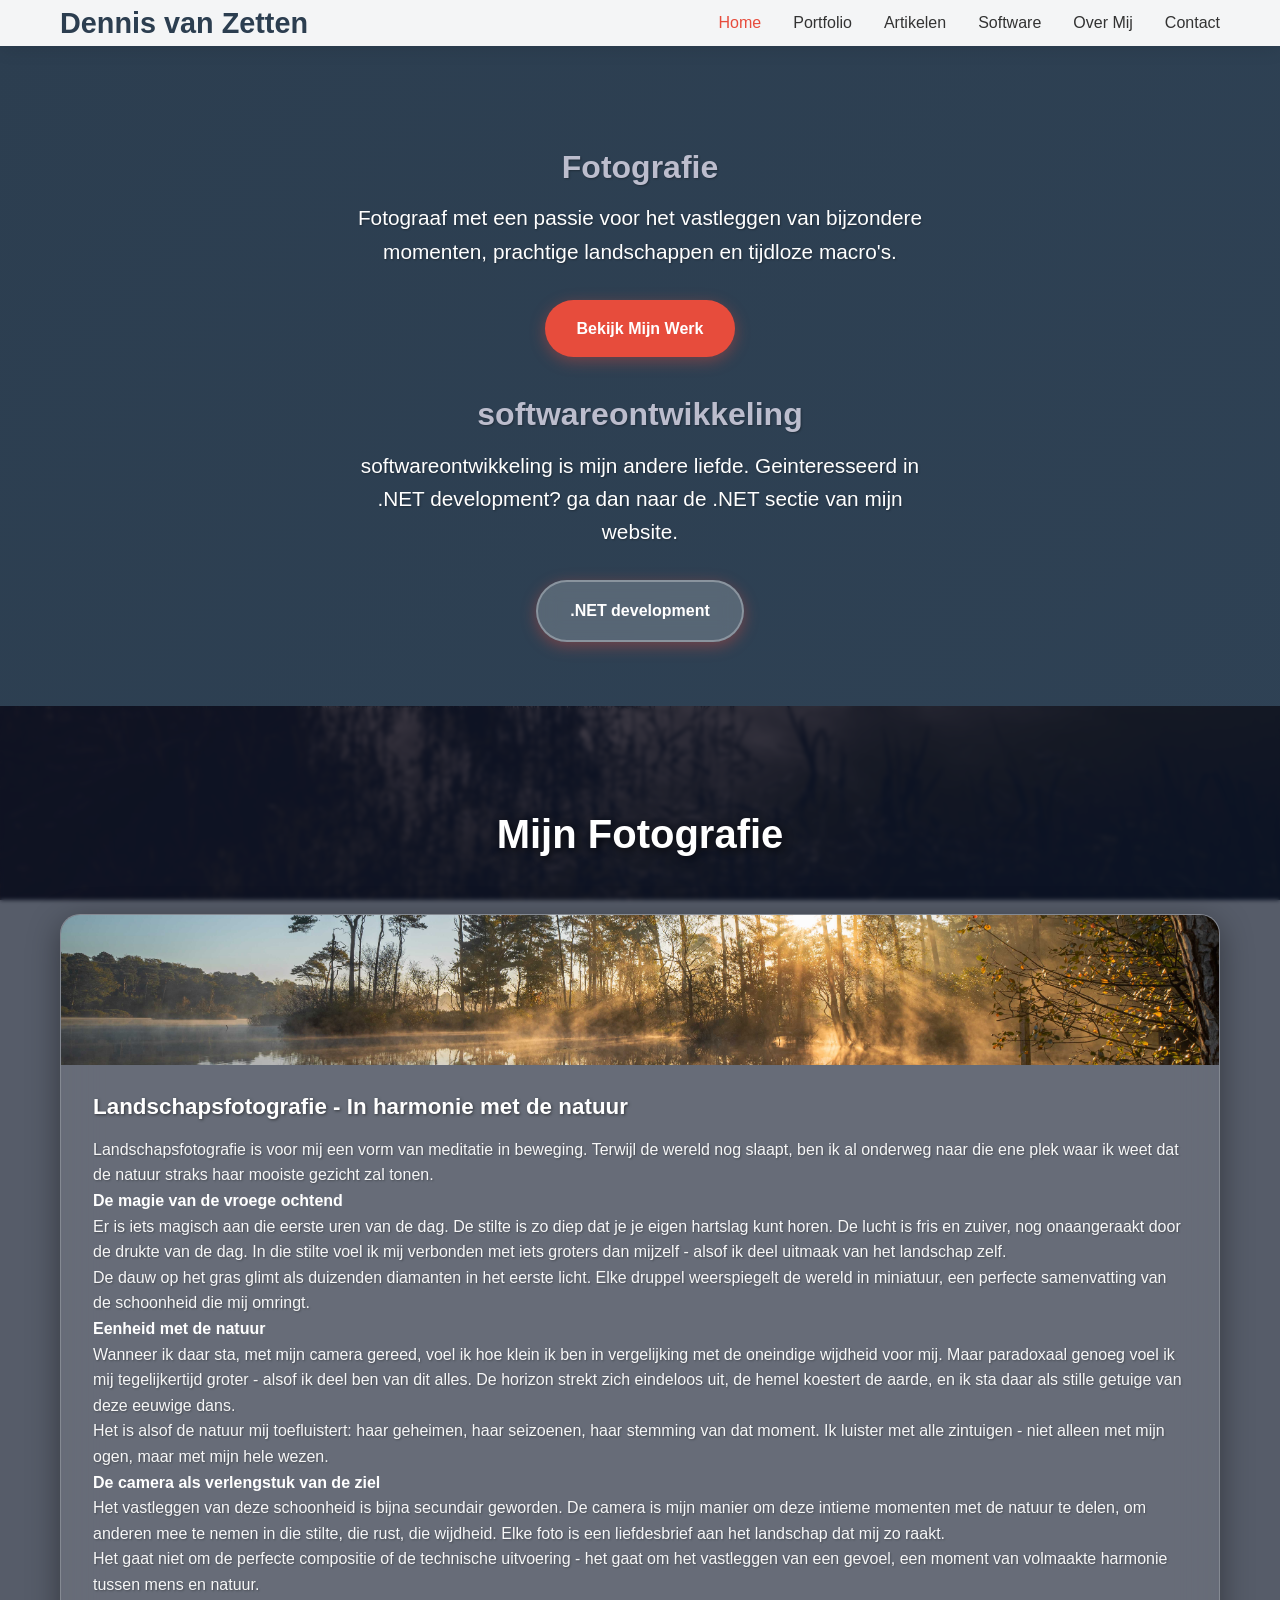
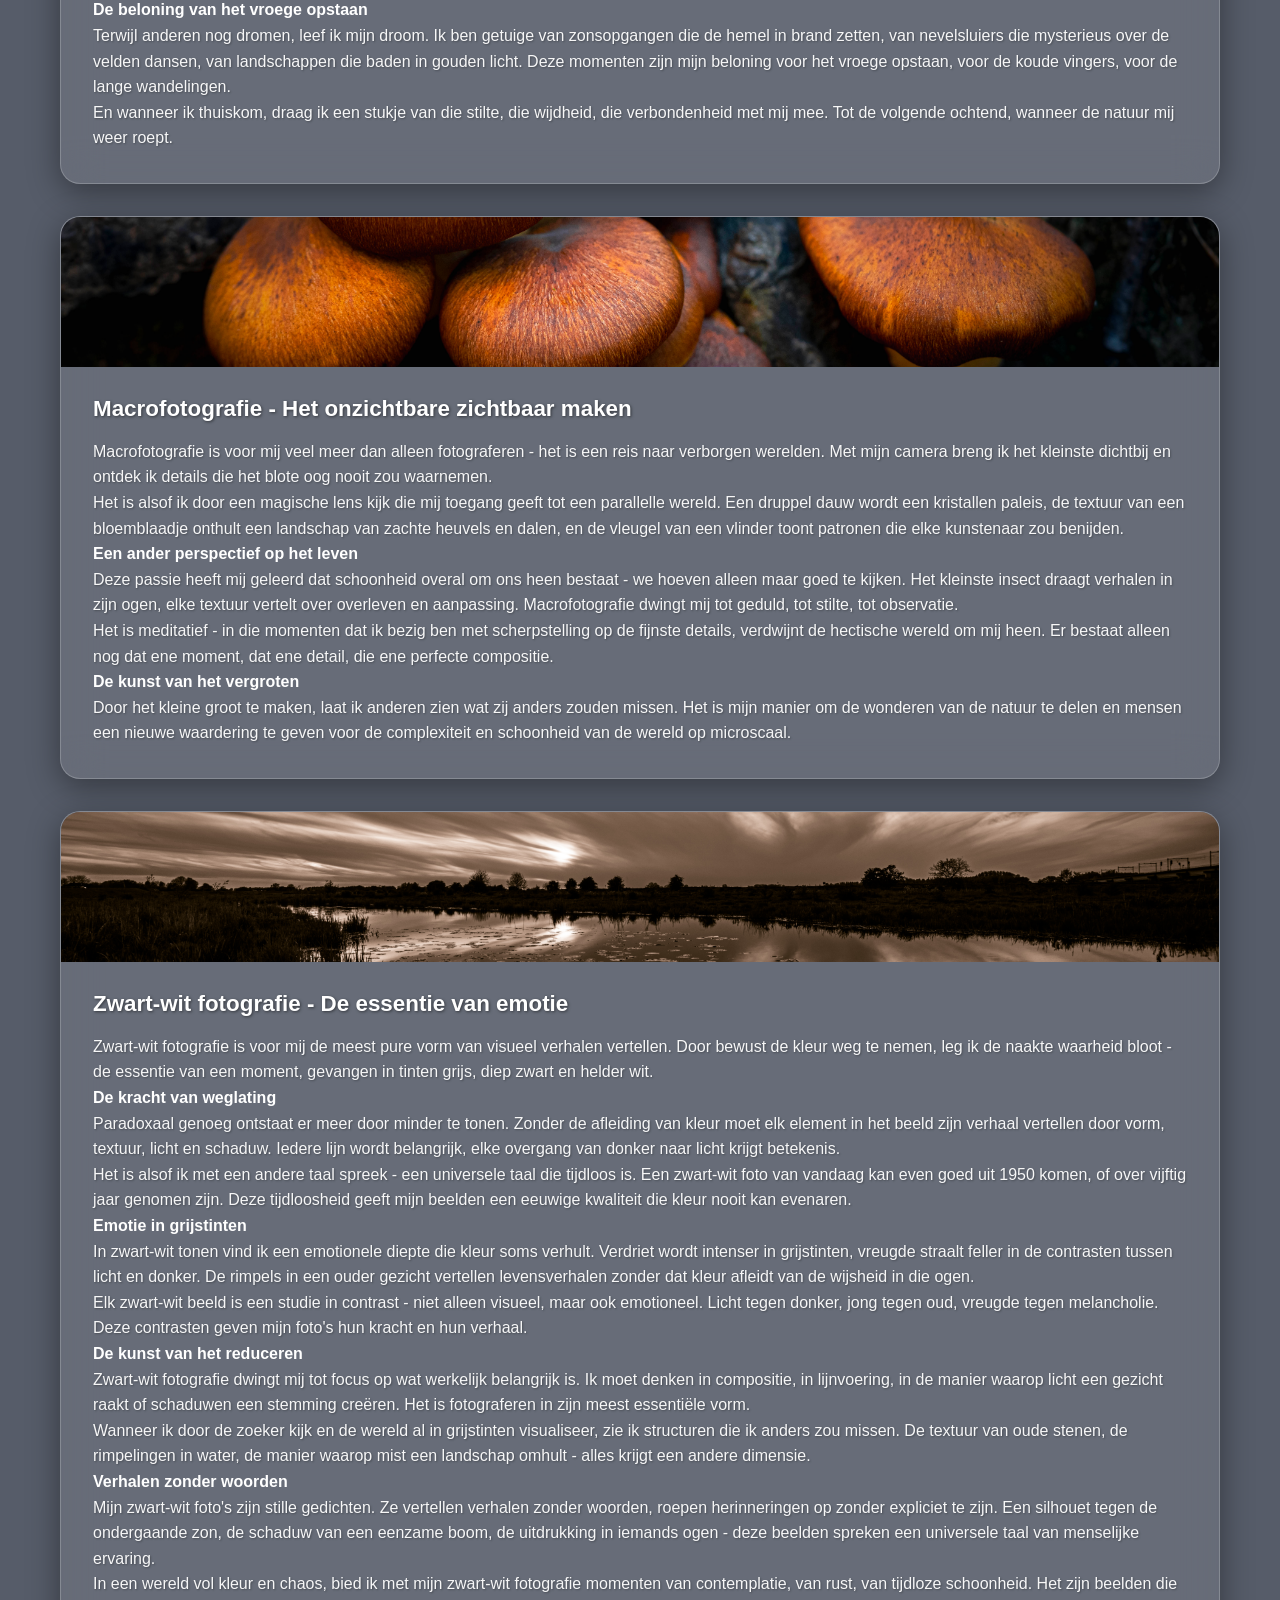
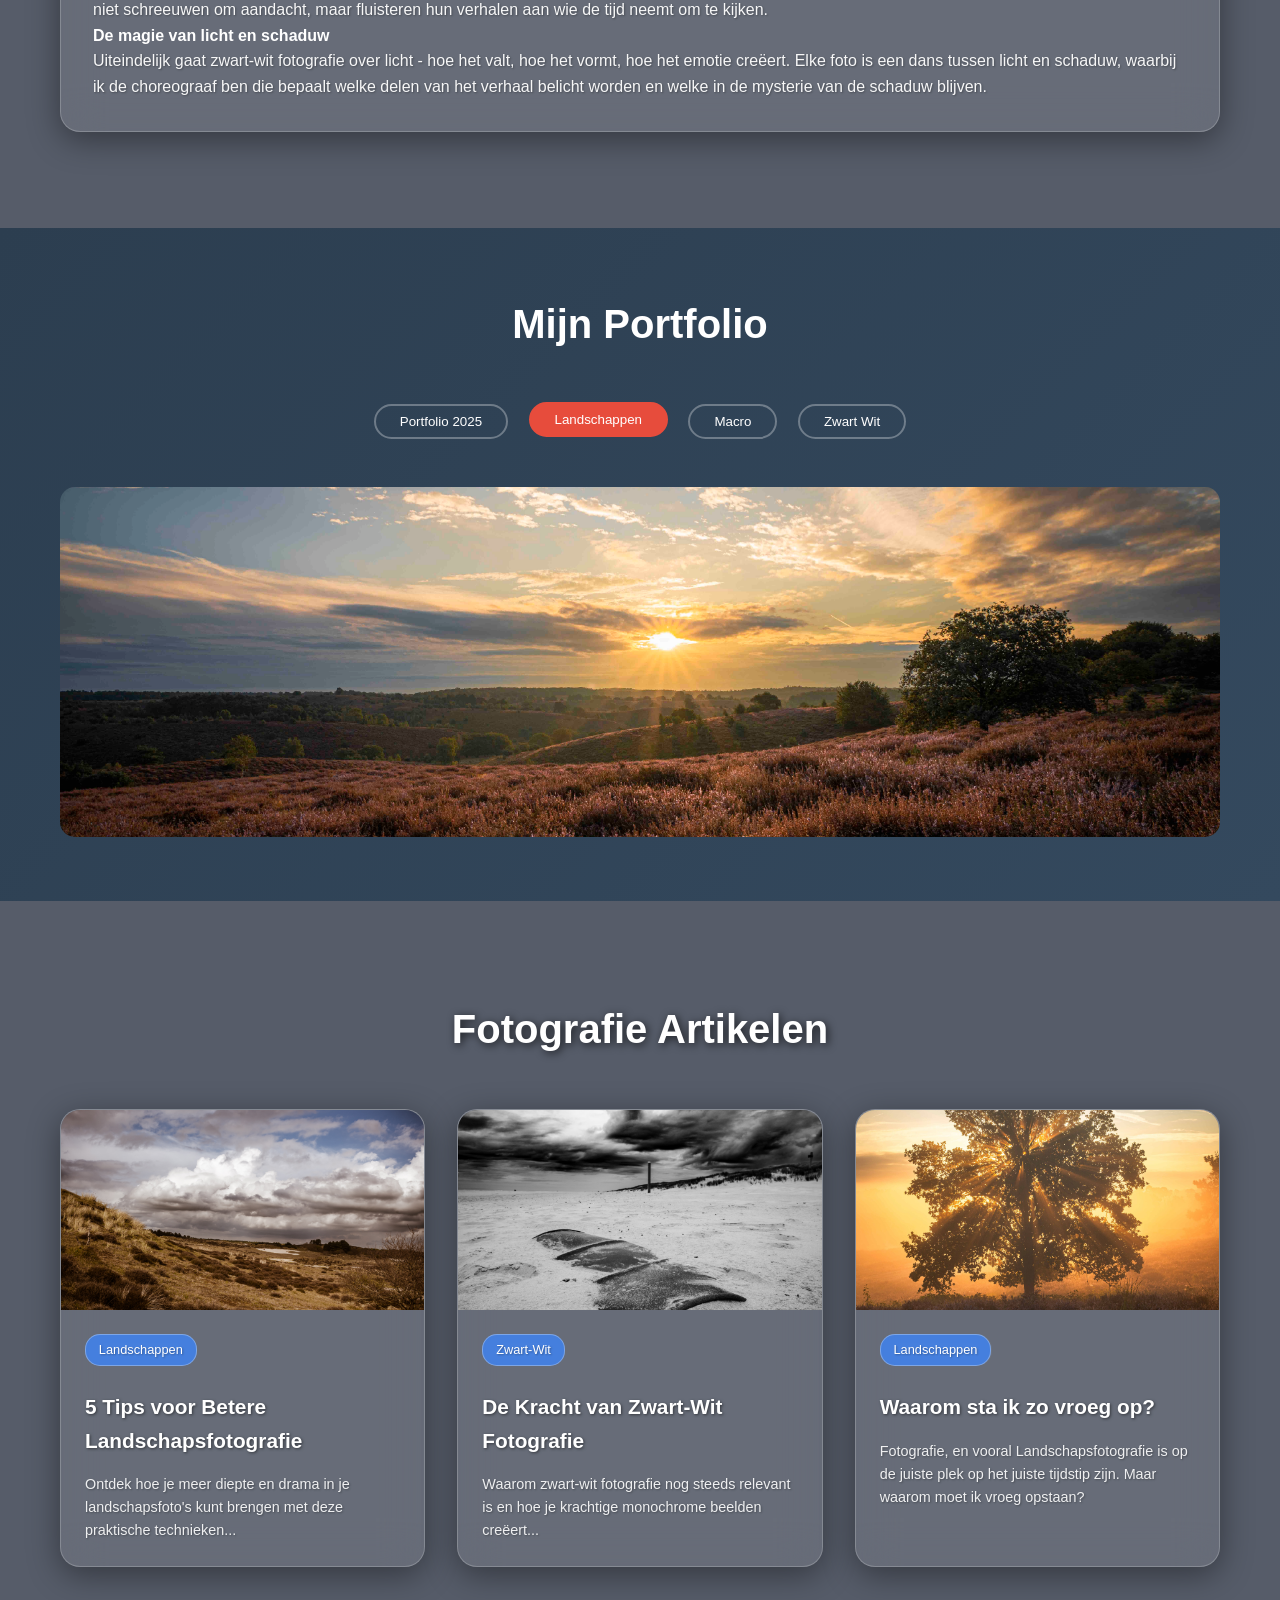
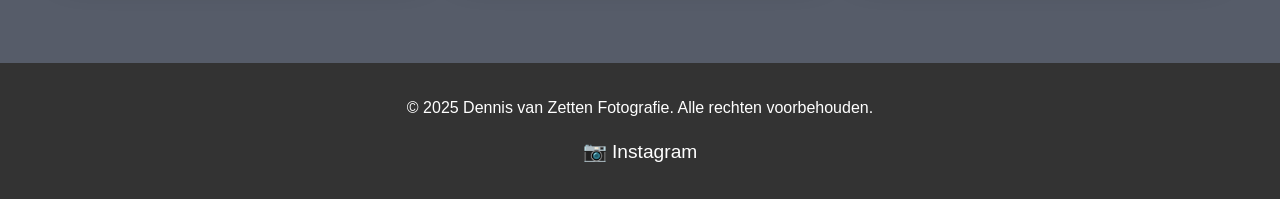
==== commit fd2f94f0: "add images" ====
--- a/index.html
+++ b/index.html
@@ -279,7 +279,7 @@
           <article class="post-card">
             <div class="post-image">
               <img
-                src="/api/placeholder/350/200"
+                src="images/artikelen/5-tips.jpg"
                 alt="5 Tips voor Betere Landschapsfotografie"
               />
             </div>
@@ -297,7 +297,7 @@
           <article class="post-card">
             <div class="post-image">
               <img
-                src="/api/placeholder/350/200"
+                src="images/artikelen/de-kracht-van-zwart-wit.jpg"
                 alt="De Kracht van Zwart-Wit Fotografie"
               />
             </div>
@@ -313,16 +313,16 @@
           <article class="post-card">
             <div class="post-image">
               <img
-                src="/api/placeholder/350/200"
-                alt="Portretfotografie met Natuurlijk Licht"
+                src="images/artikelen/waarom-vroeg-opstaan.jpg"
+                alt="Waarom sta ik zo vroeg op?"
               />
             </div>
             <div class="post-content">
-              <span class="post-category">Portretten</span>
-              <h3 class="post-title">Portretfotografie met Natuurlijk Licht</h3>
+              <span class="post-category">Landschappen</span>
+              <h3 class="post-title">Waarom sta ik zo vroeg op?</h3>
               <p class="post-excerpt">
-                Leer hoe je het mooiste natuurlijke licht vindt en gebruikt voor
-                adembenemende portretfoto's...
+                Fotografie, en vooral Landschapsfotografie is op de juiste plek
+                op het juiste tijdstip zijn. Maar waarom moet ik vroeg opstaan?
               </p>
             </div>
           </article>
--- a/styles.css
+++ b/styles.css
@@ -1478,16 +1478,18 @@
 }
 
 /* ========================================
-   GEDEELDE PHOTO BACKGROUND STYLING
+   GEDEELDE PHOTO BACKGROUND STYLING - GEFIXTE VERSIE
 ======================================== */
 
 .photo-background {
-  background-size: cover;
-  background-position: center;
+  background-size: cover !important;
+  background-position: center center !important;
+  background-repeat: no-repeat !important;
   background-attachment: fixed;
   position: relative;
   padding: 6rem 0;
   min-height: 600px;
+  width: 100%;
 }
 
 .photo-background::before {
@@ -1515,14 +1517,27 @@
   font-weight: bold;
 }
 
-/* SPECIFIEKE ACHTERGROND AFBEELDINGEN */
+/* SPECIFIEKE ACHTERGROND AFBEELDINGEN - GEFIXTE VERSIE */
 .features.photo-background {
   background-image: linear-gradient(
       135deg,
       rgba(236, 72, 153, 0.1),
       rgba(59, 130, 246, 0.1)
     ),
-    url("images/backgrounds/features-bg.jpg");
+    url("images/backgrounds/features-bg.jpg") !important;
+}
+
+/* SPECIFIEKE KLASSE VOOR SOFTWARE FEATURES ACHTERGROND */
+.features.software-photo-background {
+  background-image: linear-gradient(
+      135deg,
+      rgba(236, 72, 153, 0.1),
+      rgba(59, 130, 246, 0.1)
+    ),
+    url("images/backgrounds/software-bg.png") !important;
+  background-size: cover !important;
+  background-position: center center !important;
+  background-repeat: no-repeat !important;
 }
 
 .recent-posts.photo-background {
@@ -1531,7 +1546,7 @@
       rgba(168, 85, 247, 0.1),
       rgba(236, 72, 153, 0.1)
     ),
-    url("images/backgrounds/articles-bg.jpg");
+    url("images/backgrounds/articles-bg.jpg") !important;
 }
 
 .articles-section.photo-background {
@@ -1540,7 +1555,10 @@
       rgba(30, 58, 138, 0.1),
       rgba(79, 70, 229, 0.1)
     ),
-    url("images/backgrounds/software-bg.jpg");
+    url("images/backgrounds/software-bg.png") !important;
+  background-size: cover !important;
+  background-position: center center !important;
+  background-repeat: no-repeat !important;
 }
 
 /* PHOTO BACKGROUND FEATURE CARDS MET AFBEELDINGEN */
@@ -1726,14 +1744,16 @@
 }
 
 /* SOFTWARE PAGINA - SPECIFIEKE 6-GRID LAYOUT MET AFBEELDINGEN */
-.features.photo-background.expertise-features .features-grid {
+.features.photo-background.expertise-features .features-grid,
+.features.software-photo-background.expertise-features .features-grid {
   display: grid !important;
   grid-template-columns: repeat(auto-fit, minmax(300px, 1fr)) !important;
   gap: 2rem;
   margin-top: 2rem;
 }
 
-.features.photo-background.expertise-features .feature-card {
+.features.photo-background.expertise-features .feature-card,
+.features.software-photo-background.expertise-features .feature-card {
   display: flex !important;
   flex-direction: column !important;
   text-align: center !important;
@@ -1741,13 +1761,15 @@
   padding: 0 !important;
 }
 
-.features.photo-background.expertise-features .feature-image {
+.features.photo-background.expertise-features .feature-image,
+.features.software-photo-background.expertise-features .feature-image {
   width: 100%;
   height: 120px;
   margin: 0 !important;
 }
 
-.features.photo-background.expertise-features .feature-content {
+.features.photo-background.expertise-features .feature-content,
+.features.software-photo-background.expertise-features .feature-content {
   flex: 1;
   padding: 1.5rem 2rem 2rem;
   text-align: center;
@@ -1906,8 +1928,12 @@
     align-items: center !important;
   }
 
+  /* MOBILE BACKGROUND FIX */
   .photo-background {
-    background-attachment: scroll;
+    background-attachment: scroll !important;
+    background-size: cover !important;
+    background-position: center center !important;
+    background-repeat: no-repeat !important;
     padding: 4rem 0;
   }
 
@@ -1958,6 +1984,10 @@
 @media (max-width: 480px) {
   .photo-background {
     padding: 3rem 0;
+    background-attachment: scroll !important;
+    background-size: cover !important;
+    background-position: center center !important;
+    background-repeat: no-repeat !important;
   }
 
   .photo-background .features-grid,
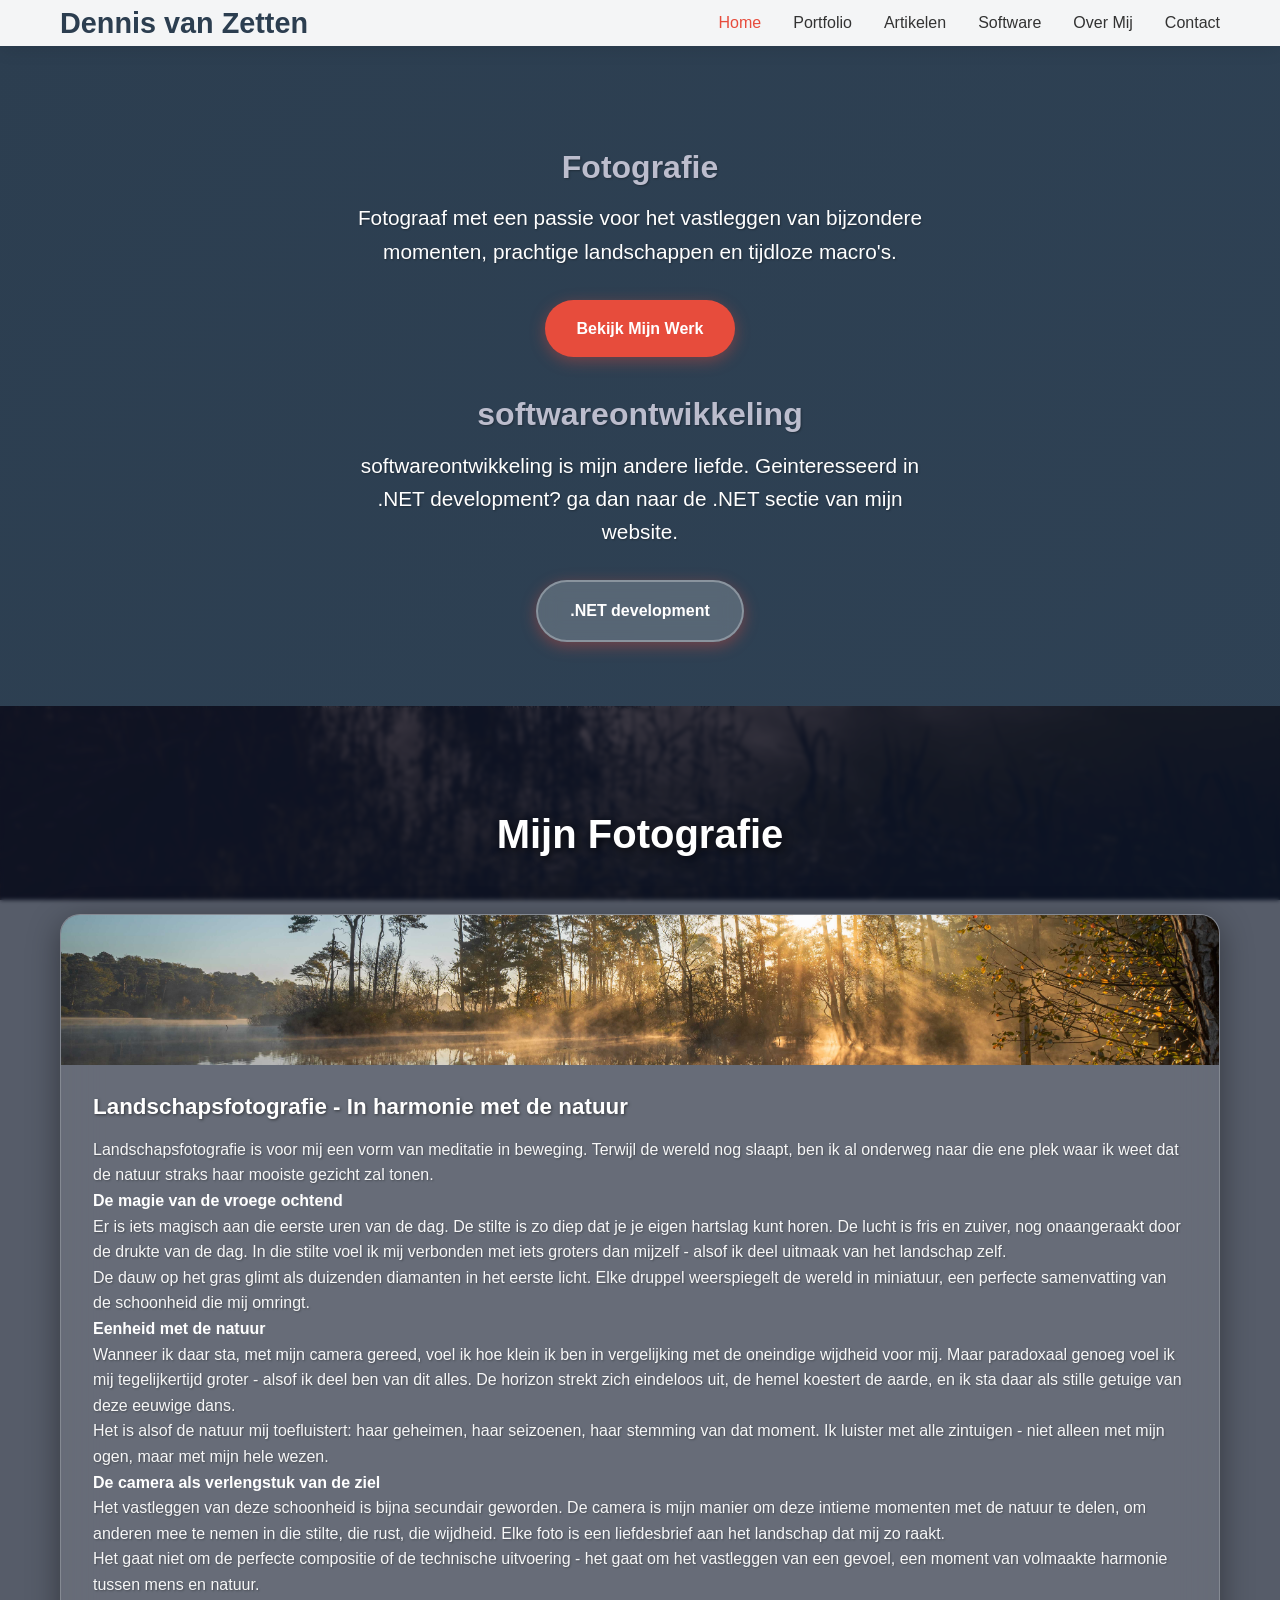
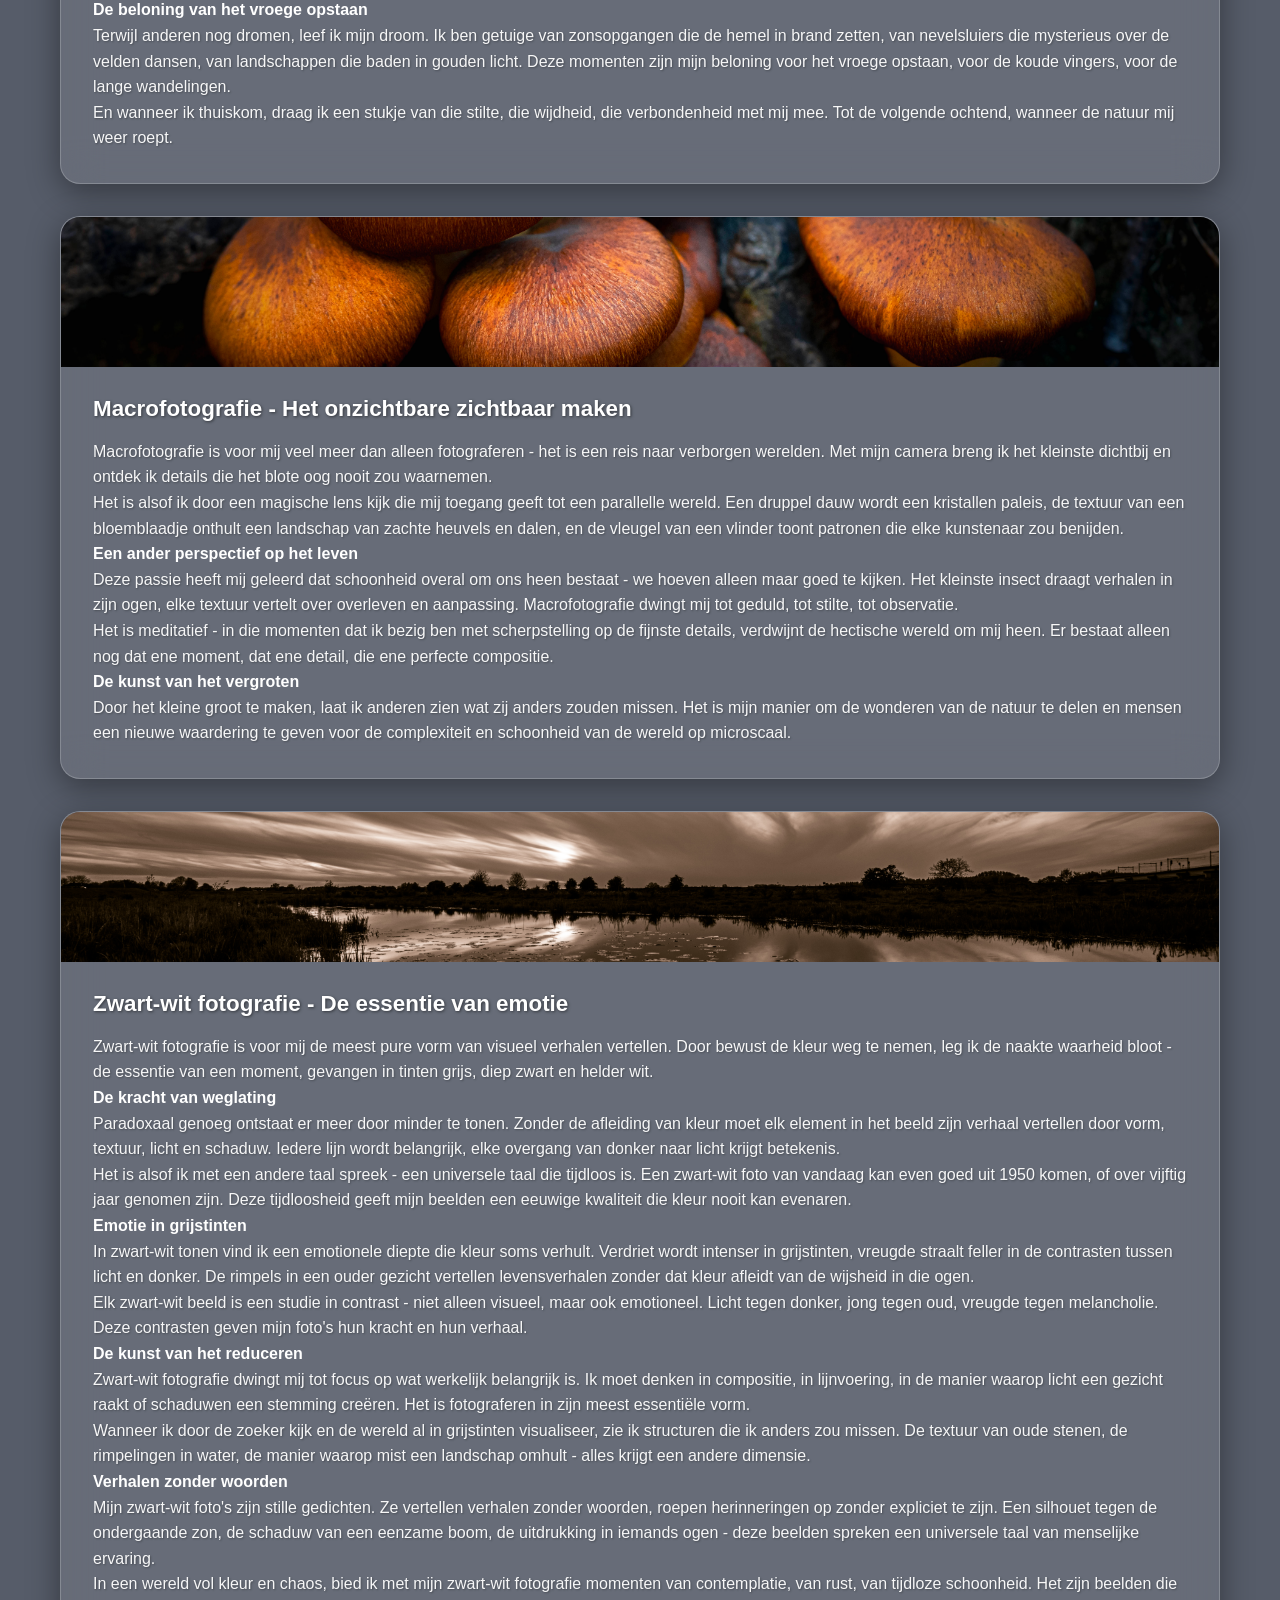
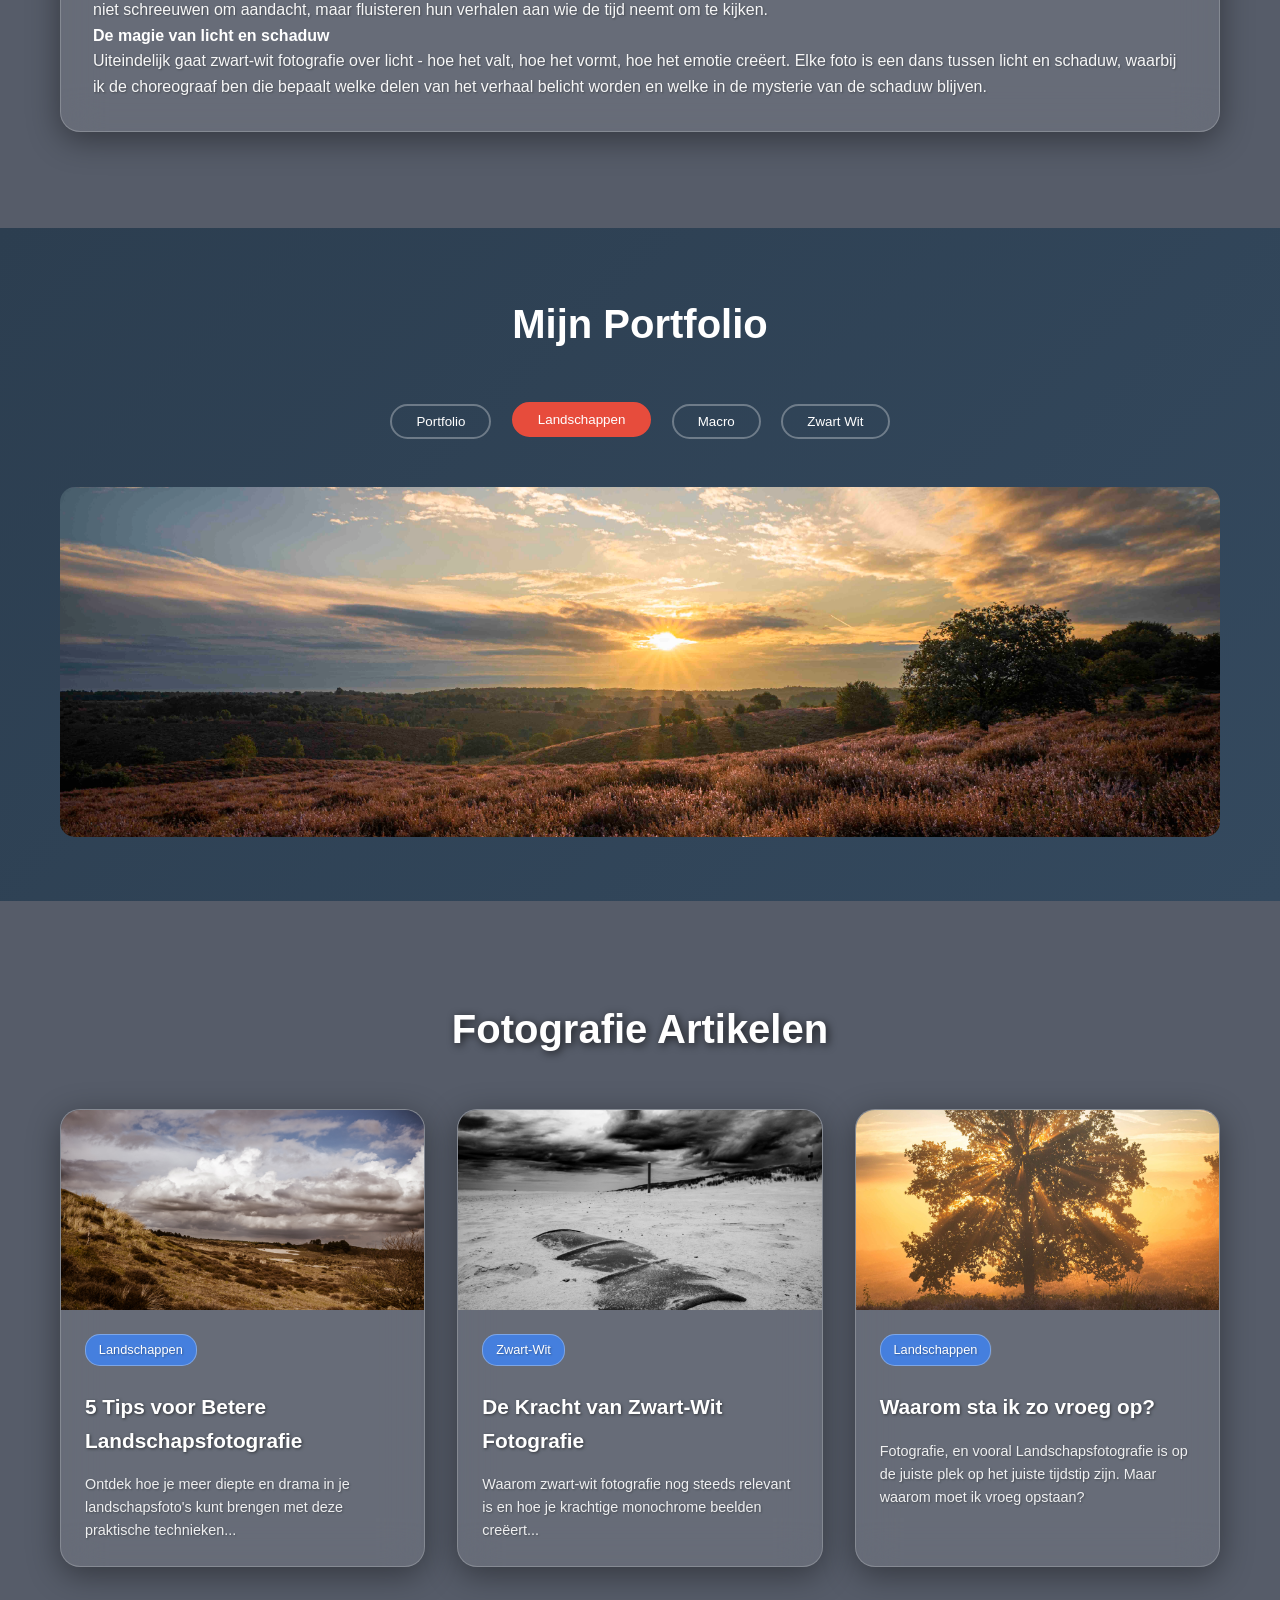
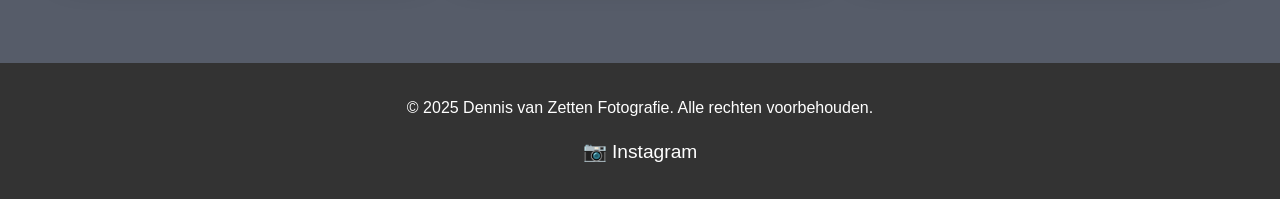
==== commit ee4bcbc3: "artikelen" ====
--- a/index.html
+++ b/index.html
@@ -257,9 +257,7 @@
       <div class="container">
         <h2 class="section-title">Mijn Portfolio</h2>
         <div class="portfolio-categories">
-          <button class="filter-btn" data-category="portfolio2025">
-            Portfolio 2025
-          </button>
+          <button class="filter-btn" data-category="all">Portfolio</button>
           <button class="filter-btn" data-category="landschappen">
             Landschappen
           </button>
@@ -365,13 +363,13 @@
 
     <script>
       // *** CONFIGURATIE - Hier stel je de standaard categorie in ***
-      const DEFAULT_CATEGORY = "landschappen"; // ← Verander dit naar elke categorie die je wilt!
-
-      // Portfolio rendering - Gebruikt nu de externe PORTFOLIO_CONFIG
+      const DEFAULT_CATEGORY = "landschappen"; // ← Start met landschapsfoto's
+
+      // Portfolio rendering - VOLLEDIG AANGEPAST voor nieuwe portfolio-config structuur
       let currentImages = [];
       let currentImageIndex = 0;
 
-      function renderPortfolio(category = "alle") {
+      function renderPortfolio(category = "all") {
         const grid = document.getElementById("portfolio-grid");
         grid.innerHTML = "";
         currentImages = [];
@@ -386,59 +384,81 @@
           return;
         }
 
-        const categoriesToShow =
-          category === "alle" ? Object.keys(PORTFOLIO_CONFIG) : [category];
+        // ✅ NIEUWE LOGICA: Gebruik direct de PORTFOLIO_CONFIG structuur
+        if (!PORTFOLIO_CONFIG[category]) {
+          console.error(
+            `Categorie ${category} niet gevonden in PORTFOLIO_CONFIG`
+          );
+          grid.innerHTML =
+            '<p style="text-align: center; color: white; width: 100%;">Categorie niet gevonden.</p>';
+          return;
+        }
+
+        const config = PORTFOLIO_CONFIG[category];
+        const images = config.images;
+
+        console.log(`Rendering category: ${category}`, images); // Debug log
 
         let imageIndex = 0;
 
-        categoriesToShow.forEach((cat) => {
-          if (PORTFOLIO_CONFIG[cat]) {
-            PORTFOLIO_CONFIG[cat].images.forEach((image) => {
-              const portfolioItem = document.createElement("div");
-              portfolioItem.className = "portfolio-item";
-              portfolioItem.setAttribute("data-category", cat);
-
-              const imageUrl = `images/portfolio/${cat}/${image.filename}`;
-
-              portfolioItem.innerHTML = `
-                <img src="${imageUrl}" alt="${image.title}" loading="lazy" />
-                <div class="portfolio-overlay">
-                  <div class="portfolio-text">
-                    <h4>${image.title}</h4>
-                    <p>${PORTFOLIO_CONFIG[cat].description}</p>
-                  </div>
-                </div>
-                <div class="expand-icon">🔍</div>
-              `;
-
-              // Voeg image toe aan currentImages array voor lightbox
-              currentImages.push({
-                src: imageUrl,
-                title: image.title,
-                description: image.description,
-                category: PORTFOLIO_CONFIG[cat].title,
-                filename: image.filename,
-              });
-
-              // Add click event voor lightbox met de juiste index
-              const currentIndex = imageIndex;
-              portfolioItem.addEventListener("click", () => {
-                openLightbox(currentIndex);
-              });
-
-              grid.appendChild(portfolioItem);
-              imageIndex++;
-            });
-          }
+        images.forEach((image) => {
+          const portfolioItem = document.createElement("div");
+          portfolioItem.className = "portfolio-item";
+          portfolioItem.setAttribute("data-category", category);
+
+          // ✅ BELANGRIJKE FIX: Voor "all" categorie gebruik image.category, anders gebruik category
+          const imageFolder = image.category || category;
+          const imageUrl = `images/portfolio/${imageFolder}/${image.filename}`;
+
+          console.log(`Generated image path: ${imageUrl}`, image); // Debug log
+
+          portfolioItem.innerHTML = `
+            <img src="${imageUrl}" alt="${image.title}" loading="lazy" 
+                 onerror="console.error('Failed to load image:', '${imageUrl}'); this.style.opacity='0.3';" />
+            <div class="portfolio-overlay">
+              <div class="portfolio-text">
+                <h4>${image.title}</h4>
+                <p>${image.description}</p>
+                ${
+                  image.categoryTitle
+                    ? `<span class="category-badge" style="display: inline-block; background: rgba(255,255,255,0.2); padding: 2px 8px; border-radius: 12px; font-size: 0.8em; margin-top: 0.5rem;">${image.categoryTitle}</span>`
+                    : ""
+                }
+              </div>
+            </div>
+            <div class="expand-icon">🔍</div>
+          `;
+
+          // Voeg image toe aan currentImages array voor lightbox
+          currentImages.push({
+            src: imageUrl,
+            title: image.title,
+            description: image.description,
+            category: image.categoryTitle || config.title,
+            filename: image.filename,
+          });
+
+          // Add click event voor lightbox met de juiste index
+          const currentIndex = imageIndex;
+          portfolioItem.addEventListener("click", () => {
+            openLightbox(currentIndex);
+          });
+
+          grid.appendChild(portfolioItem);
+          imageIndex++;
         });
 
         // Als er geen items zijn, toon een bericht
         if (currentImages.length === 0) {
           grid.innerHTML =
             '<p style="text-align: center; color: white; width: 100%;">Nog geen foto\'s in deze categorie.</p>';
-        }
-
-        // Voeg een smooth animation toe voor de nieuwe items
+        } else {
+          console.log(
+            `✅ Successfully loaded ${currentImages.length} images for category: ${category}`
+          );
+        }
+
+        // Smooth animation voor de nieuwe items
         const items = grid.querySelectorAll(".portfolio-item");
         items.forEach((item, index) => {
           item.style.opacity = "0";
@@ -462,11 +482,12 @@
 
           // Render portfolio met geselecteerde categorie
           const category = btn.getAttribute("data-category");
+          console.log(`Filter clicked: ${category}`); // Debug log
           renderPortfolio(category);
         });
       });
 
-      // Lightbox functionaliteit
+      // ✅ LIGHTBOX FUNCTIONALITEIT - Volledig aangepast
       const lightbox = document.getElementById("lightbox");
       const lightboxImg = document.getElementById("lightbox-img");
       const lightboxTitle = document.getElementById("lightbox-title");
@@ -482,6 +503,10 @@
         updateLightboxContent();
         lightbox.classList.add("active");
         document.body.style.overflow = "hidden";
+
+        console.log(
+          `Lightbox opened for image ${index + 1} of ${currentImages.length}`
+        ); // Debug log
       }
 
       function closeLightbox() {
@@ -502,6 +527,8 @@
           lightboxCounter.textContent = `${currentImageIndex + 1} van ${
             currentImages.length
           }`;
+
+          console.log(`Lightbox updated:`, image); // Debug log
         }
       }
 
@@ -576,26 +603,51 @@
         });
       });
 
-      // *** AANGEPAST: Initiële render met configureerbare standaard categorie ***
+      // ✅ INITIËLE RENDER - Start nu met "all" categorie
       document.addEventListener("DOMContentLoaded", () => {
+        console.log("DOM Content Loaded - Starting portfolio initialization"); // Debug log
+
         setTimeout(() => {
-          // Render de standaard categorie
-          renderPortfolio(DEFAULT_CATEGORY);
-
-          // Update de actieve button naar de standaard categorie
-          document.querySelectorAll(".filter-btn").forEach((btn) => {
-            btn.classList.remove("active");
-            if (btn.getAttribute("data-category") === DEFAULT_CATEGORY) {
-              btn.classList.add("active");
-            }
-          });
+          // Check of PORTFOLIO_CONFIG beschikbaar is
+          if (typeof PORTFOLIO_CONFIG !== "undefined") {
+            console.log(
+              "PORTFOLIO_CONFIG loaded successfully:",
+              PORTFOLIO_CONFIG
+            ); // Debug log
+
+            // Render de standaard categorie
+            renderPortfolio(DEFAULT_CATEGORY);
+
+            // Update de actieve button naar de standaard categorie
+            document.querySelectorAll(".filter-btn").forEach((btn) => {
+              btn.classList.remove("active");
+              if (btn.getAttribute("data-category") === DEFAULT_CATEGORY) {
+                btn.classList.add("active");
+                console.log(`Set active button: ${DEFAULT_CATEGORY}`); // Debug log
+              }
+            });
+          } else {
+            console.error("PORTFOLIO_CONFIG not loaded after 100ms delay");
+            document.getElementById("portfolio-grid").innerHTML =
+              '<p style="text-align: center; color: white; width: 100%;">Portfolio configuratie wordt geladen...</p>';
+
+            // Probeer opnieuw na nog wat tijd
+            setTimeout(() => {
+              if (typeof PORTFOLIO_CONFIG !== "undefined") {
+                renderPortfolio(DEFAULT_CATEGORY);
+                document
+                  .querySelector(`[data-category="${DEFAULT_CATEGORY}"]`)
+                  .classList.add("active");
+              }
+            }, 500);
+          }
         }, 100);
       });
 
       // Error handling voor als de config niet geladen kan worden
       window.addEventListener("error", (e) => {
         if (e.filename && e.filename.includes("portfolio-config.js")) {
-          console.error("Kon portfolio-config.js niet laden");
+          console.error("Kon portfolio-config.js niet laden:", e);
           document.getElementById("portfolio-grid").innerHTML =
             '<p style="text-align: center; color: white; width: 100%;">Portfolio configuratie niet beschikbaar.</p>';
         }
--- a/styles.css
+++ b/styles.css
@@ -121,6 +121,19 @@
   font-weight: bold;
   transition: transform 0.3s ease, box-shadow 0.3s ease;
   box-shadow: 0 4px 15px rgba(231, 76, 60, 0.4);
+  margin: 0 0.5rem;
+}
+
+.cta-button-article {
+  display: inline-block;
+  background: #2c3e50;
+  color: white;
+  padding: 1rem 2rem;
+  text-decoration: none;
+  border-radius: 50px;
+  font-weight: bold;
+  transition: transform 0.3s ease, box-shadow 0.3s ease;
+  box-shadow: 0 4px 15px rgba(15, 6, 104, 0.4);
   margin: 0 0.5rem;
 }
 
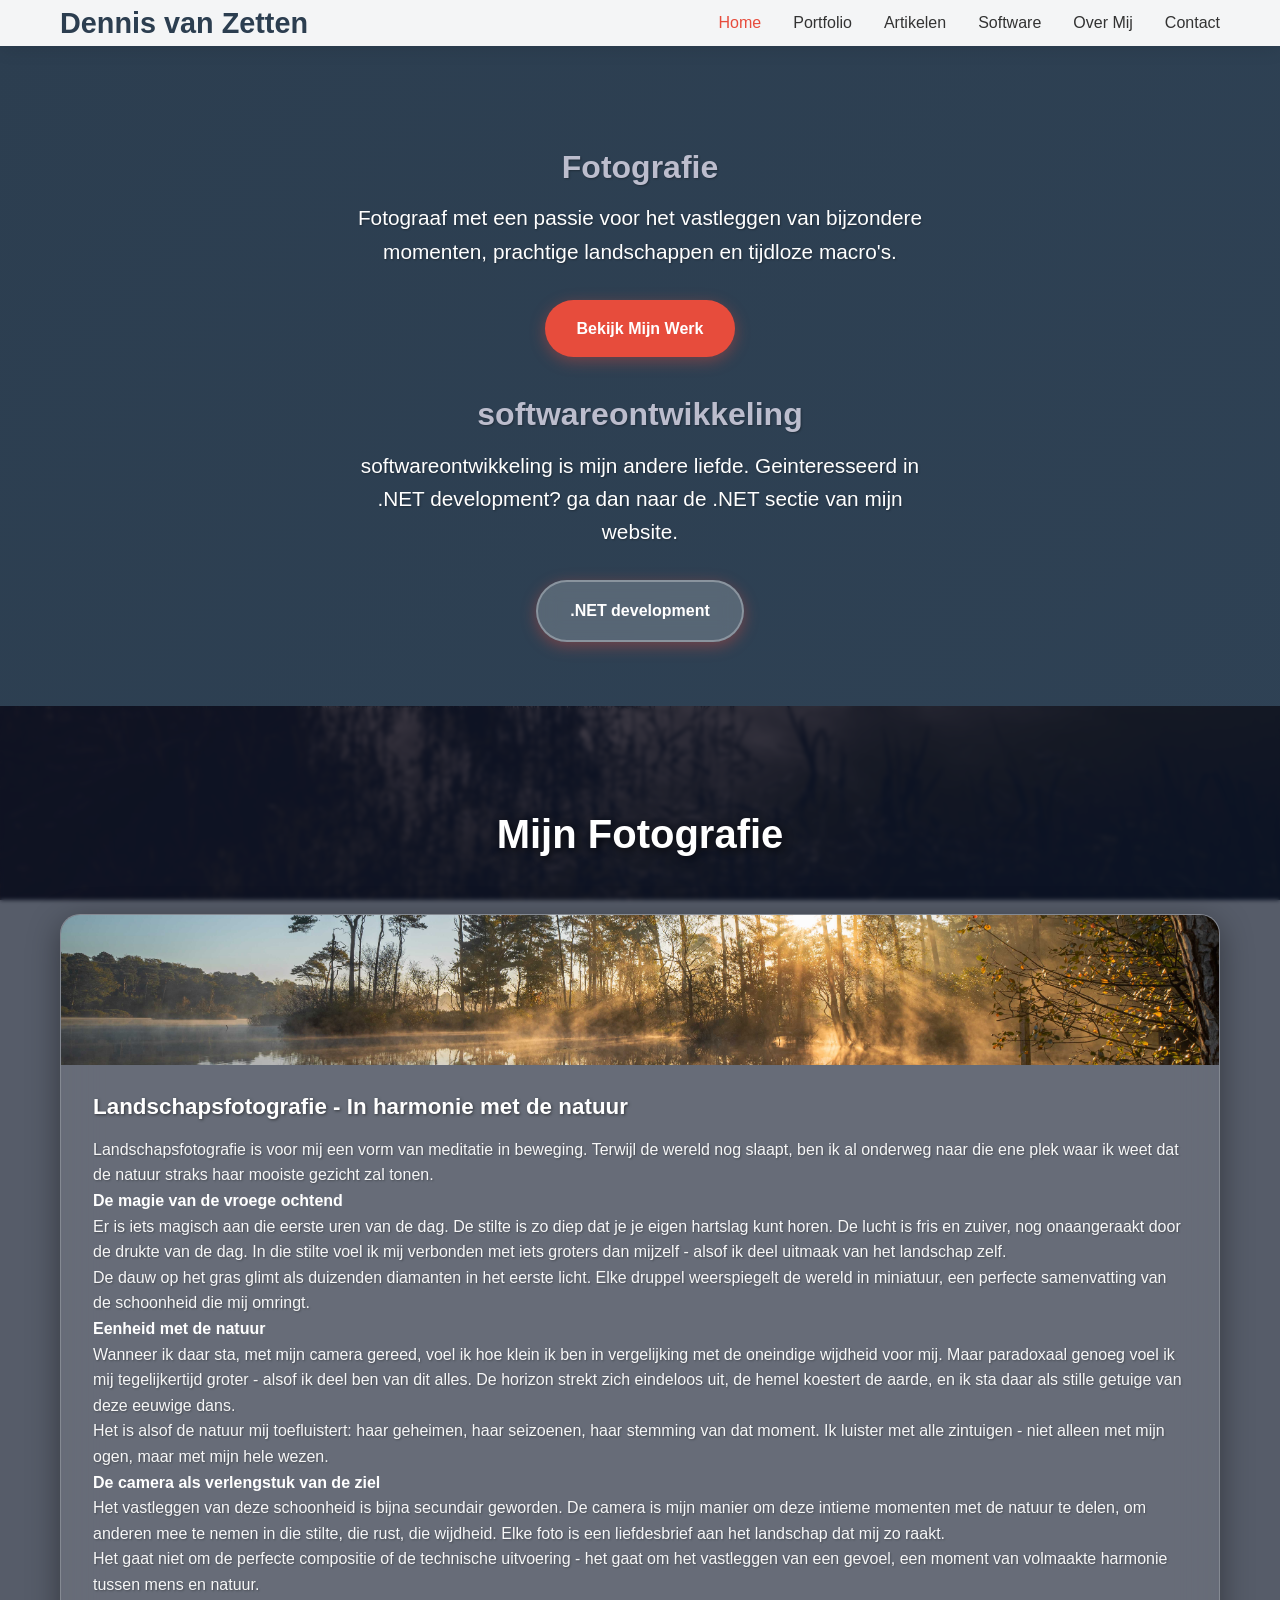
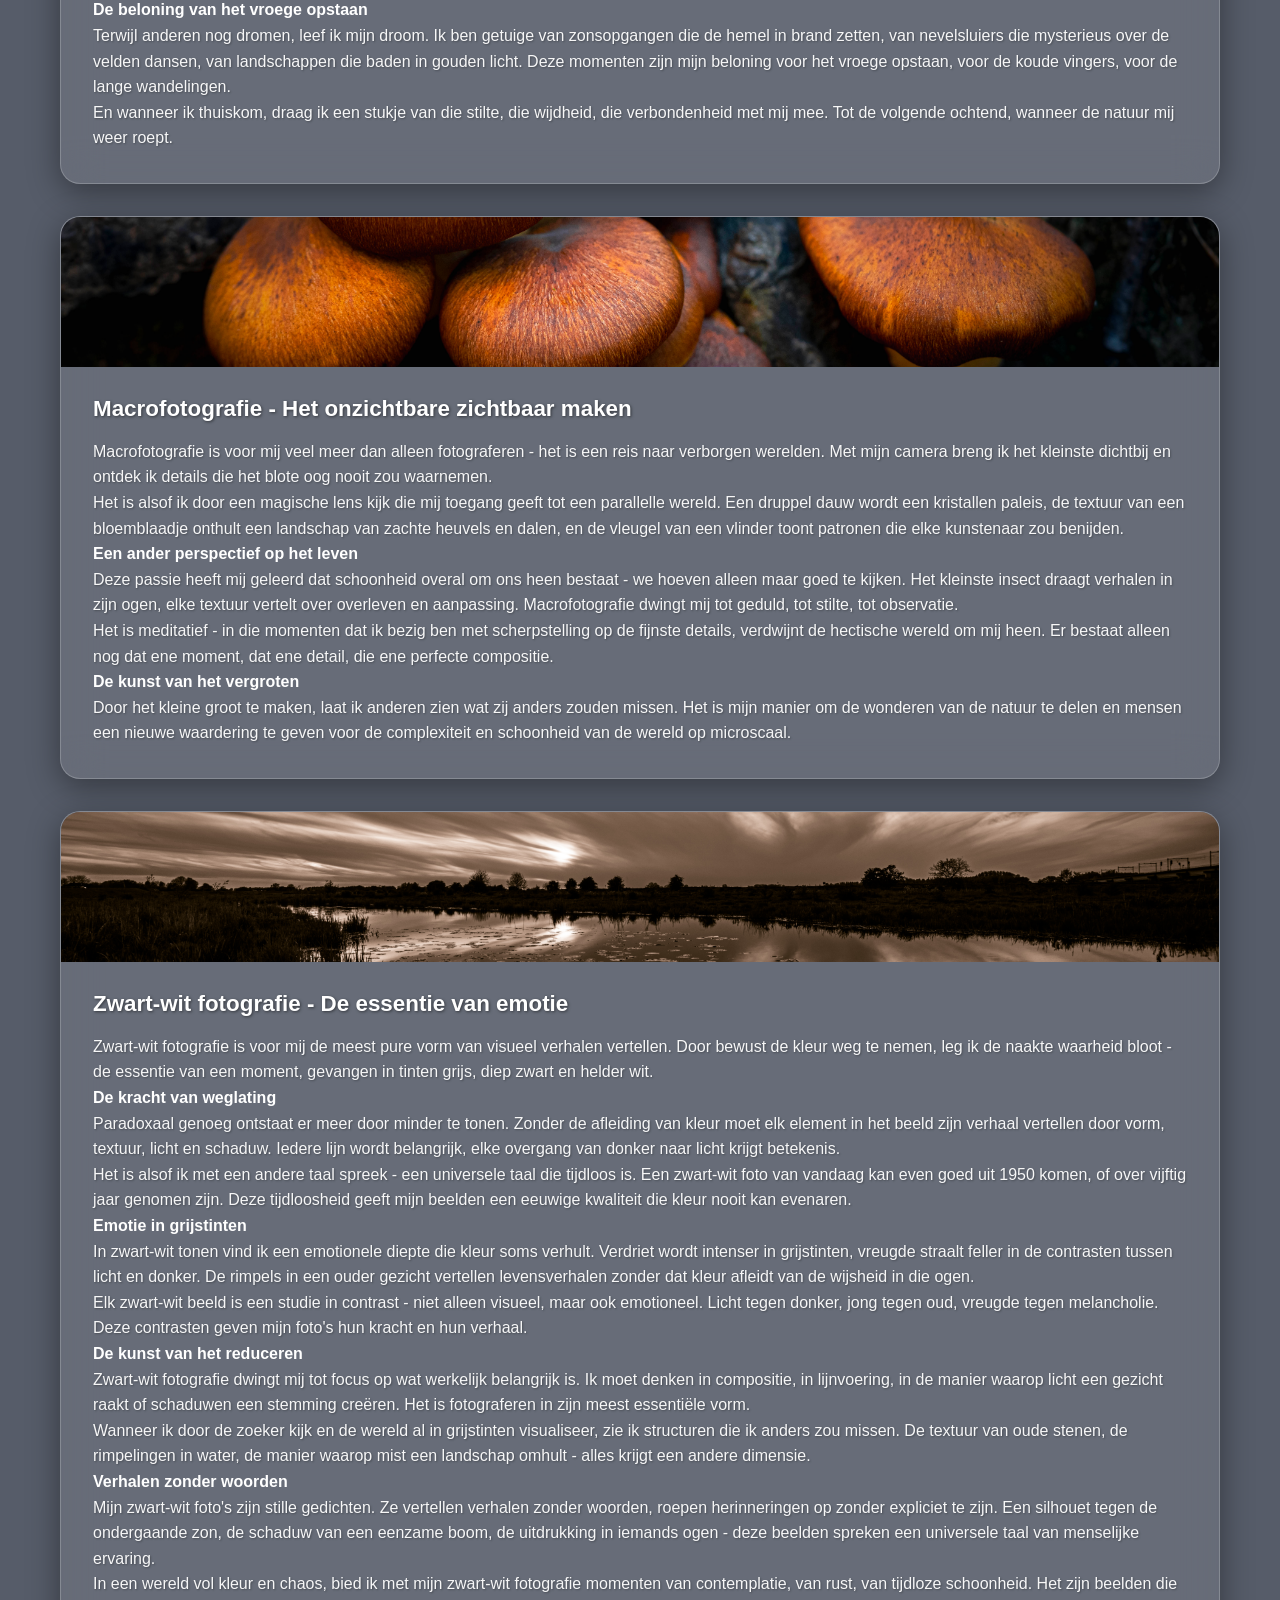
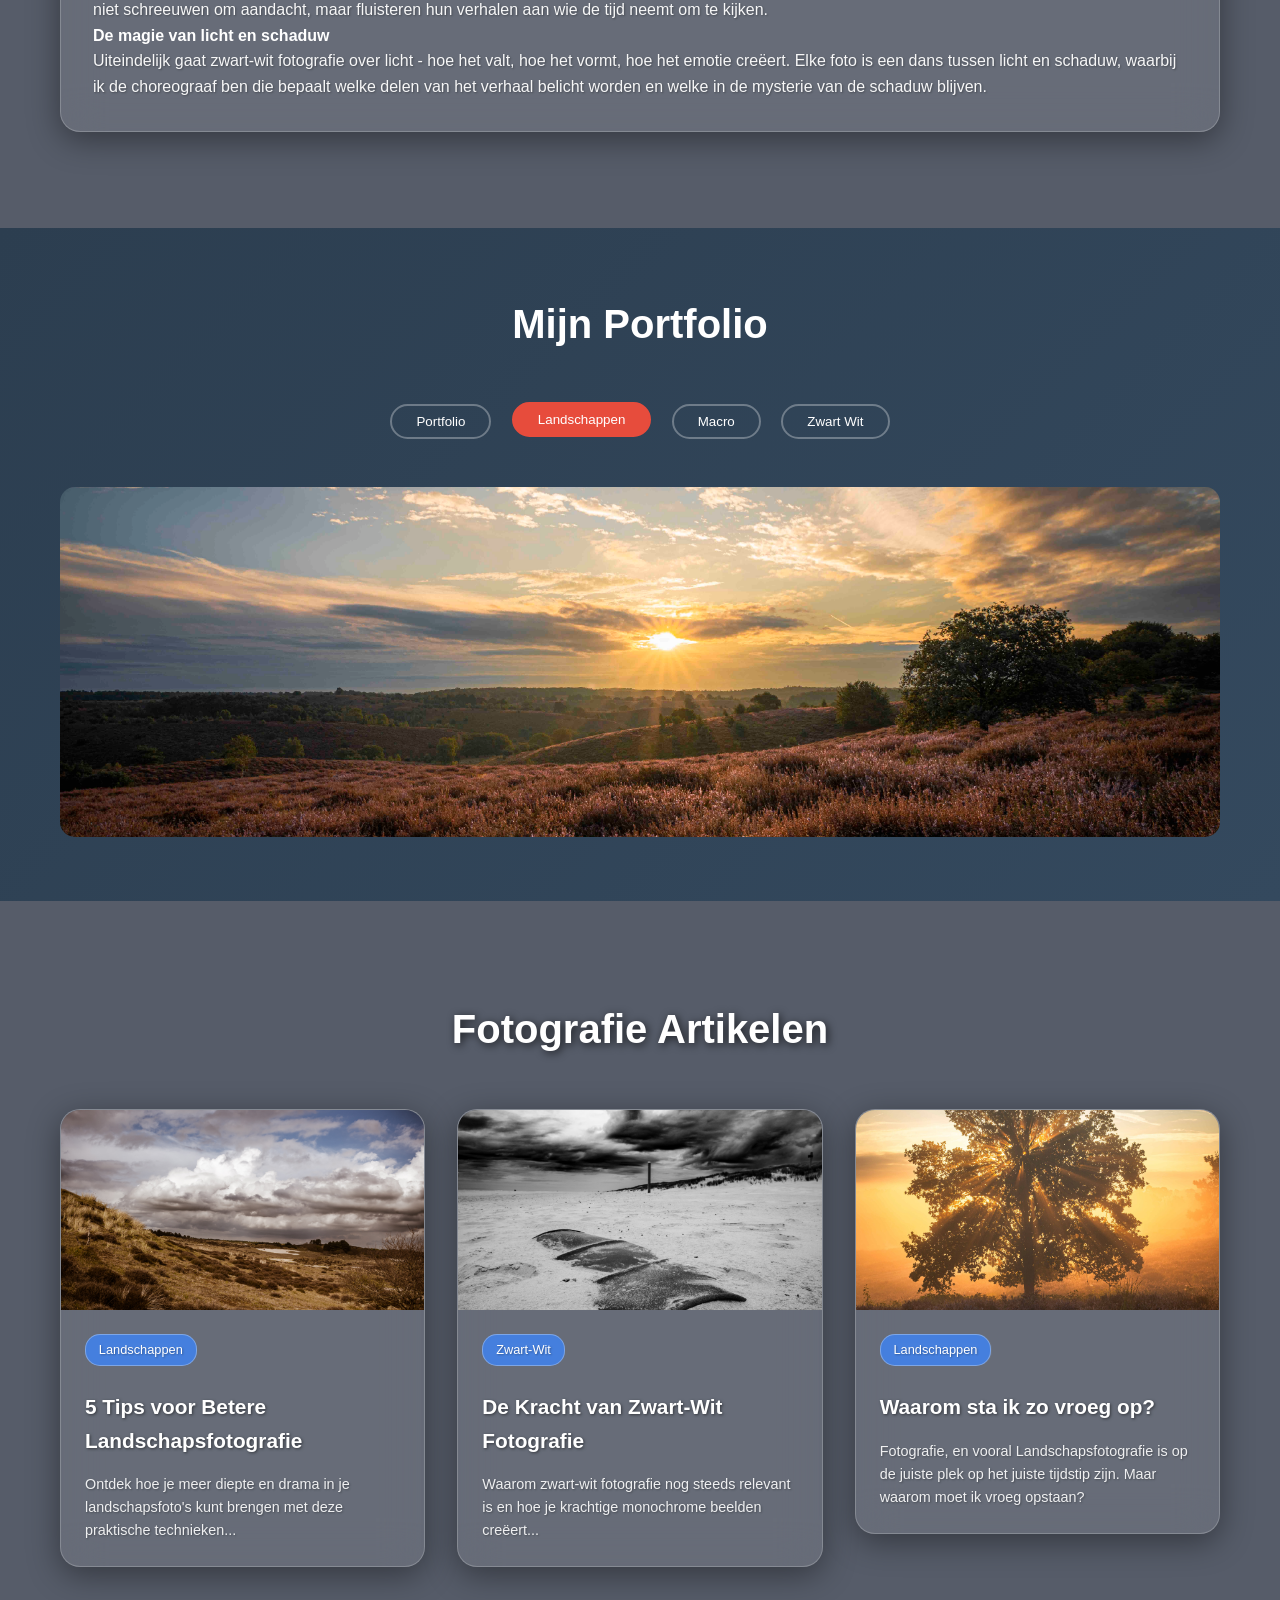
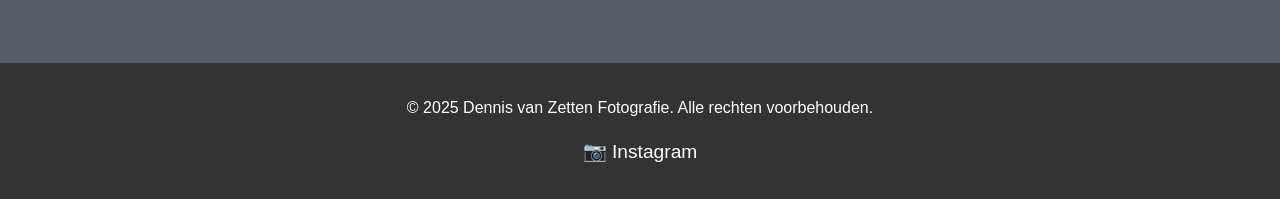
==== commit 5bcf3cc3: "favicon e.a." ====
--- a/index.html
+++ b/index.html
@@ -3,6 +3,24 @@
   <head>
     <meta charset="UTF-8" />
     <meta name="viewport" content="width=device-width, initial-scale=1.0" />
+    <link rel="icon" type="image/x-icon" href="images/favicon/favicon.ico" />
+    <link
+      rel="icon"
+      type="image/png"
+      sizes="32x32"
+      href="images//favicon/favicon-32x32.png"
+    />
+    <link
+      rel="icon"
+      type="image/png"
+      sizes="16x16"
+      href="images//favicon/favicon-16x16.png"
+    />
+    <link
+      rel="apple-touch-icon"
+      sizes="180x180"
+      href="images/favicon/apple-touch-icon.png"
+    />
     <title>Dennis van Zetten - Fotograaf</title>
     <meta
       name="description"
@@ -274,40 +292,45 @@
       <div class="container">
         <h2 class="section-title">Fotografie Artikelen</h2>
         <div class="posts-grid">
-          <article class="post-card">
-            <div class="post-image">
-              <img
-                src="images/artikelen/5-tips.jpg"
-                alt="5 Tips voor Betere Landschapsfotografie"
-              />
-            </div>
-            <div class="post-content">
-              <span class="post-category">Landschappen</span>
-              <h3 class="post-title">
-                5 Tips voor Betere Landschapsfotografie
-              </h3>
-              <p class="post-excerpt">
-                Ontdek hoe je meer diepte en drama in je landschapsfoto's kunt
-                brengen met deze praktische technieken...
-              </p>
-            </div>
-          </article>
-          <article class="post-card">
-            <div class="post-image">
-              <img
-                src="images/artikelen/de-kracht-van-zwart-wit.jpg"
-                alt="De Kracht van Zwart-Wit Fotografie"
-              />
-            </div>
-            <div class="post-content">
-              <span class="post-category">Zwart-Wit</span>
-              <h3 class="post-title">De Kracht van Zwart-Wit Fotografie</h3>
-              <p class="post-excerpt">
-                Waarom zwart-wit fotografie nog steeds relevant is en hoe je
-                krachtige monochrome beelden creëert...
-              </p>
-            </div>
-          </article>
+          <a href="artikelen/landschapsfotografie-tips.html" class="post-card-link">
+            <article class="post-card">
+              <div class="post-image">
+                <img
+                  src="images/artikelen/5-tips.jpg"
+                  alt="5 Tips voor Betere Landschapsfotografie"
+                />
+              </div>
+              <div class="post-content">
+                <span class="post-category">Landschappen</span>
+                <h3 class="post-title">
+                  5 Tips voor Betere Landschapsfotografie
+                </h3>
+                <p class="post-excerpt">
+                  Ontdek hoe je meer diepte en drama in je landschapsfoto's kunt
+                  brengen met deze praktische technieken...
+                </p>
+              </div>
+            </article>
+          </a>
+          <a href="artikelen/de-kracht-van-zwart-wit.html" class="post-card-link">
+            <article class="post-card">
+              <div class="post-image">
+                <img
+                  src="images/artikelen/de-kracht-van-zwart-wit.jpg"
+                  alt="De Kracht van Zwart-Wit Fotografie"
+                />
+              </div>
+              <div class="post-content">
+                <span class="post-category">Zwart-Wit</span>
+                <h3 class="post-title">De Kracht van Zwart-Wit Fotografie</h3>
+                <p class="post-excerpt">
+                  Waarom zwart-wit fotografie nog steeds relevant is en hoe je
+                  krachtige monochrome beelden creëert...
+                </p>
+              </div>
+            </article>
+          </a>
+          <a href="artikelen/waarom-vroeg-opstaan.html" class="post-card-link">
           <article class="post-card">
             <div class="post-image">
               <img
@@ -324,7 +347,7 @@
               </p>
             </div>
           </article>
-        </div>
+        </a>
       </div>
     </section>
 
--- a/styles.css
+++ b/styles.css
@@ -508,6 +508,35 @@
   transform: translateY(-3px);
 }
 
+/* Klikbare post cards */
+.post-card-link {
+  text-decoration: none;
+  color: inherit;
+  display: block;
+  transition: transform 0.3s ease;
+}
+
+.post-card-link:hover {
+  transform: translateY(-5px);
+  text-decoration: none !important;
+}
+
+.post-card-link:hover .post-card {
+  box-shadow: 0 10px 30px rgba(0, 0, 0, 0.2);
+}
+
+/* Zorg dat tekst styling behouden blijft */
+.post-card-link .post-title,
+.post-card-link .post-excerpt,
+.post-card-link .post-category {
+  color: inherit;
+  text-decoration: none;
+}
+
+.post-card-link:hover .post-title {
+  color: #4f9cf9; /* Lichte kleurverandering op hover */
+}
+
 .post-image {
   width: 100%;
   height: 200px;
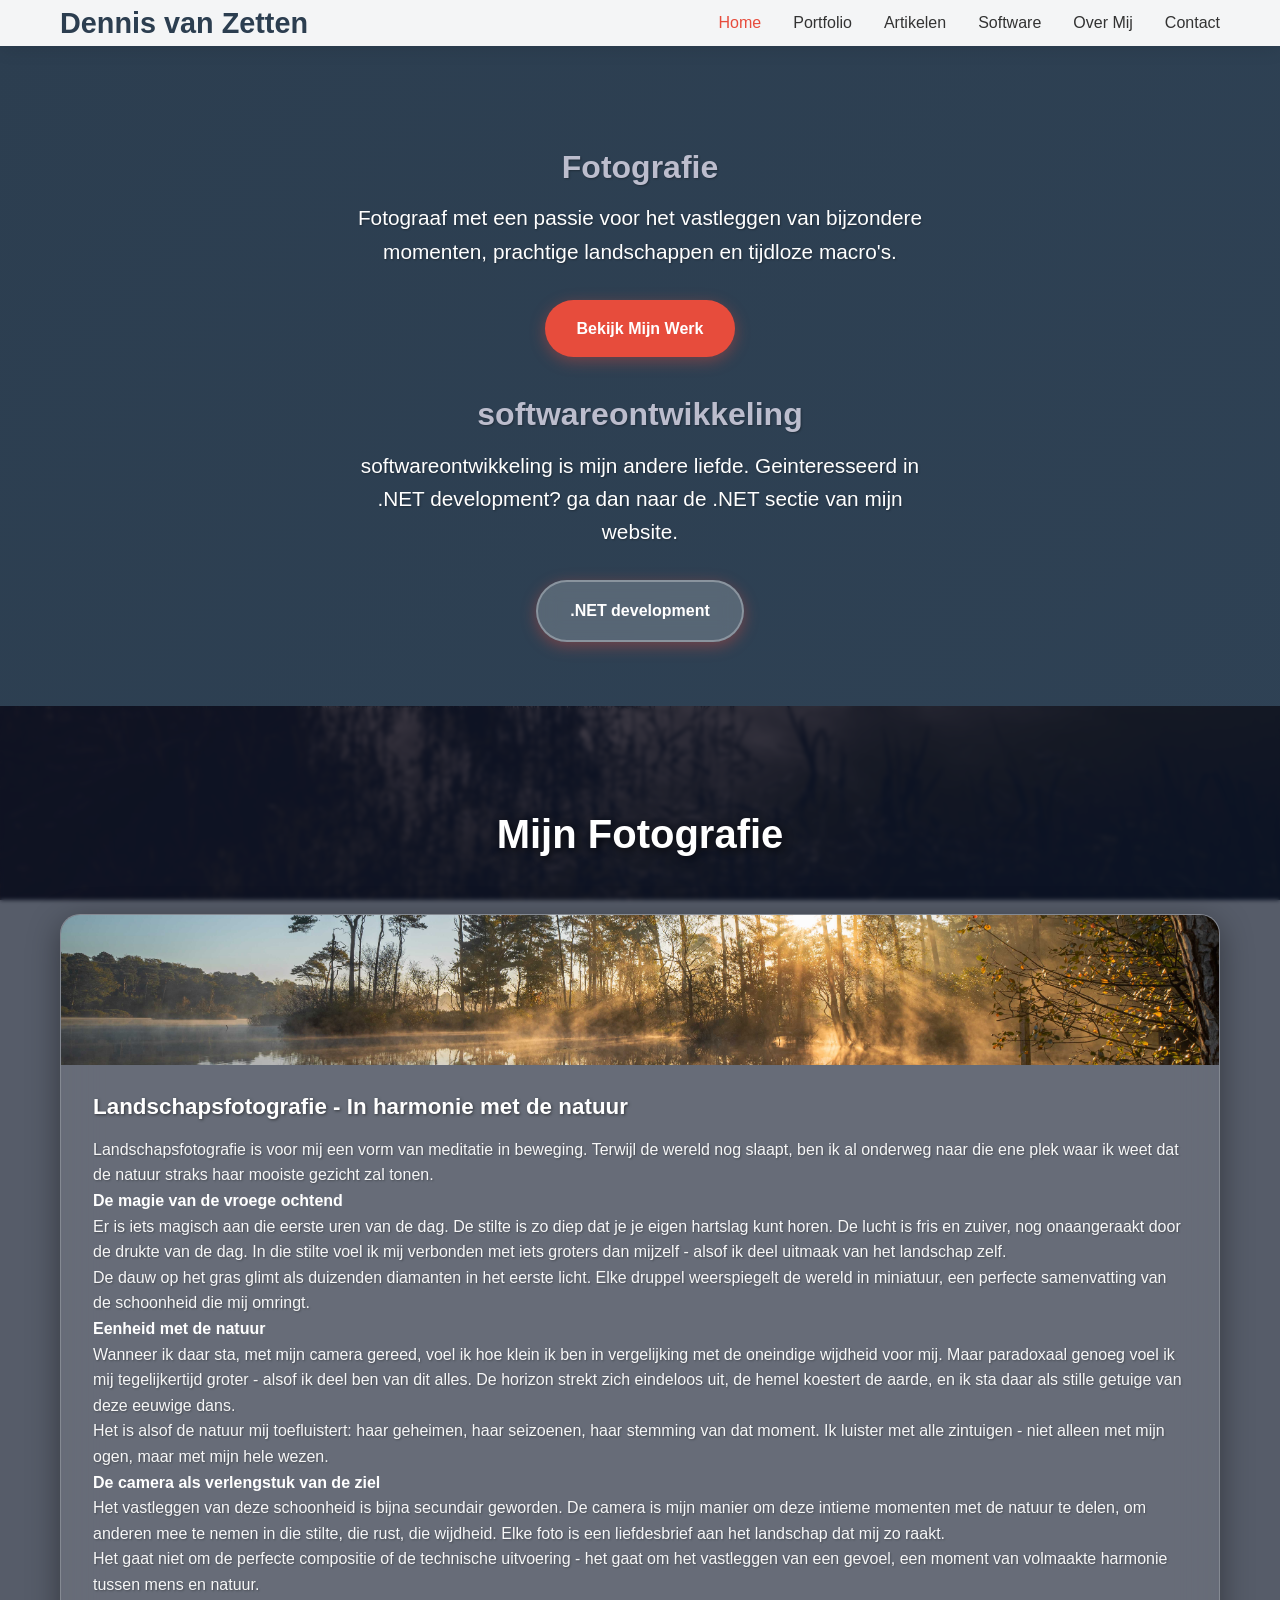
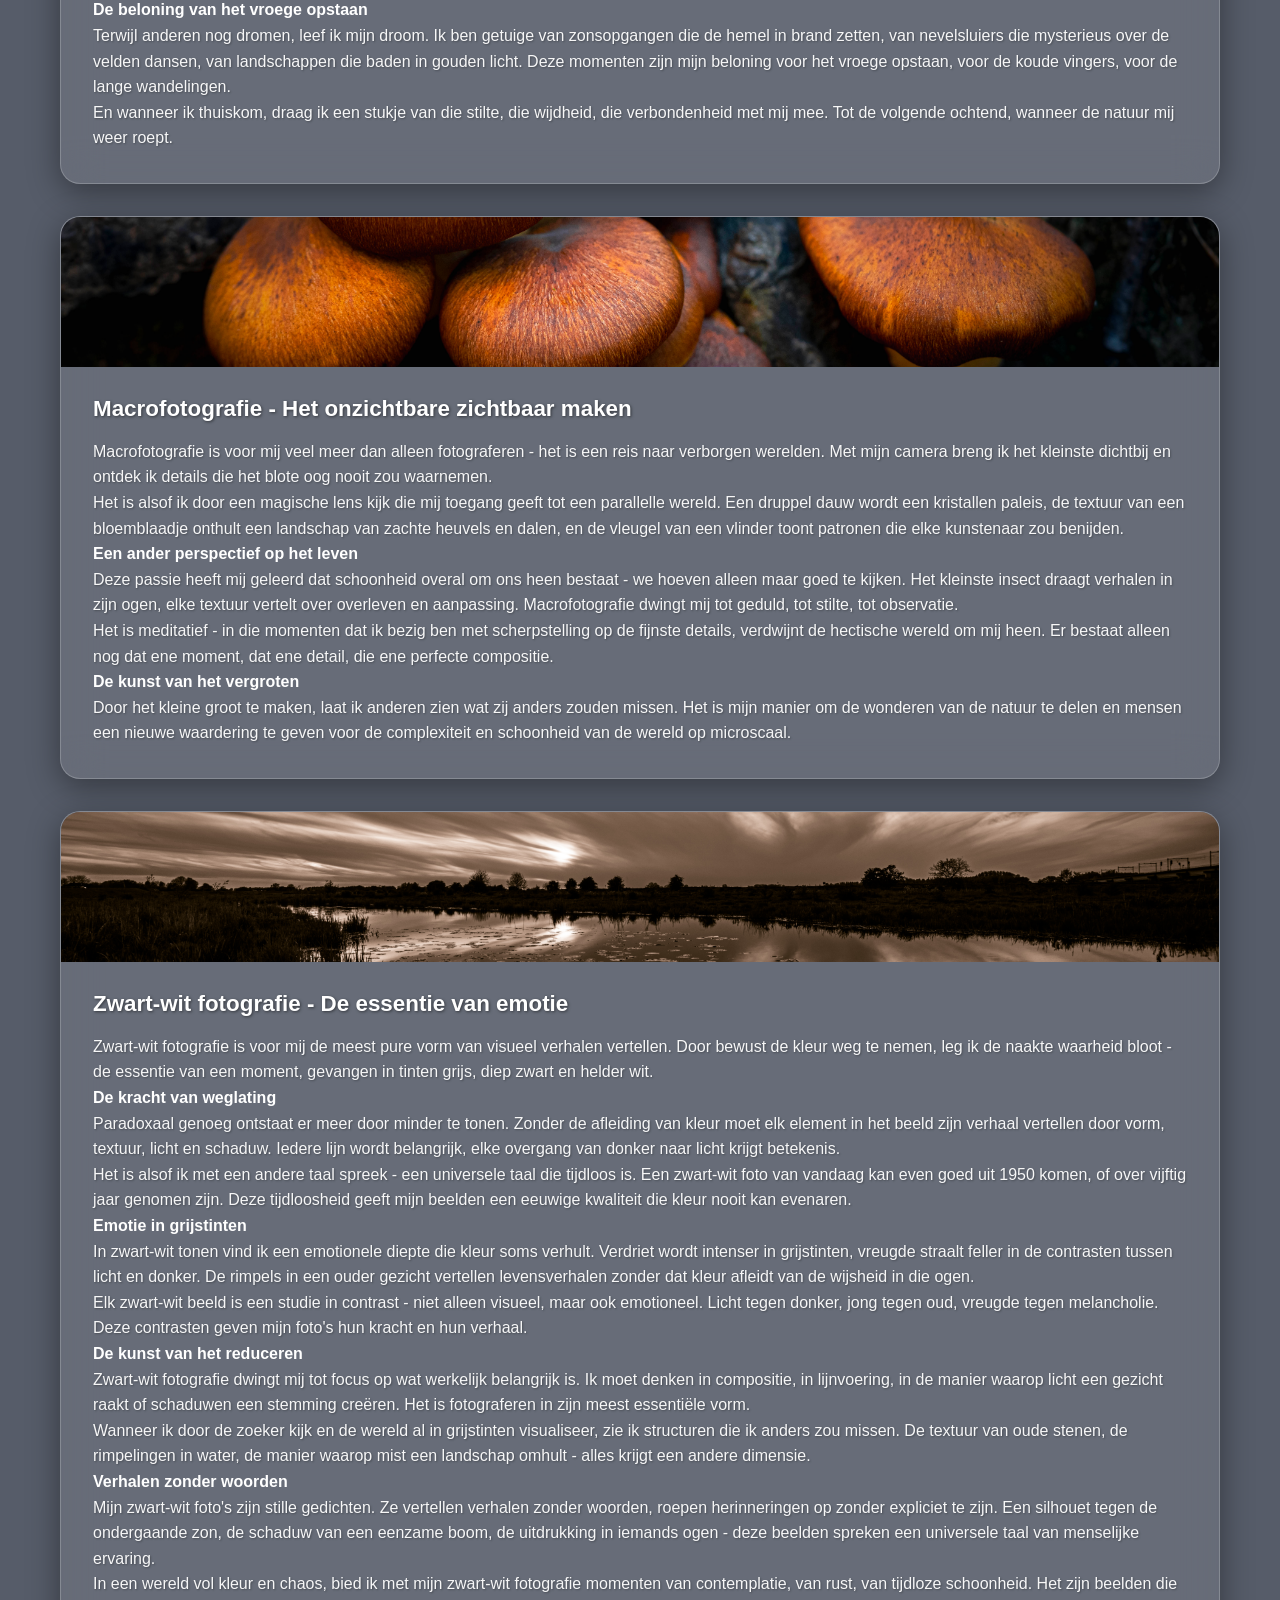
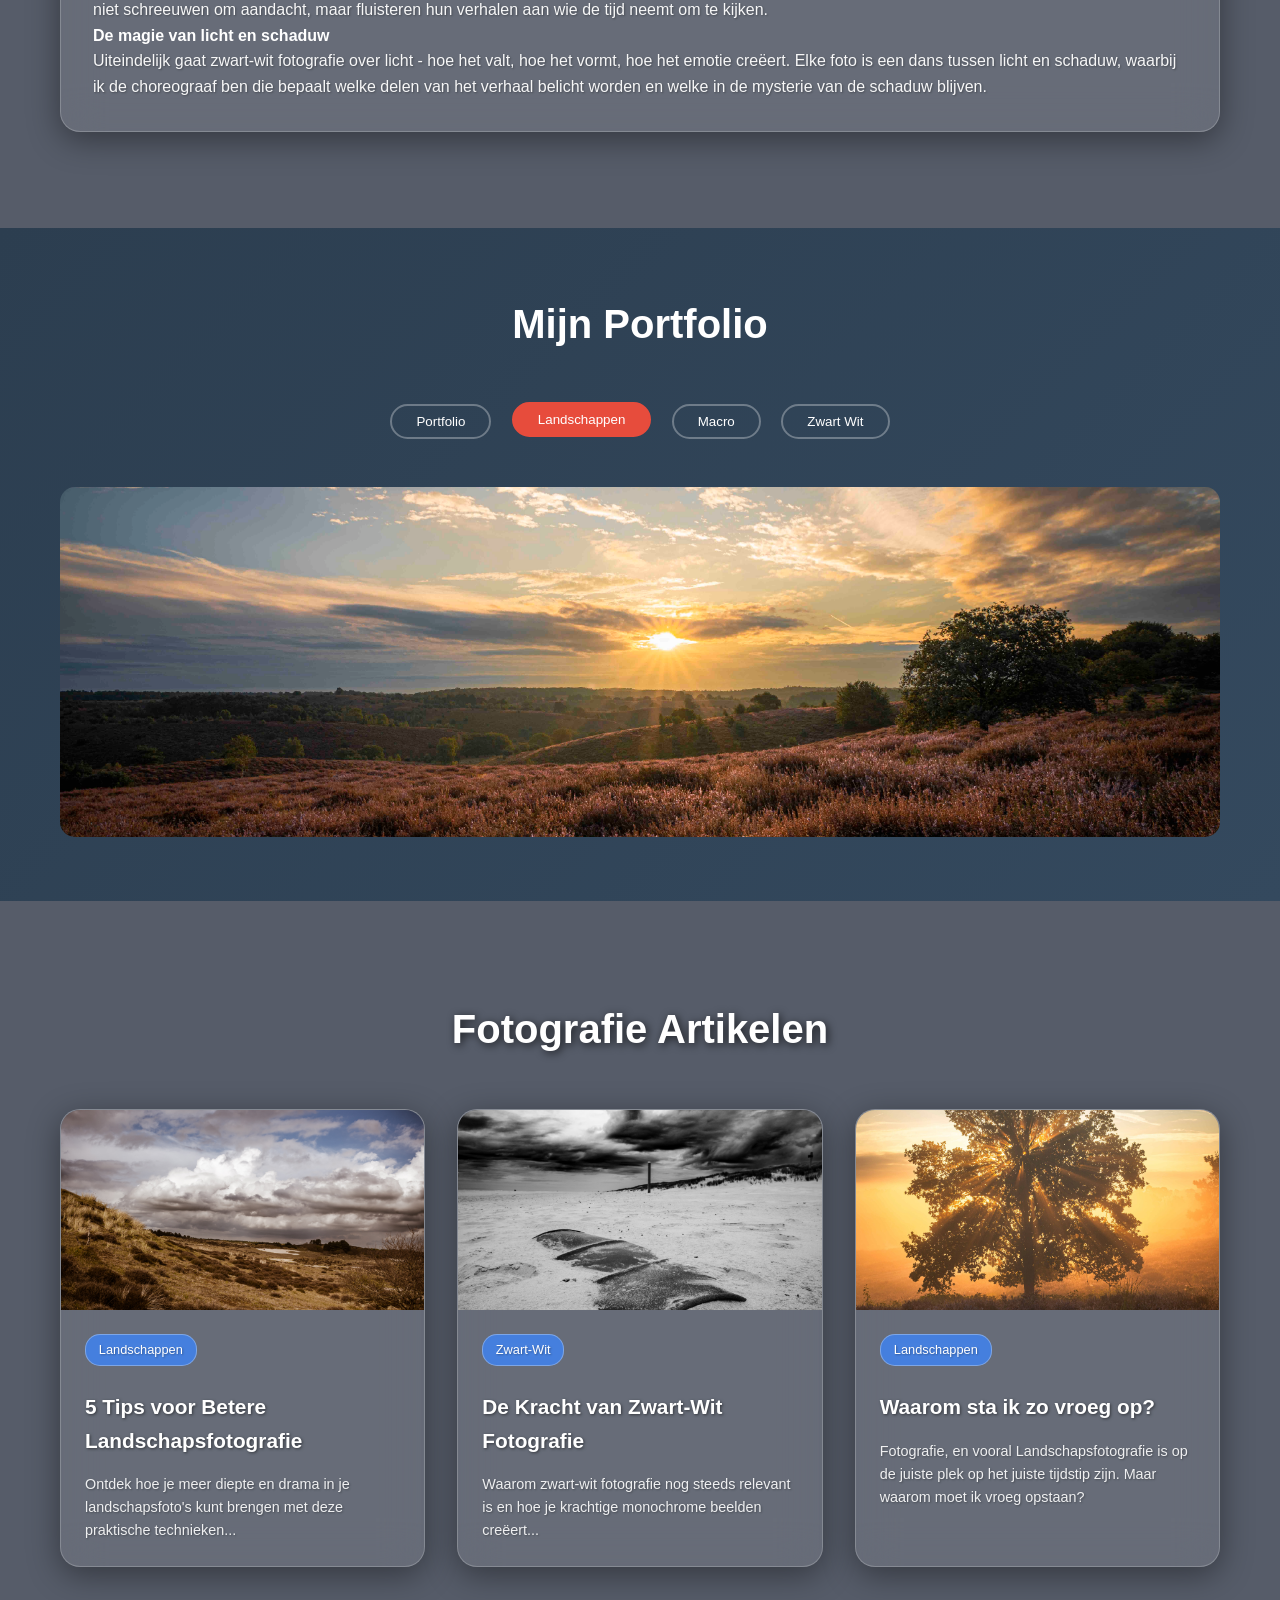
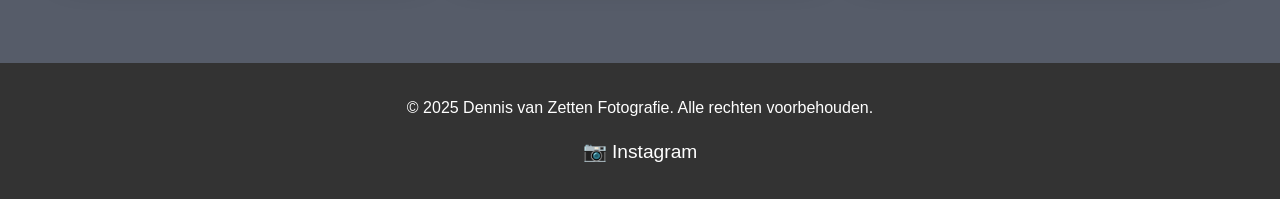
==== commit 98adf711: "correct bff article" ====
--- a/index.html
+++ b/index.html
@@ -29,19 +29,7 @@
     <link rel="stylesheet" href="styles.css" />
   </head>
   <body>
-    <header>
-      <nav class="container">
-        <a href="index.html" class="logo">Dennis van Zetten</a>
-        <ul class="nav-links">
-          <li><a href="index.html" class="active">Home</a></li>
-          <li><a href="#portfolio">Portfolio</a></li>
-          <li><a href="artikelen.html">Artikelen</a></li>
-          <li><a href="software.html">Software</a></li>
-          <li><a href="over-mij.html">Over Mij</a></li>
-          <li><a href="contact.html">Contact</a></li>
-        </ul>
-      </nav>
-    </header>
+    <div id="header-container"></div>
 
     <section class="hero">
       <div class="container">
@@ -292,7 +280,7 @@
       <div class="container">
         <h2 class="section-title">Fotografie Artikelen</h2>
         <div class="posts-grid">
-          <a href="artikelen/landschapsfotografie-tips.html" class="post-card-link">
+          <a href="artikelen/landschapsfotografie-tips.html" target="_blank" class="post-card-link">
             <article class="post-card">
               <div class="post-image">
                 <img
@@ -312,7 +300,7 @@
               </div>
             </article>
           </a>
-          <a href="artikelen/de-kracht-van-zwart-wit.html" class="post-card-link">
+          <a href="artikelen/de-kracht-van-zwart-wit.html" target="_blank" class="post-card-link">
             <article class="post-card">
               <div class="post-image">
                 <img
@@ -330,7 +318,7 @@
               </div>
             </article>
           </a>
-          <a href="artikelen/waarom-vroeg-opstaan.html" class="post-card-link">
+          <a href="artikelen/waarom-vroeg-opstaan.html" target="_blank" class="post-card-link">
           <article class="post-card">
             <div class="post-image">
               <img
@@ -676,5 +664,6 @@
         }
       });
     </script>
+    <script src="js/header.js"></script>
   </body>
 </html>
--- a/styles.css
+++ b/styles.css
@@ -490,10 +490,30 @@
   padding: 4rem 0;
 }
 
+/* 🚀 UPDATED POSTS GRID MET GELIJKE HOOGTES */
 .posts-grid {
   display: grid;
   grid-template-columns: repeat(auto-fit, minmax(350px, 1fr));
   gap: 2rem;
+  align-items: stretch; /* Zorgt dat alle items dezelfde hoogte krijgen */
+}
+
+/* 🚀 KLIKBARE POST CARDS MET GELIJKE HOOGTES */
+.post-card-link {
+  text-decoration: none;
+  color: inherit;
+  display: flex; /* Maak de link een flex container */
+  height: 100%; /* Vul de volledige hoogte */
+  transition: transform 0.3s ease;
+}
+
+.post-card-link:hover {
+  transform: translateY(-5px);
+  text-decoration: none !important;
+}
+
+.post-card-link:hover .post-card {
+  box-shadow: 0 10px 30px rgba(0, 0, 0, 0.2);
 }
 
 .post-card {
@@ -502,27 +522,14 @@
   overflow: hidden;
   box-shadow: 0 4px 20px rgba(0, 0, 0, 0.1);
   transition: transform 0.3s ease;
+  display: flex;
+  flex-direction: column;
+  height: 100%; /* Vul de volledige hoogte van de link */
+  width: 100%;
 }
 
 .post-card:hover {
   transform: translateY(-3px);
-}
-
-/* Klikbare post cards */
-.post-card-link {
-  text-decoration: none;
-  color: inherit;
-  display: block;
-  transition: transform 0.3s ease;
-}
-
-.post-card-link:hover {
-  transform: translateY(-5px);
-  text-decoration: none !important;
-}
-
-.post-card-link:hover .post-card {
-  box-shadow: 0 10px 30px rgba(0, 0, 0, 0.2);
 }
 
 /* Zorg dat tekst styling behouden blijft */
@@ -542,6 +549,7 @@
   height: 200px;
   position: relative;
   overflow: hidden;
+  flex-shrink: 0; /* Image houdt vaste hoogte */
 }
 
 .post-image img {
@@ -555,8 +563,12 @@
   transform: scale(1.1);
 }
 
+/* 🚀 UPDATED POST CONTENT VOOR GELIJKE HOOGTES */
 .post-content {
   padding: 1.5rem;
+  flex-grow: 1; /* Laat de content groeien om ruimte te vullen */
+  display: flex;
+  flex-direction: column;
 }
 
 .post-category {
@@ -567,16 +579,22 @@
   font-size: 0.8rem;
   display: inline-block;
   margin-bottom: 0.5rem;
+  flex-shrink: 0; /* Category neemt alleen benodigde ruimte */
+  align-self: flex-start; /* 🎯 NIEUWE REGEL: Voorkom uitrekking */
+  width: fit-content; /* 🎯 NIEUWE REGEL: Alleen benodigde breedte */
 }
 
 .post-title {
   margin-bottom: 0.5rem;
   color: #333;
+  flex-grow: 0; /* Titel krijgt alleen benodigde ruimte */
 }
 
 .post-excerpt {
   color: #666;
   font-size: 0.9rem;
+  flex-grow: 1; /* Excerpt vult resterende ruimte */
+  margin-bottom: 0;
 }
 
 /* ===== OVER MIJ PAGINA SPECIFIEK ===== */
@@ -678,7 +696,7 @@
   padding: 0.5rem 0;
   border-bottom: 1px solid #eee;
   display: flex;
-  justify-content: space-between;
+  sse-between;
   align-items: center;
 }
 
@@ -2021,6 +2039,12 @@
   .photo-background .feature-image {
     height: 120px;
   }
+
+  /* 🚀 MOBILE FIX VOOR GELIJKE HOOGTES POST CARDS */
+  .posts-grid {
+    grid-template-columns: 1fr;
+    gap: 1.5rem;
+  }
 }
 
 @media (max-width: 480px) {
@@ -2127,4 +2151,4 @@
 .feature-card:nth-child(6),
 .photo-background .feature-card:nth-child(6) {
   animation-delay: 0.6s;
-}
+}
